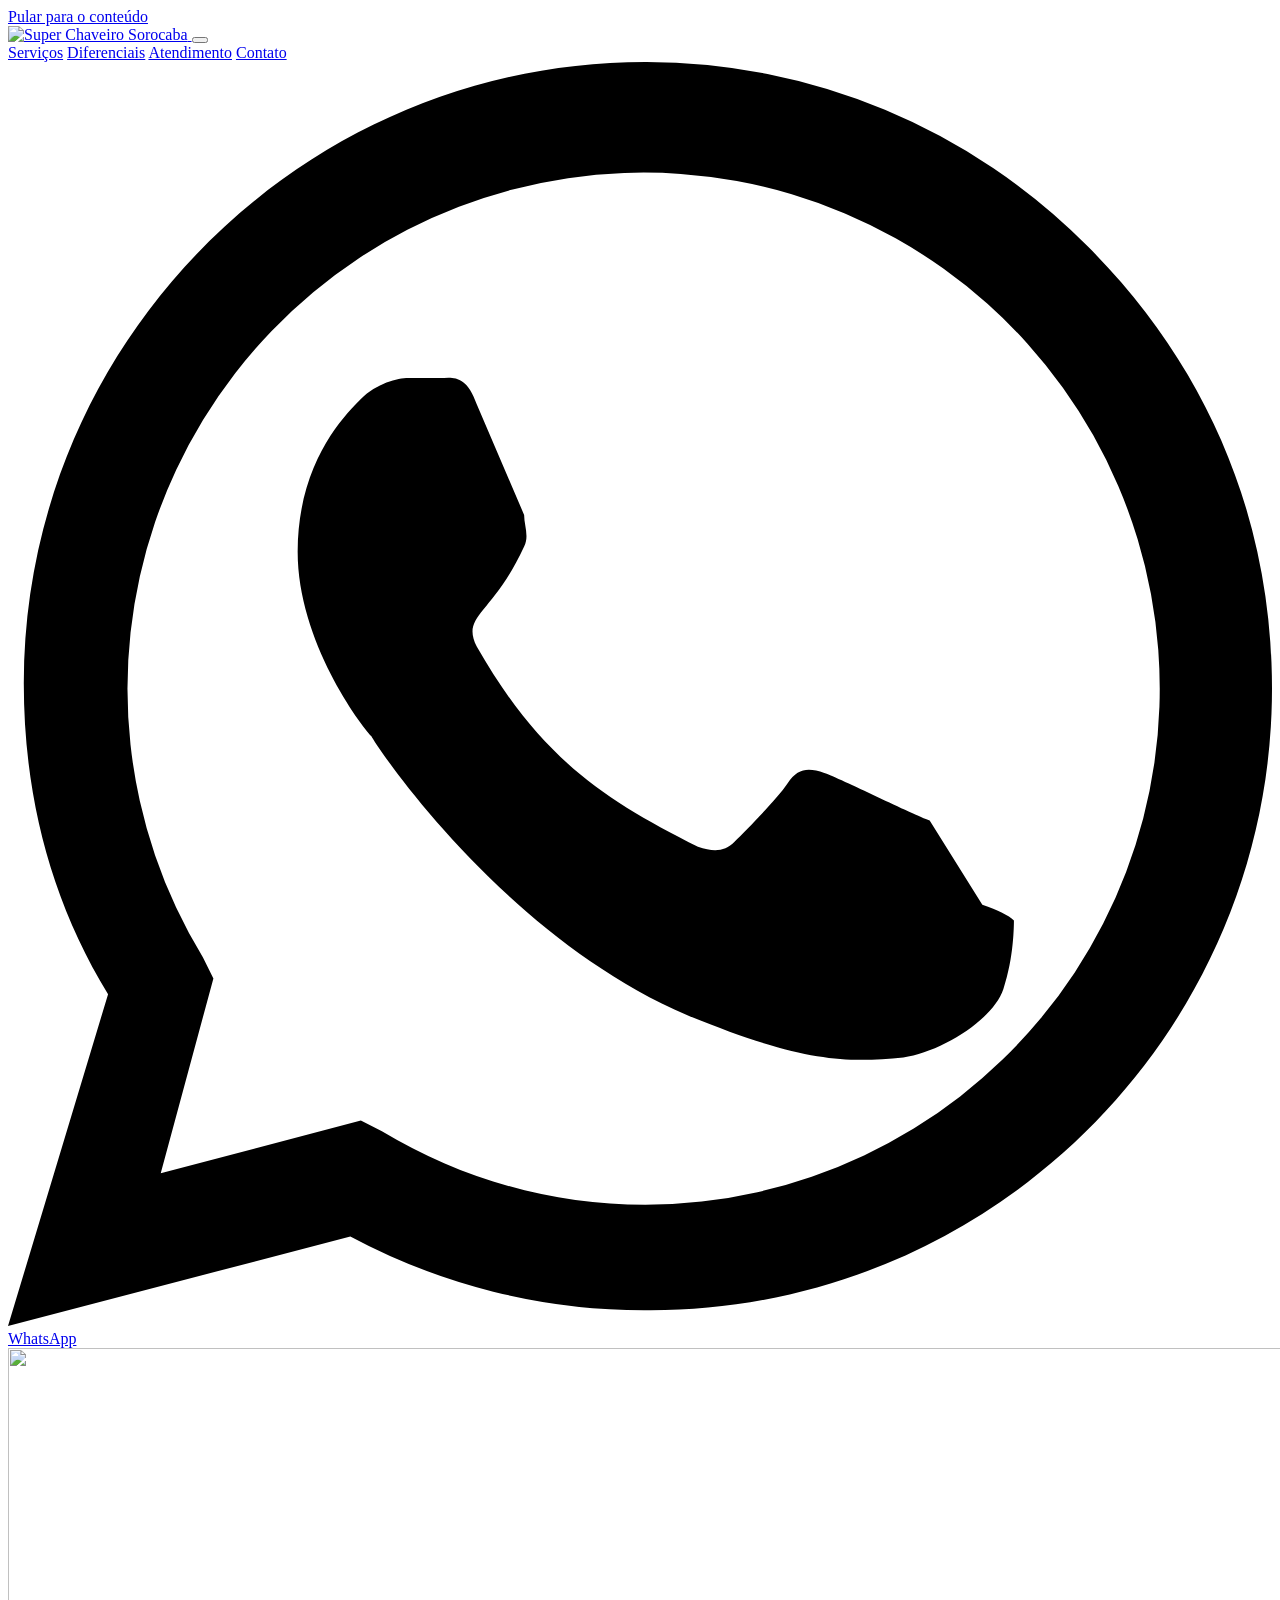
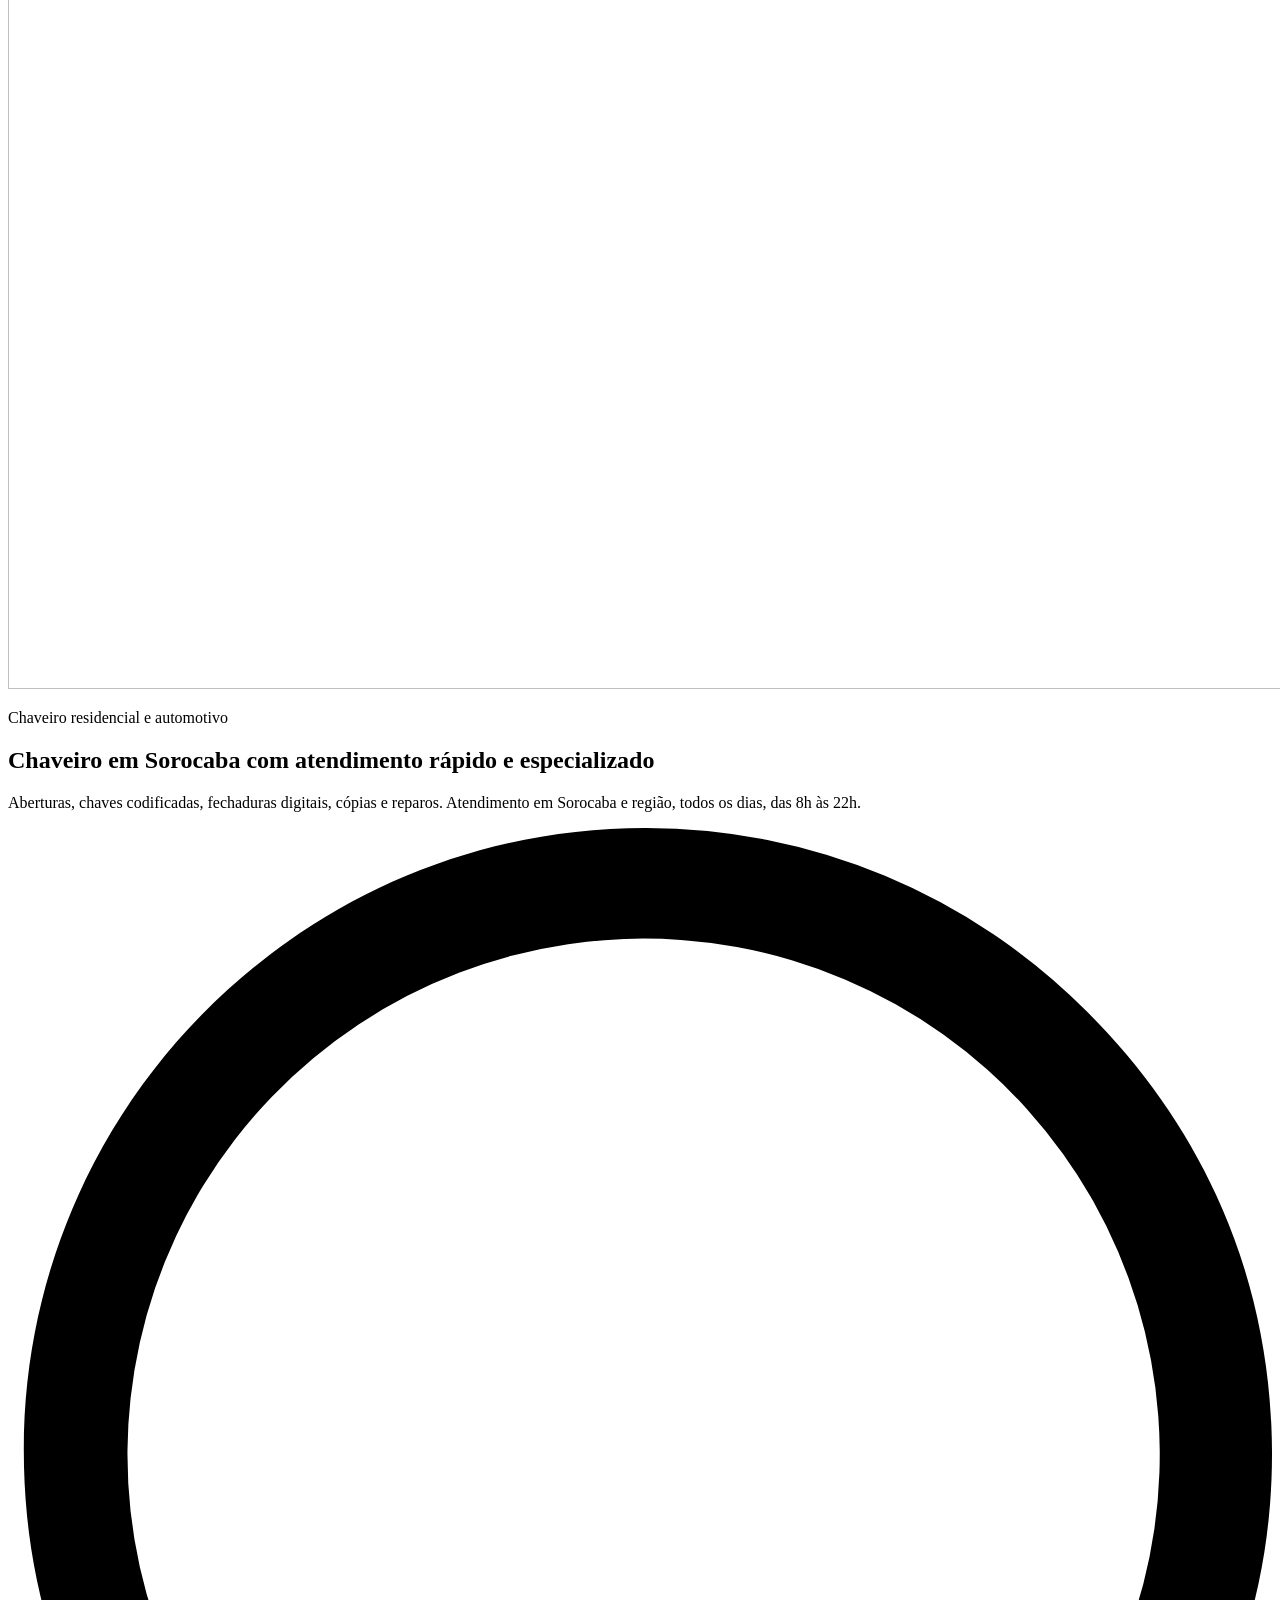
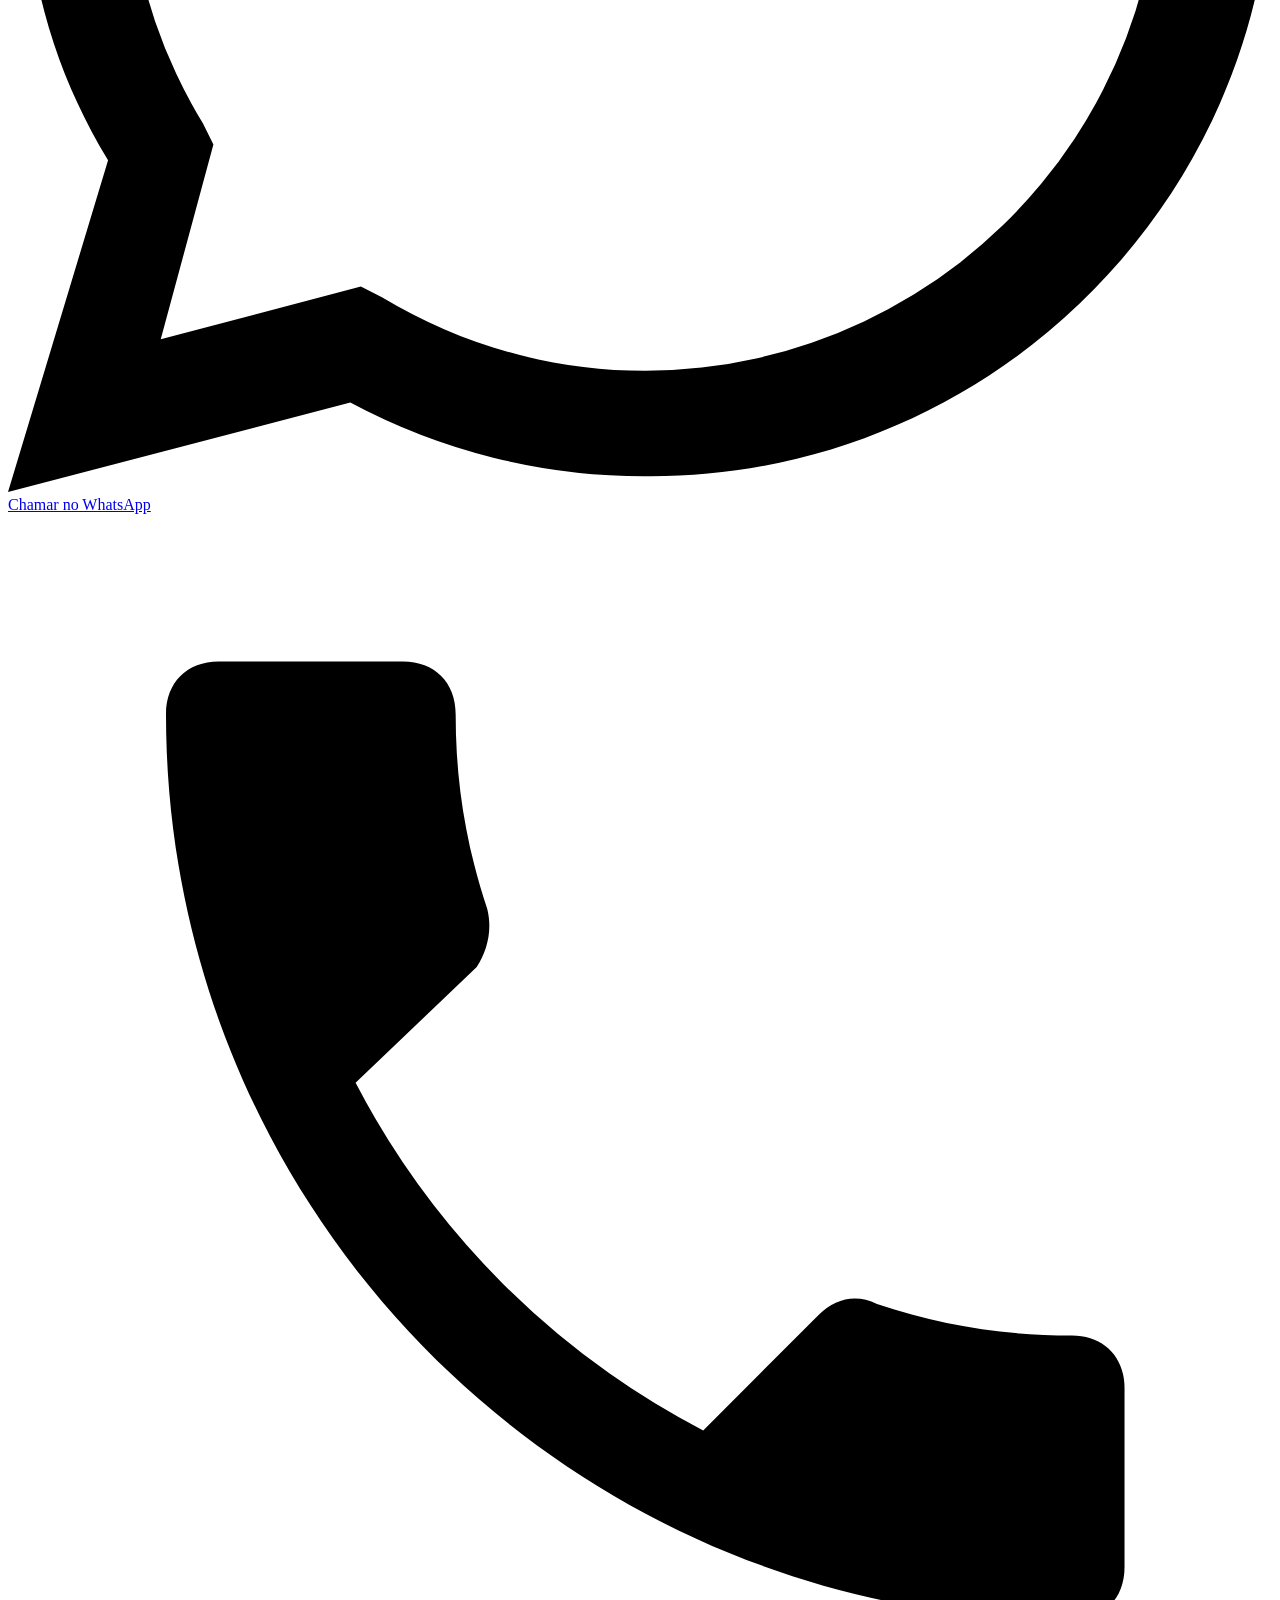
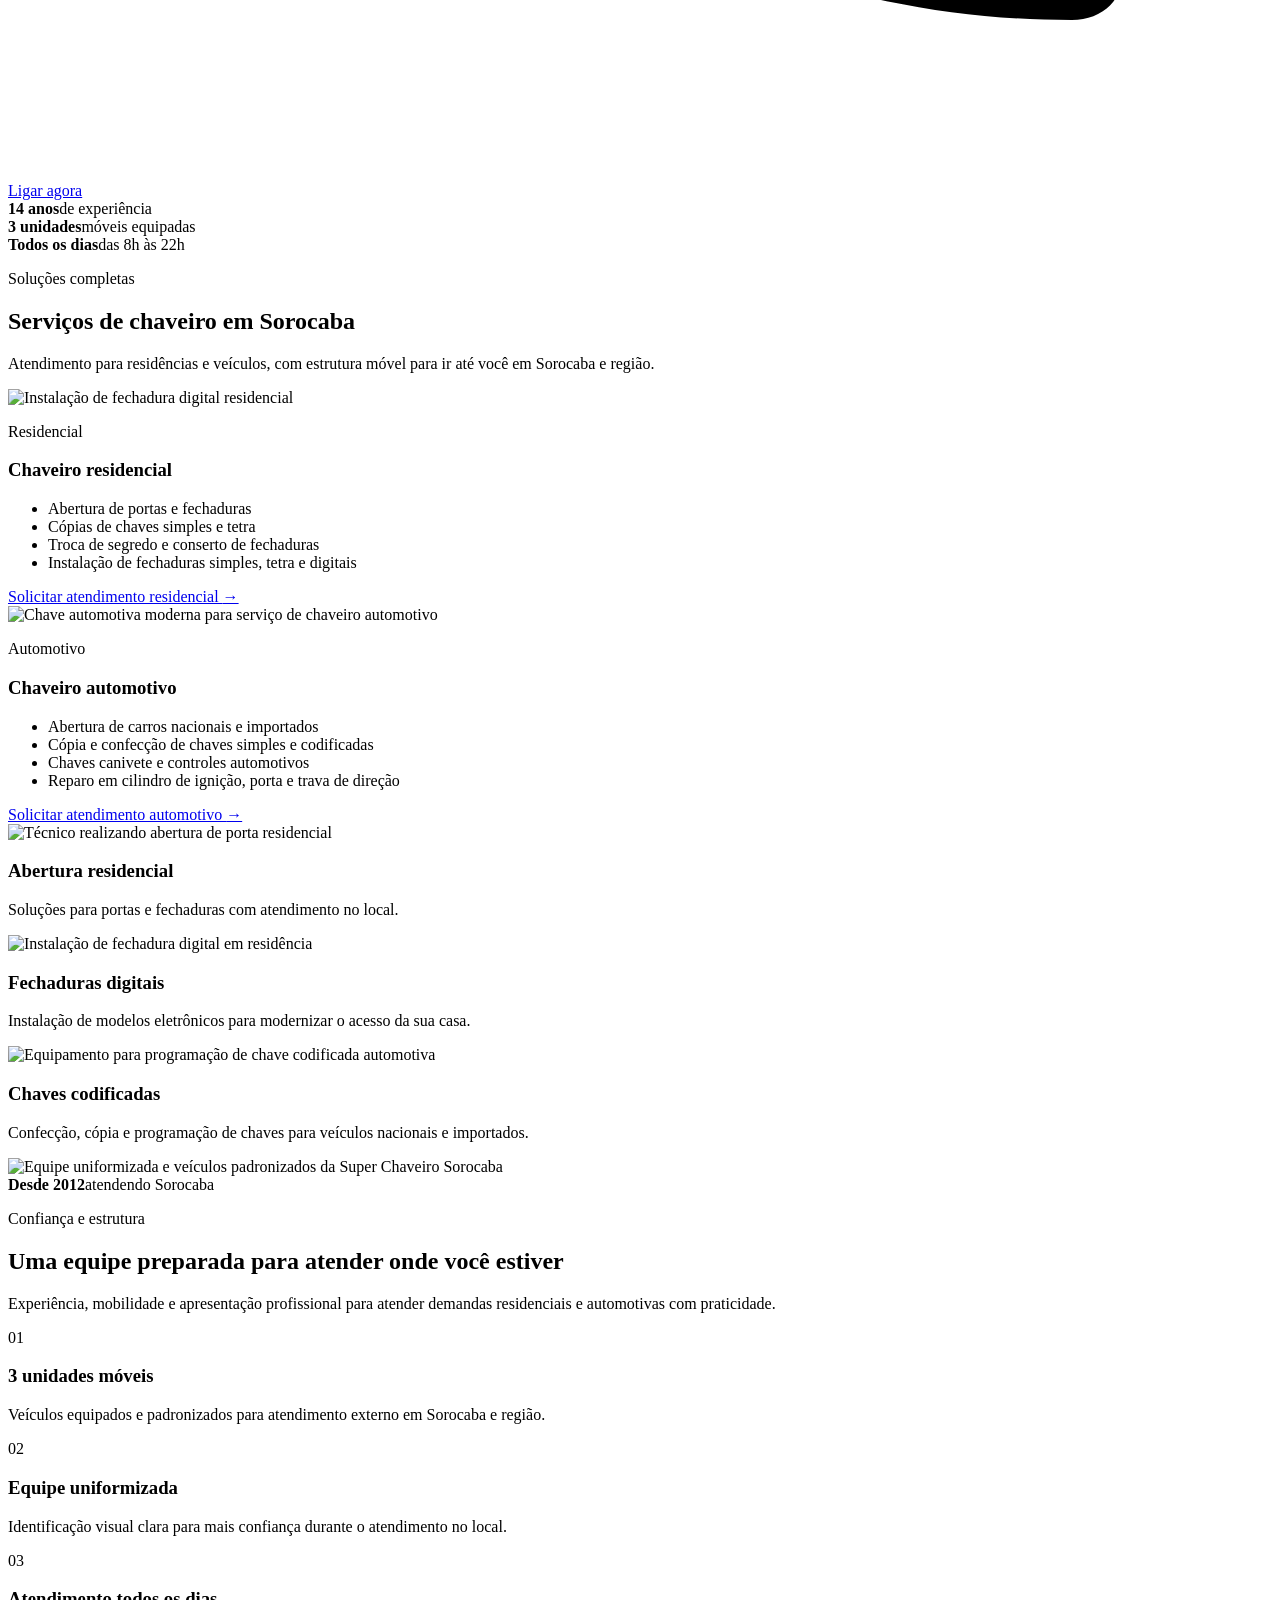
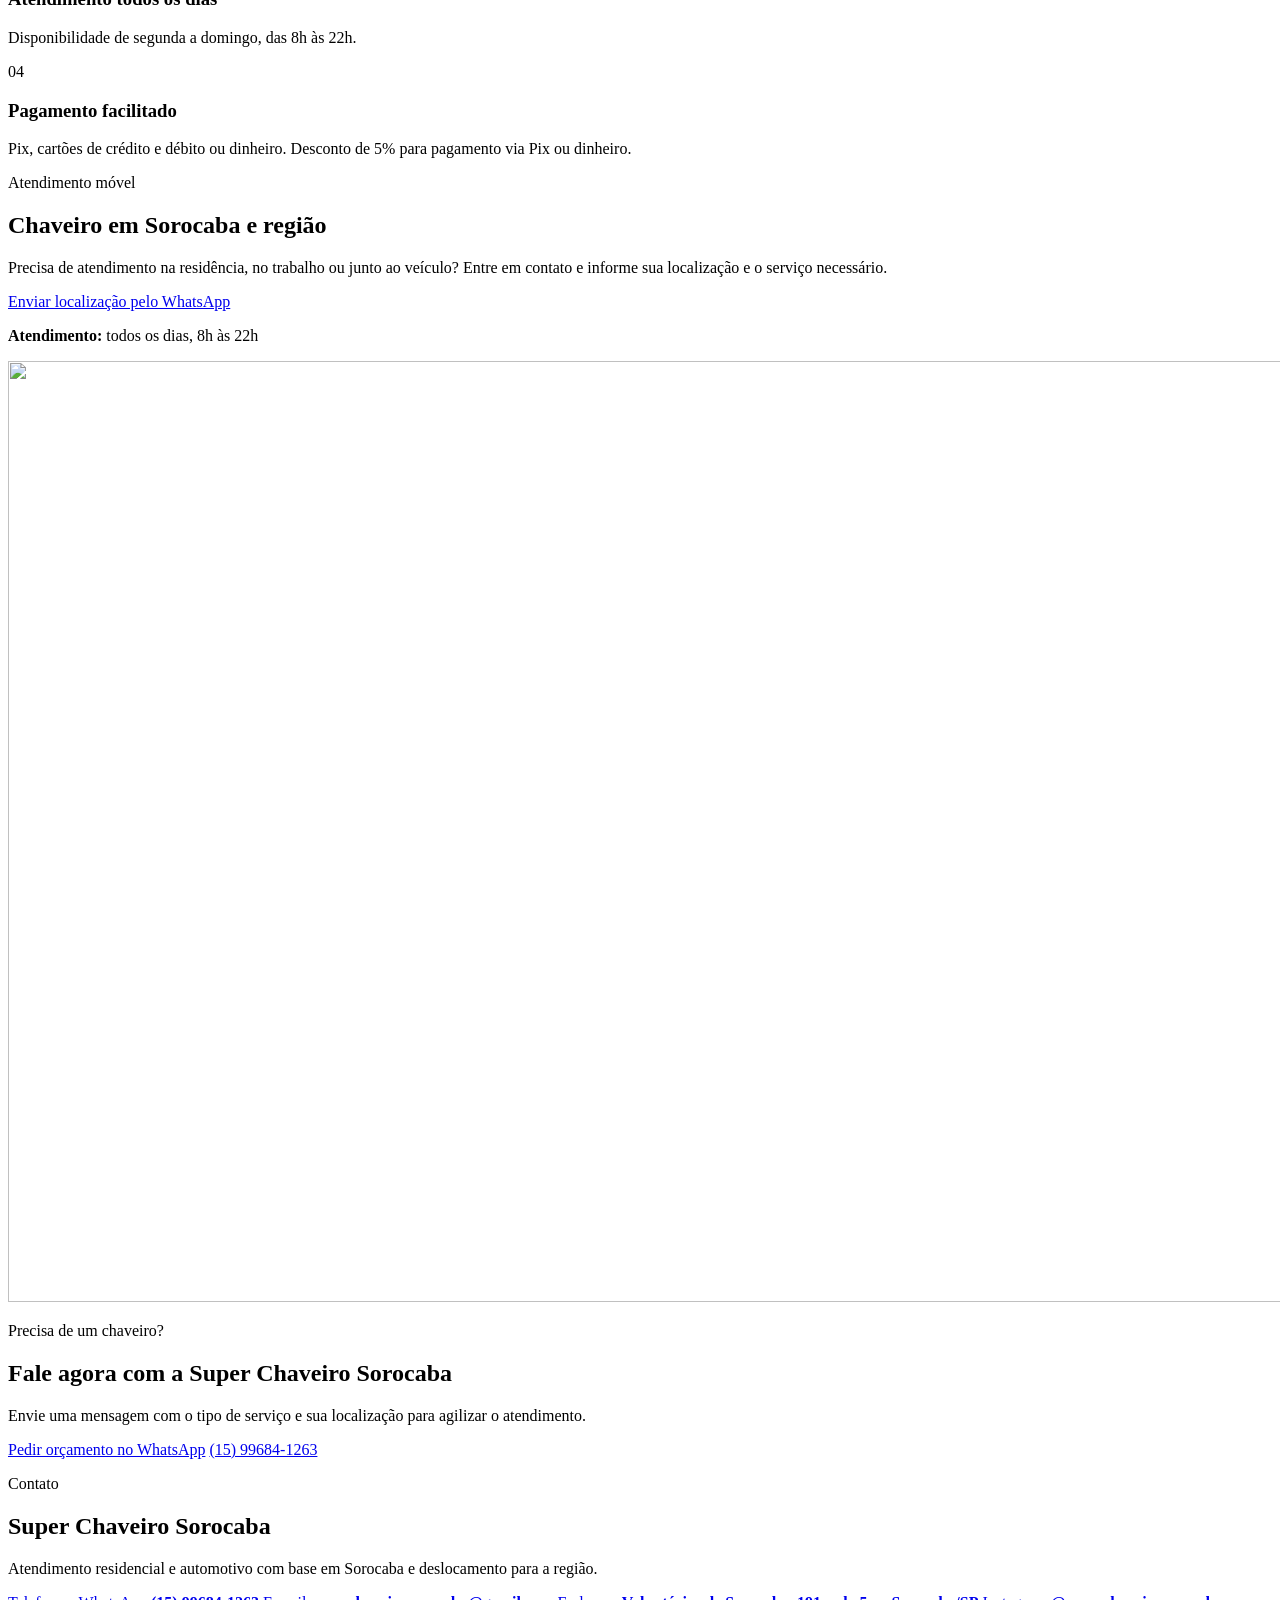
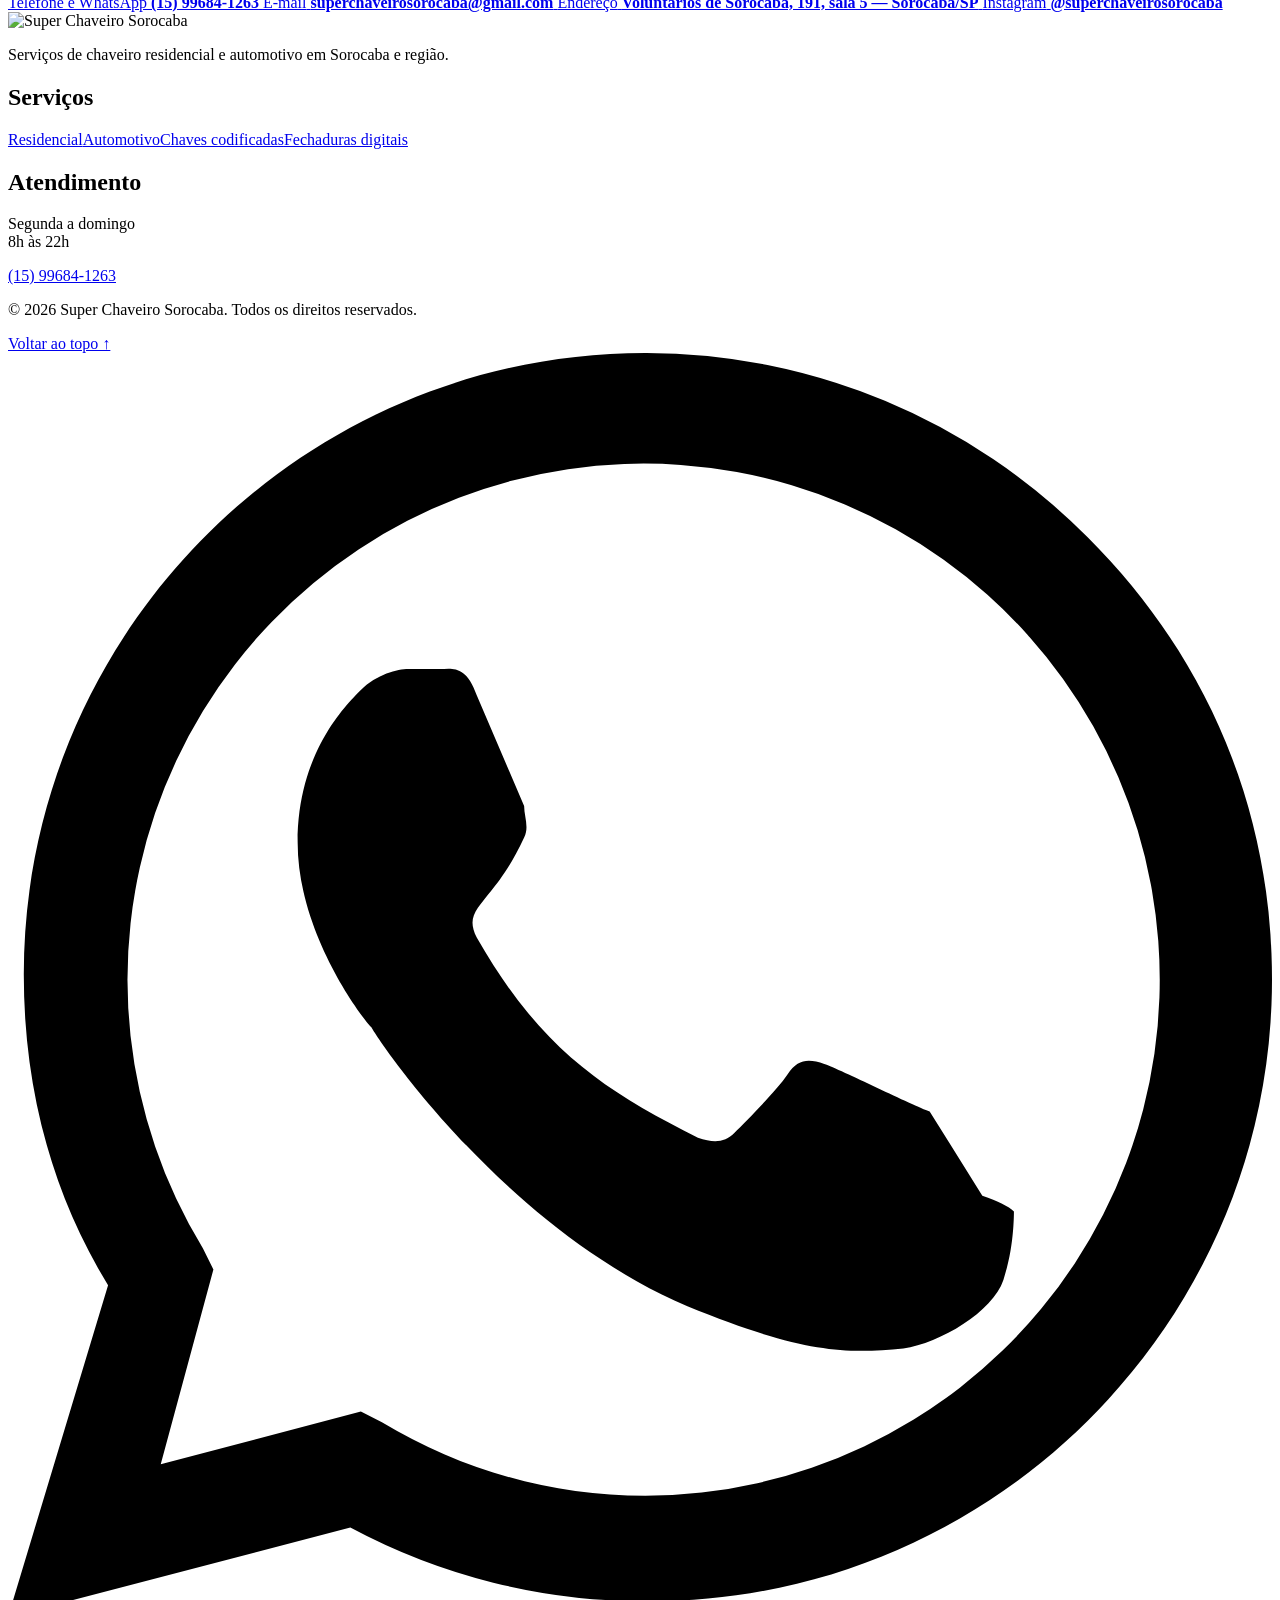
==== index.html @ 6330af11 "Update index.html" ====
<!doctype html>
<html lang="pt-BR">
<head>
  <meta charset="utf-8">
  <meta name="viewport" content="width=device-width, initial-scale=1">
  <title>Chaveiro em Sorocaba | Residencial e Automotivo | Super Chaveiro</title>
  <meta name="description" content="Chaveiro em Sorocaba para serviços residenciais e automotivos. Aberturas, chaves codificadas, fechaduras digitais e reparos. Atendimento das 8h às 22h.">
  <meta name="robots" content="index,follow,max-image-preview:large">
  <meta name="theme-color" content="#0099ff">
  <meta name="format-detection" content="telephone=no">

  <meta property="og:type" content="website">
  <meta property="og:locale" content="pt_BR">
  <meta property="og:site_name" content="Super Chaveiro Sorocaba">
  <meta property="og:title" content="Chaveiro em Sorocaba | Super Chaveiro Sorocaba">
  <meta property="og:description" content="Serviços de chaveiro residencial e automotivo em Sorocaba e região. Atendimento todos os dias, das 8h às 22h.">
  <meta property="og:image" content="assets/images/hero-smart-key.webp">
  <meta property="og:image:width" content="1672">
  <meta property="og:image:height" content="941">
  <meta property="og:image:alt" content="Programação de chave automotiva na Super Chaveiro Sorocaba">

  <link rel="icon" type="image/x-icon" href="favicon/favicon.ico">
  <link rel="icon" type="image/png" sizes="16x16" href="favicon/favicon-16x16.png">
  <link rel="icon" type="image/png" sizes="32x32" href="favicon/favicon-32x32.png">
  <link rel="icon" type="image/png" sizes="48x48" href="favicon/favicon-48x48.png">
  <link rel="apple-touch-icon" sizes="180x180" href="favicon/apple-touch-icon.png">
  <link rel="manifest" href="favicon/site.webmanifest">

  <link rel="preload" as="image" href="assets/images/hero-smart-key.webp" fetchpriority="high">
  <link rel="stylesheet" href="assets/styles.css">

  <!-- Ao definir o domínio final, adicionar canonical e og:url absolutos. -->
  <script type="application/ld+json">
  {
    "@context": "https://schema.org",
    "@type": "Locksmith",
    "name": "Super Chaveiro Sorocaba",
    "description": "Serviços de chaveiro residencial e automotivo em Sorocaba e região.",
    "image": "assets/branding/logo-super-chaveiro.webp",
    "logo": "assets/branding/logo-super-chaveiro.webp",
    "telephone": "+55 15 99684-1263",
    "email": "superchaveirosorocaba@gmail.com",
    "foundingDate": "2012",
    "currenciesAccepted": "BRL",
    "paymentAccepted": "Pix, cartão de crédito, cartão de débito e dinheiro",
    "address": {
      "@type": "PostalAddress",
      "streetAddress": "Voluntários de Sorocaba, 191, sala 5",
      "addressLocality": "Sorocaba",
      "addressRegion": "SP",
      "addressCountry": "BR"
    },
    "areaServed": {
      "@type": "City",
      "name": "Sorocaba"
    },
    "openingHoursSpecification": [
      {
        "@type": "OpeningHoursSpecification",
        "dayOfWeek": ["Monday", "Tuesday", "Wednesday", "Thursday", "Friday", "Saturday", "Sunday"],
        "opens": "08:00",
        "closes": "22:00"
      }
    ],
    "sameAs": [
      "https://www.instagram.com/superchaveirosorocaba/"
    ],
    "hasOfferCatalog": {
      "@type": "OfferCatalog",
      "name": "Serviços de chaveiro",
      "itemListElement": [
        {
          "@type": "OfferCatalog",
          "name": "Chaveiro residencial",
          "itemListElement": [
            {"@type":"Offer","itemOffered":{"@type":"Service","name":"Abertura residencial"}},
            {"@type":"Offer","itemOffered":{"@type":"Service","name":"Cópia de chaves simples e tetra"}},
            {"@type":"Offer","itemOffered":{"@type":"Service","name":"Troca de segredo e reparo de fechaduras"}},
            {"@type":"Offer","itemOffered":{"@type":"Service","name":"Instalação de fechaduras simples, tetra e digitais"}}
          ]
        },
        {
          "@type": "OfferCatalog",
          "name": "Chaveiro automotivo",
          "itemListElement": [
            {"@type":"Offer","itemOffered":{"@type":"Service","name":"Abertura de veículos nacionais e importados"}},
            {"@type":"Offer","itemOffered":{"@type":"Service","name":"Confecção e cópia de chaves simples, codificadas e canivete"}},
            {"@type":"Offer","itemOffered":{"@type":"Service","name":"Reparo de cilindro de ignição e porta"}},
            {"@type":"Offer","itemOffered":{"@type":"Service","name":"Reparo de trava de direção"}}
          ]
        }
      ]
    }
  }
  </script>
</head>
<body>
  <a class="skip-link" href="#conteudo">Pular para o conteúdo</a>

  <header class="site-header" id="topo">
    <div class="container header-inner">
      <a class="brand" href="#topo" aria-label="Super Chaveiro Sorocaba - início">
        <img src="assets/branding/logo-super-chaveiro.webp" width="720" height="240" alt="Super Chaveiro Sorocaba">
      </a>

      <button class="menu-toggle" type="button" aria-expanded="false" aria-controls="menu-principal" aria-label="Abrir menu">
        <span></span><span></span><span></span>
      </button>

      <nav class="main-nav" id="menu-principal" aria-label="Navegação principal">
        <a href="#servicos">Serviços</a>
        <a href="#diferenciais">Diferenciais</a>
        <a href="#atendimento">Atendimento</a>
        <a href="#contato">Contato</a>
      </nav>

      <a class="header-cta" href="https://wa.me/5515996841263?text=Ol%C3%A1%2C%20vim%20pelo%20site%20da%20Super%20Chaveiro%20Sorocaba%20e%20preciso%20de%20atendimento." target="_blank" rel="noopener" aria-label="Falar com a Super Chaveiro Sorocaba pelo WhatsApp">
        <svg aria-hidden="true" viewBox="0 0 24 24"><path d="M20.5 3.5A11.8 11.8 0 0 0 12.1 0C5.6 0 .3 5.3.3 11.8c0 2.1.5 4.1 1.6 5.9L0 24l6.5-1.7a11.8 11.8 0 0 0 5.6 1.4h.1C18.7 23.7 24 18.4 24 11.9c0-3.2-1.2-6.1-3.5-8.4Zm-8.4 18.2c-1.8 0-3.5-.5-5-1.4l-.4-.2-3.8 1 1-3.7-.2-.4a9.8 9.8 0 1 1 8.4 4.7Zm5.4-7.3c-.3-.1-1.7-.8-2-.9-.3-.1-.5-.1-.7.2-.2.3-.8.9-1 1.1-.2.2-.4.2-.7.1-1.8-.9-3-1.7-4.2-3.8-.3-.6.3-.6.9-1.9.1-.2 0-.4 0-.6l-.9-2.1c-.2-.6-.5-.5-.7-.5h-.6c-.2 0-.6.1-.9.4-.3.3-1.2 1.2-1.2 2.9s1.2 3.3 1.4 3.5c.1.2 2.5 3.8 6 5.3 2.2.9 3 .9 4.1.8.7-.1 1.7-.7 1.9-1.3.2-.6.2-1.2.2-1.3-.1-.1-.3-.2-.6-.3Z"/></svg>
        WhatsApp
      </a>
    </div>
  </header>

  <main id="conteudo">
    <section class="hero" aria-labelledby="hero-title">
      <div class="hero-media" aria-hidden="true">
        <img src="assets/images/hero-smart-key.webp" width="1672" height="941" alt="" fetchpriority="high" decoding="async">
      </div>
      <div class="hero-overlay"></div>
      <div class="container hero-content">
        <p class="eyebrow">Chaveiro residencial e automotivo</p>
        <h1 id="hero-title">Chaveiro em Sorocaba com atendimento rápido e especializado</h1>
        <p class="hero-lead">Aberturas, chaves codificadas, fechaduras digitais, cópias e reparos. Atendimento em Sorocaba e região, todos os dias, das 8h às 22h.</p>
        <div class="hero-actions">
          <a class="button button-primary" href="https://wa.me/5515996841263?text=Ol%C3%A1%2C%20vim%20pelo%20site%20da%20Super%20Chaveiro%20Sorocaba%20e%20preciso%20de%20atendimento." target="_blank" rel="noopener">
            <svg aria-hidden="true" viewBox="0 0 24 24"><path d="M20.5 3.5A11.8 11.8 0 0 0 12.1 0C5.6 0 .3 5.3.3 11.8c0 2.1.5 4.1 1.6 5.9L0 24l6.5-1.7a11.8 11.8 0 0 0 5.6 1.4h.1C18.7 23.7 24 18.4 24 11.9c0-3.2-1.2-6.1-3.5-8.4Zm-8.4 18.2c-1.8 0-3.5-.5-5-1.4l-.4-.2-3.8 1 1-3.7-.2-.4a9.8 9.8 0 1 1 8.4 4.7Z"/></svg>
            Chamar no WhatsApp
          </a>
          <a class="button button-secondary" href="tel:+5515996841263">
            <svg aria-hidden="true" viewBox="0 0 24 24"><path d="M6.6 10.8a15.5 15.5 0 0 0 6.6 6.6l2.2-2.2c.3-.3.7-.4 1.1-.2 1.2.4 2.4.6 3.7.6.6 0 1 .4 1 1V20c0 .6-.4 1-1 1C10.7 21 3 13.3 3 3.8c0-.6.4-1 1-1h3.5c.6 0 1 .4 1 1 0 1.3.2 2.5.6 3.7.1.4 0 .8-.2 1.1l-2.3 2.2Z"/></svg>
            Ligar agora
          </a>
        </div>
        <div class="trust-strip" aria-label="Diferenciais principais">
          <div><strong>14 anos</strong><span>de experiência</span></div>
          <div><strong>3 unidades</strong><span>móveis equipadas</span></div>
          <div><strong>Todos os dias</strong><span>das 8h às 22h</span></div>
        </div>
      </div>
    </section>

    <section class="section services" id="servicos" aria-labelledby="servicos-title">
      <div class="container">
        <div class="section-heading">
          <p class="eyebrow">Soluções completas</p>
          <h2 id="servicos-title">Serviços de chaveiro em Sorocaba</h2>
          <p>Atendimento para residências e veículos, com estrutura móvel para ir até você em Sorocaba e região.</p>
        </div>

        <div class="service-feature-grid">
          <article class="service-feature">
            <img src="assets/images/servico-residencial.webp" width="1448" height="1086" loading="lazy" decoding="async" alt="Instalação de fechadura digital residencial">
            <div class="service-feature-body">
              <p class="card-kicker">Residencial</p>
              <h3>Chaveiro residencial</h3>
              <ul class="check-list">
                <li>Abertura de portas e fechaduras</li>
                <li>Cópias de chaves simples e tetra</li>
                <li>Troca de segredo e conserto de fechaduras</li>
                <li>Instalação de fechaduras simples, tetra e digitais</li>
              </ul>
              <a class="text-link" href="https://wa.me/5515996841263?text=Ol%C3%A1%2C%20preciso%20de%20um%20servi%C3%A7o%20de%20chaveiro%20residencial." target="_blank" rel="noopener">Solicitar atendimento residencial <span aria-hidden="true">→</span></a>
            </div>
          </article>

          <article class="service-feature">
            <img src="assets/images/servico-automotivo.webp" width="1448" height="1086" loading="lazy" decoding="async" alt="Chave automotiva moderna para serviço de chaveiro automotivo">
            <div class="service-feature-body">
              <p class="card-kicker">Automotivo</p>
              <h3>Chaveiro automotivo</h3>
              <ul class="check-list">
                <li>Abertura de carros nacionais e importados</li>
                <li>Cópia e confecção de chaves simples e codificadas</li>
                <li>Chaves canivete e controles automotivos</li>
                <li>Reparo em cilindro de ignição, porta e trava de direção</li>
              </ul>
              <a class="text-link" href="https://wa.me/5515996841263?text=Ol%C3%A1%2C%20preciso%20de%20um%20servi%C3%A7o%20de%20chaveiro%20automotivo." target="_blank" rel="noopener">Solicitar atendimento automotivo <span aria-hidden="true">→</span></a>
            </div>
          </article>
        </div>

        <div class="service-cards" aria-label="Serviços em destaque">
          <article class="mini-card">
            <img src="assets/images/abertura-residencial.webp" width="1672" height="941" loading="lazy" decoding="async" alt="Técnico realizando abertura de porta residencial">
            <div><h3>Abertura residencial</h3><p>Soluções para portas e fechaduras com atendimento no local.</p></div>
          </article>
          <article class="mini-card">
            <img src="assets/images/fechadura-digital.webp" width="1672" height="941" loading="lazy" decoding="async" alt="Instalação de fechadura digital em residência">
            <div><h3>Fechaduras digitais</h3><p>Instalação de modelos eletrônicos para modernizar o acesso da sua casa.</p></div>
          </article>
          <article class="mini-card">
            <img src="assets/images/chave-codificada.webp" width="1672" height="941" loading="lazy" decoding="async" alt="Equipamento para programação de chave codificada automotiva">
            <div><h3>Chaves codificadas</h3><p>Confecção, cópia e programação de chaves para veículos nacionais e importados.</p></div>
          </article>
        </div>
      </div>
    </section>

    <section class="section why" id="diferenciais" aria-labelledby="diferenciais-title">
      <div class="container split-layout">
        <div class="split-media">
          <img src="assets/images/equipe-frota.webp" width="1672" height="941" loading="lazy" decoding="async" alt="Equipe uniformizada e veículos padronizados da Super Chaveiro Sorocaba">
          <div class="experience-badge"><strong>Desde 2012</strong><span>atendendo Sorocaba</span></div>
        </div>
        <div class="split-copy">
          <p class="eyebrow">Confiança e estrutura</p>
          <h2 id="diferenciais-title">Uma equipe preparada para atender onde você estiver</h2>
          <p>Experiência, mobilidade e apresentação profissional para atender demandas residenciais e automotivas com praticidade.</p>
          <div class="benefit-list">
            <div class="benefit"><span class="benefit-icon">01</span><div><h3>3 unidades móveis</h3><p>Veículos equipados e padronizados para atendimento externo em Sorocaba e região.</p></div></div>
            <div class="benefit"><span class="benefit-icon">02</span><div><h3>Equipe uniformizada</h3><p>Identificação visual clara para mais confiança durante o atendimento no local.</p></div></div>
            <div class="benefit"><span class="benefit-icon">03</span><div><h3>Atendimento todos os dias</h3><p>Disponibilidade de segunda a domingo, das 8h às 22h.</p></div></div>
            <div class="benefit"><span class="benefit-icon">04</span><div><h3>Pagamento facilitado</h3><p>Pix, cartões de crédito e débito ou dinheiro. Desconto de 5% para pagamento via Pix ou dinheiro.</p></div></div>
          </div>
        </div>
      </div>
    </section>

    <section class="section coverage" id="atendimento" aria-labelledby="atendimento-title">
      <div class="container">
        <div class="coverage-box">
          <div>
            <p class="eyebrow">Atendimento móvel</p>
            <h2 id="atendimento-title">Chaveiro em Sorocaba e região</h2>
            <p>Precisa de atendimento na residência, no trabalho ou junto ao veículo? Entre em contato e informe sua localização e o serviço necessário.</p>
          </div>
          <div class="coverage-actions">
            <a class="button button-primary" href="https://wa.me/5515996841263?text=Ol%C3%A1%2C%20preciso%20de%20atendimento%20em%20Sorocaba.%20Minha%20localiza%C3%A7%C3%A3o%20%C3%A9%3A%20" target="_blank" rel="noopener">Enviar localização pelo WhatsApp</a>
            <p><strong>Atendimento:</strong> todos os dias, 8h às 22h</p>
          </div>
        </div>
      </div>
    </section>

    <section class="cta-section" aria-label="Solicite atendimento">
      <img class="cta-bg" src="assets/images/cta.webp" width="1672" height="941" loading="lazy" decoding="async" alt="">
      <div class="cta-overlay"></div>
      <div class="container cta-content">
        <p class="eyebrow">Precisa de um chaveiro?</p>
        <h2>Fale agora com a Super Chaveiro Sorocaba</h2>
        <p>Envie uma mensagem com o tipo de serviço e sua localização para agilizar o atendimento.</p>
        <div class="hero-actions">
          <a class="button button-primary" href="https://wa.me/5515996841263?text=Ol%C3%A1%2C%20vim%20pelo%20site%20e%20gostaria%20de%20solicitar%20um%20or%C3%A7amento." target="_blank" rel="noopener">Pedir orçamento no WhatsApp</a>
          <a class="button button-secondary" href="tel:+5515996841263">(15) 99684-1263</a>
        </div>
      </div>
    </section>

    <section class="section contact" id="contato" aria-labelledby="contato-title">
      <div class="container contact-grid">
        <div>
          <p class="eyebrow">Contato</p>
          <h2 id="contato-title">Super Chaveiro Sorocaba</h2>
          <p class="contact-intro">Atendimento residencial e automotivo com base em Sorocaba e deslocamento para a região.</p>
        </div>
        <div class="contact-cards">
          <a class="contact-card" href="tel:+5515996841263">
            <span>Telefone e WhatsApp</span>
            <strong>(15) 99684-1263</strong>
          </a>
          <a class="contact-card" href="mailto:superchaveirosorocaba@gmail.com">
            <span>E-mail</span>
            <strong>superchaveirosorocaba@gmail.com</strong>
          </a>
          <a class="contact-card" href="https://www.google.com/maps/search/?api=1&query=Volunt%C3%A1rios%20de%20Sorocaba%2C%20191%2C%20sala%205%2C%20Sorocaba%2C%20SP" target="_blank" rel="noopener">
            <span>Endereço</span>
            <strong>Voluntários de Sorocaba, 191, sala 5 — Sorocaba/SP</strong>
          </a>
          <a class="contact-card" href="https://www.instagram.com/superchaveirosorocaba/" target="_blank" rel="noopener">
            <span>Instagram</span>
            <strong>@superchaveirosorocaba</strong>
          </a>
        </div>
      </div>
    </section>
  </main>

  <footer class="site-footer">
    <div class="container footer-grid">
      <div class="footer-brand">
        <img src="assets/branding/logo-super-chaveiro-branco.webp" width="720" height="240" loading="lazy" decoding="async" alt="Super Chaveiro Sorocaba">
        <p>Serviços de chaveiro residencial e automotivo em Sorocaba e região.</p>
      </div>
      <div><h2>Serviços</h2><a href="#servicos">Residencial</a><a href="#servicos">Automotivo</a><a href="#servicos">Chaves codificadas</a><a href="#servicos">Fechaduras digitais</a></div>
      <div><h2>Atendimento</h2><p>Segunda a domingo<br>8h às 22h</p><a href="tel:+5515996841263">(15) 99684-1263</a></div>
    </div>
    <div class="container footer-bottom">
      <p>© <span id="ano-atual">2026</span> Super Chaveiro Sorocaba. Todos os direitos reservados.</p>
      <a href="#topo">Voltar ao topo ↑</a>
    </div>
  </footer>

  <a class="floating-whatsapp" href="https://wa.me/5515996841263?text=Ol%C3%A1%2C%20vim%20pelo%20site%20da%20Super%20Chaveiro%20Sorocaba." target="_blank" rel="noopener" aria-label="Abrir conversa no WhatsApp">
    <svg aria-hidden="true" viewBox="0 0 24 24"><path d="M20.5 3.5A11.8 11.8 0 0 0 12.1 0C5.6 0 .3 5.3.3 11.8c0 2.1.5 4.1 1.6 5.9L0 24l6.5-1.7a11.8 11.8 0 0 0 5.6 1.4h.1C18.7 23.7 24 18.4 24 11.9c0-3.2-1.2-6.1-3.5-8.4Zm-8.4 18.2c-1.8 0-3.5-.5-5-1.4l-.4-.2-3.8 1 1-3.7-.2-.4a9.8 9.8 0 1 1 8.4 4.7Zm5.4-7.3c-.3-.1-1.7-.8-2-.9-.3-.1-.5-.1-.7.2-.2.3-.8.9-1 1.1-.2.2-.4.2-.7.1-1.8-.9-3-1.7-4.2-3.8-.3-.6.3-.6.9-1.9.1-.2 0-.4 0-.6l-.9-2.1c-.2-.6-.5-.5-.7-.5h-.6c-.2 0-.6.1-.9.4-.3.3-1.2 1.2-1.2 2.9s1.2 3.3 1.4 3.5c.1.2 2.5 3.8 6 5.3 2.2.9 3 .9 4.1.8.7-.1 1.7-.7 1.9-1.3.2-.6.2-1.2.2-1.3-.1-.1-.3-.2-.6-.3Z"/></svg>
  </a>

  <script src="assets/script.js" defer></script>
</body>
</html>
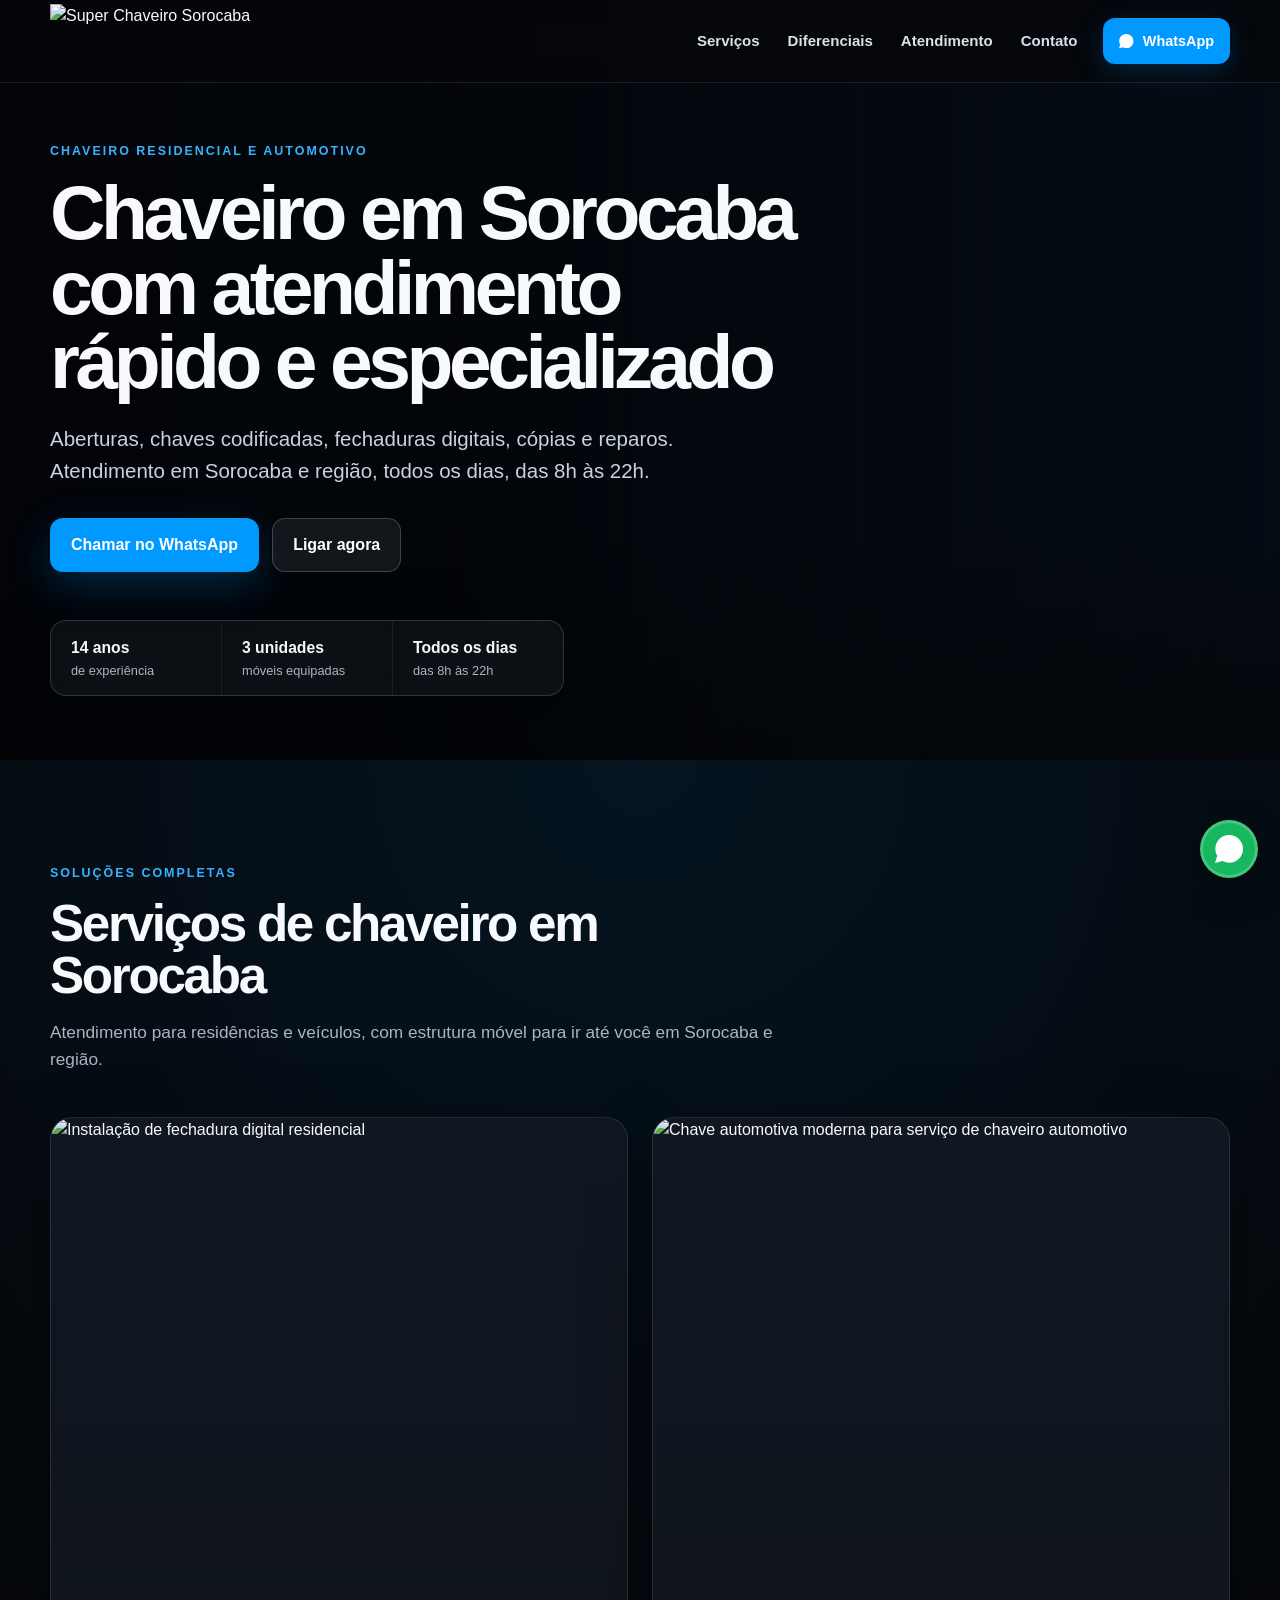
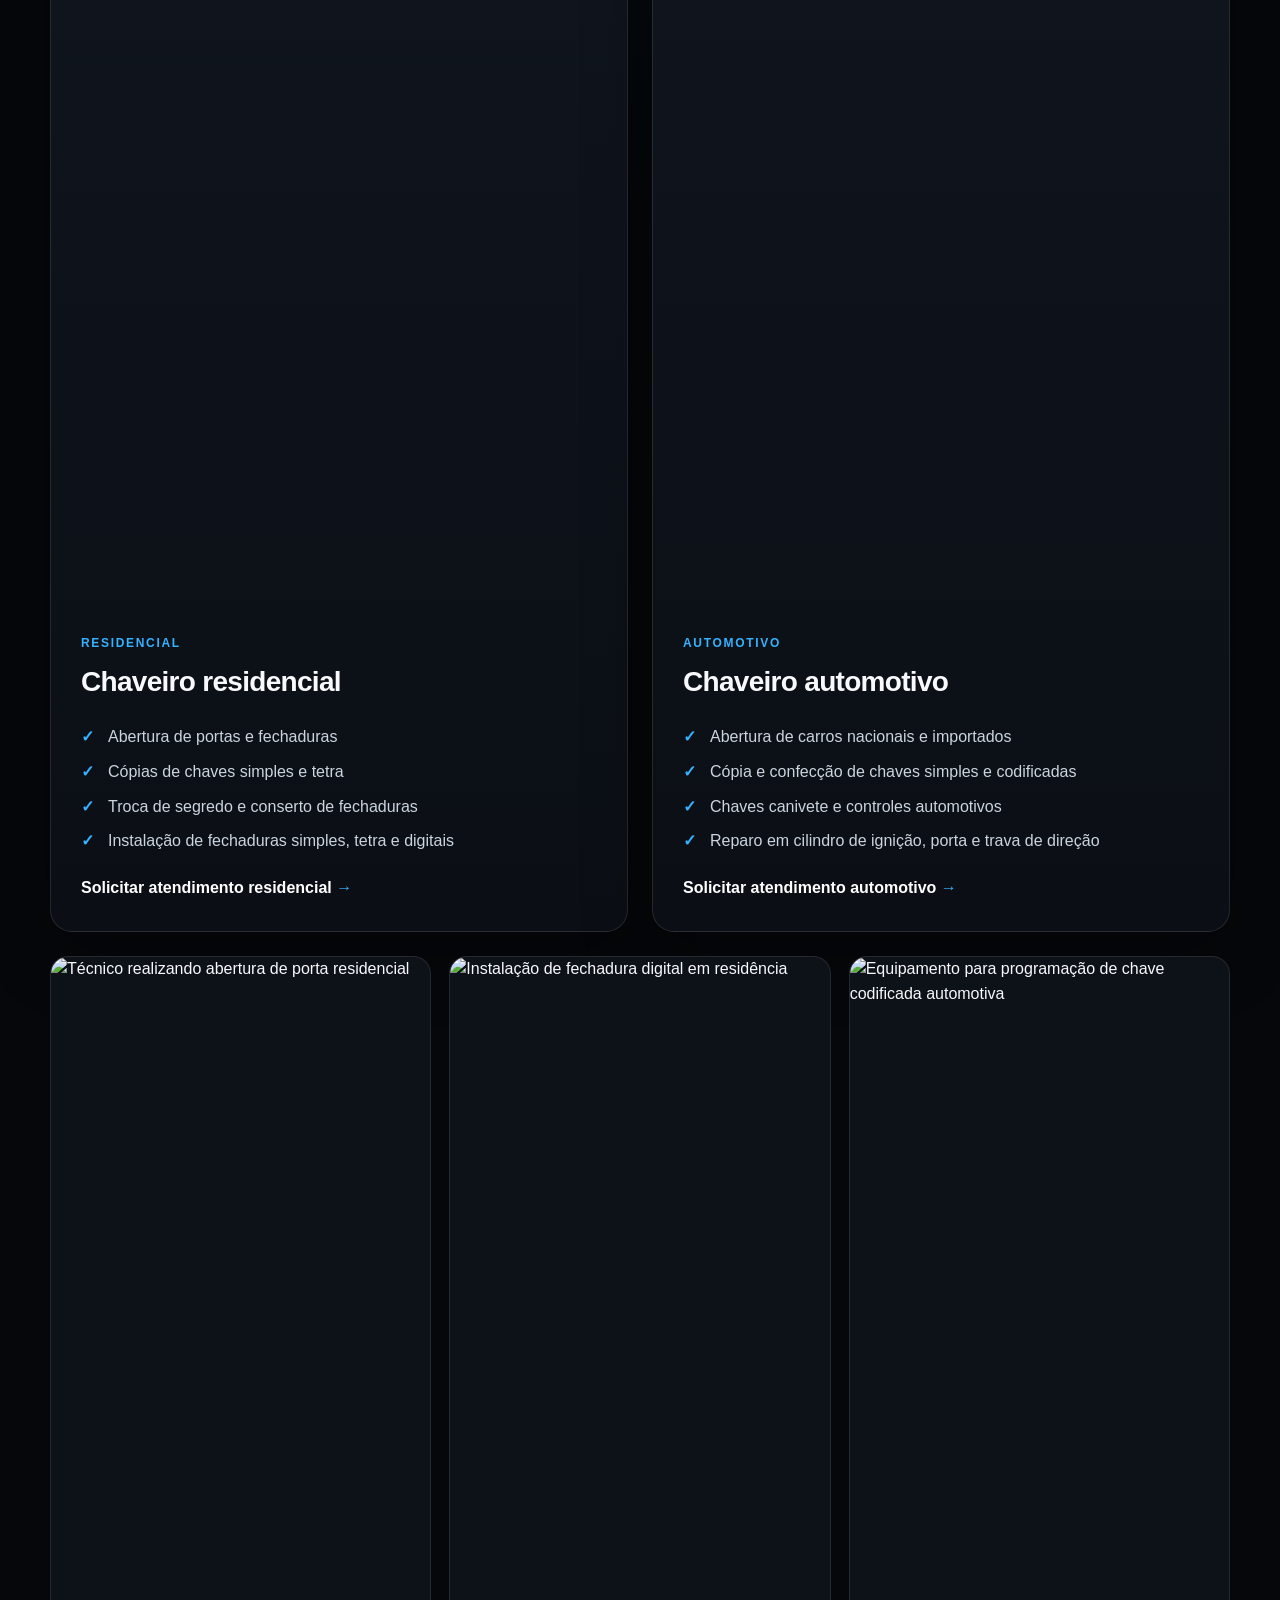
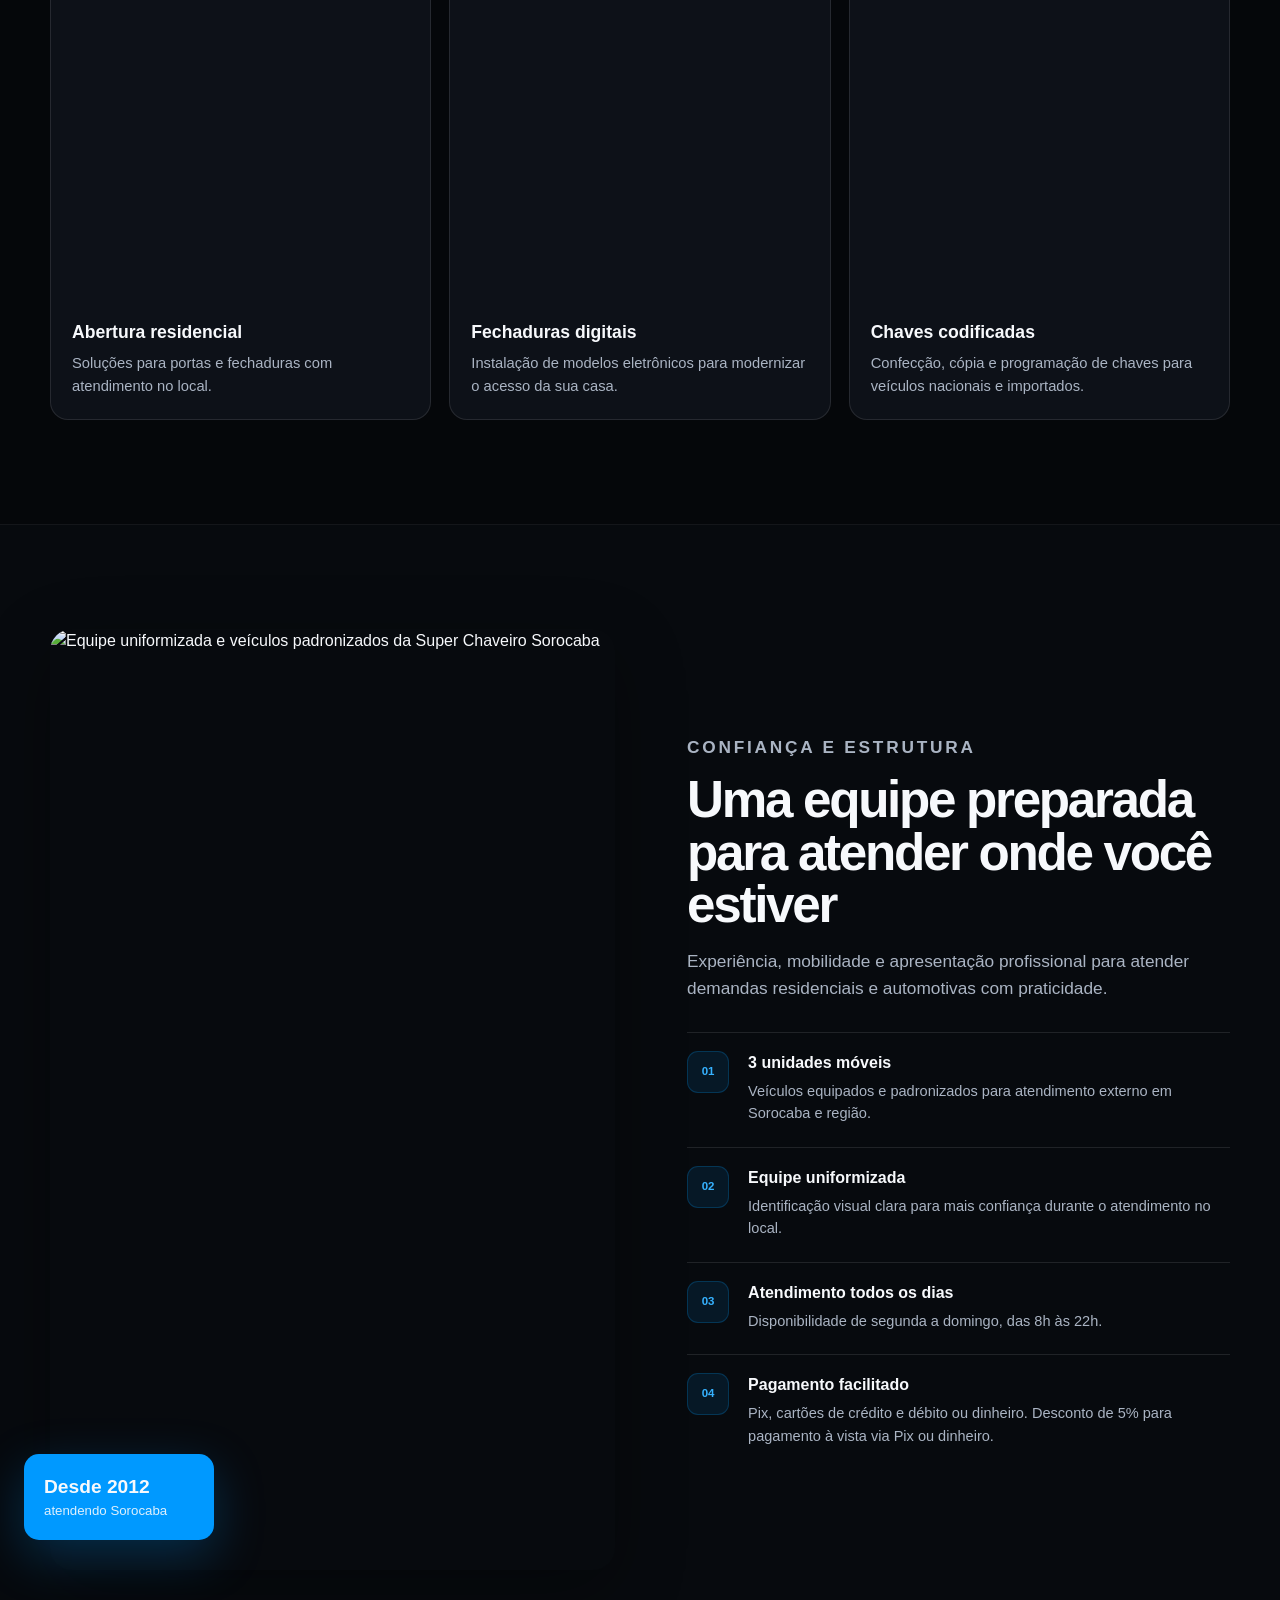
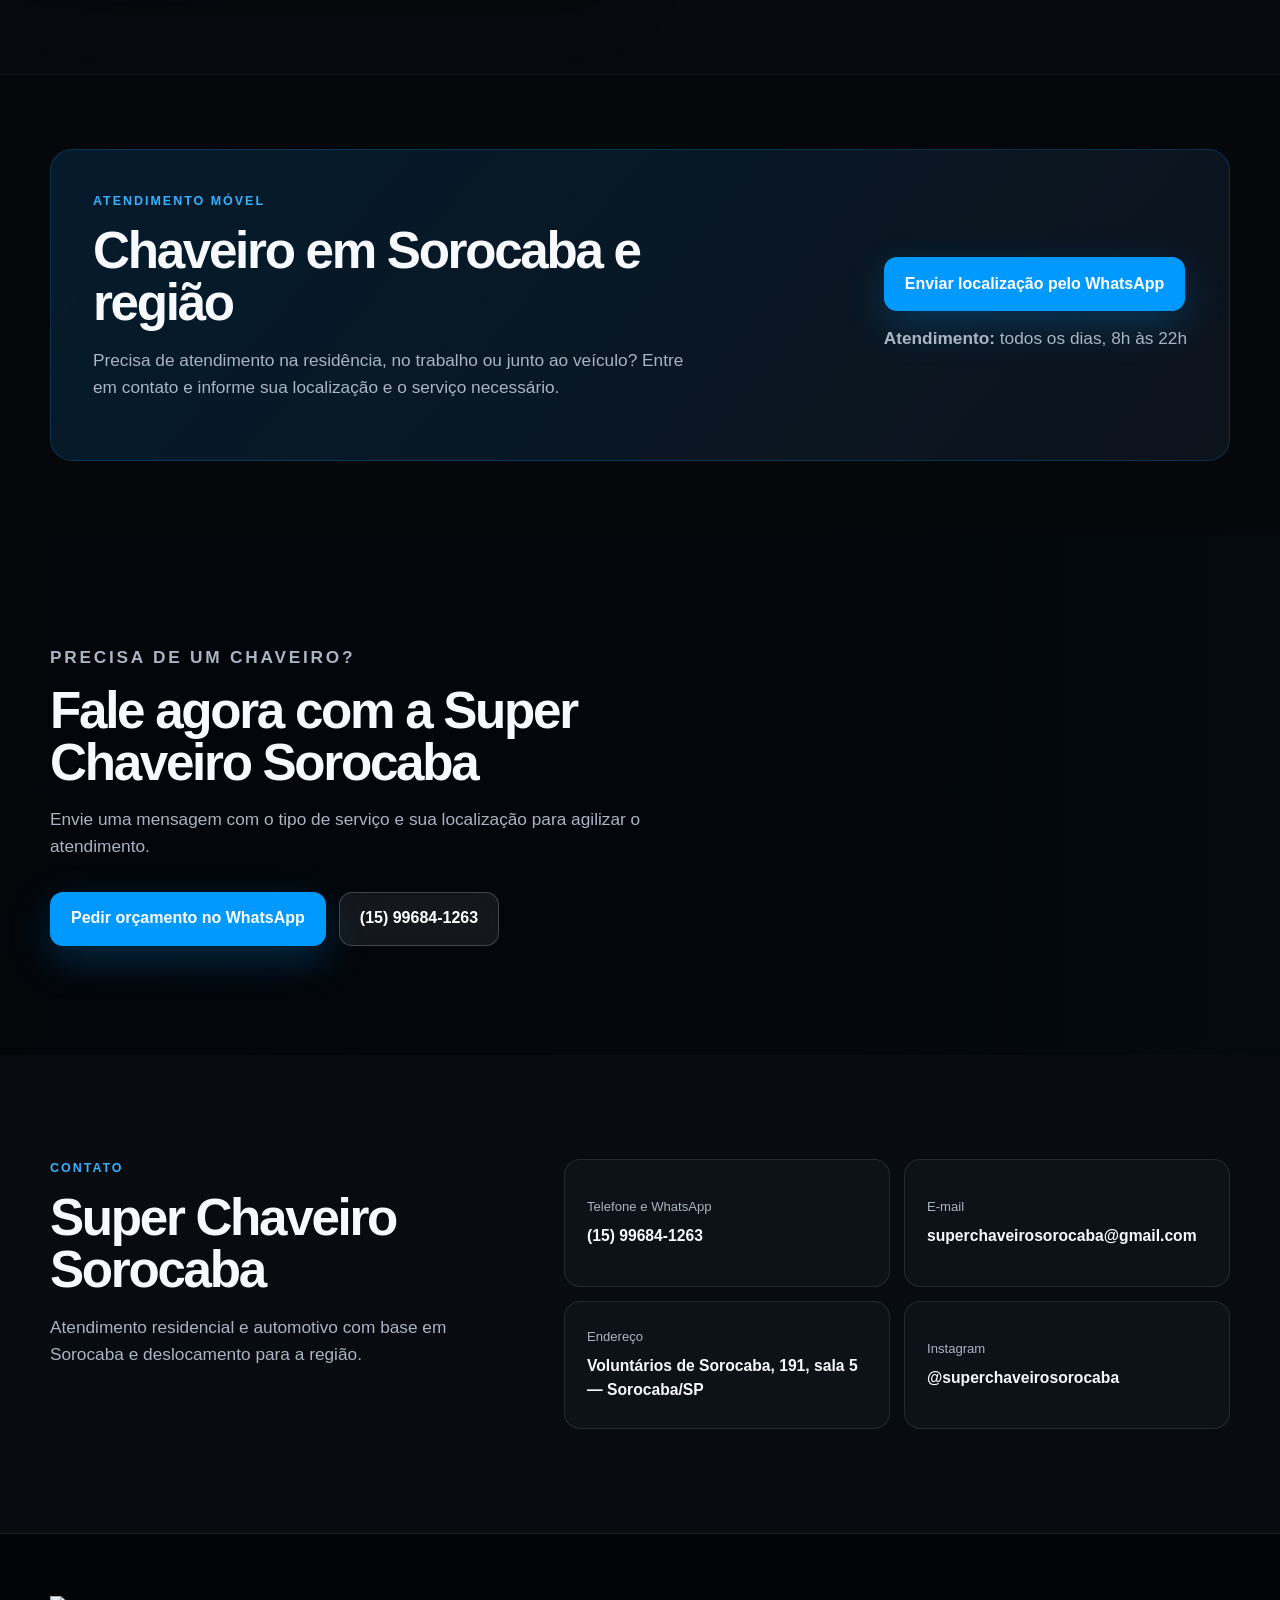
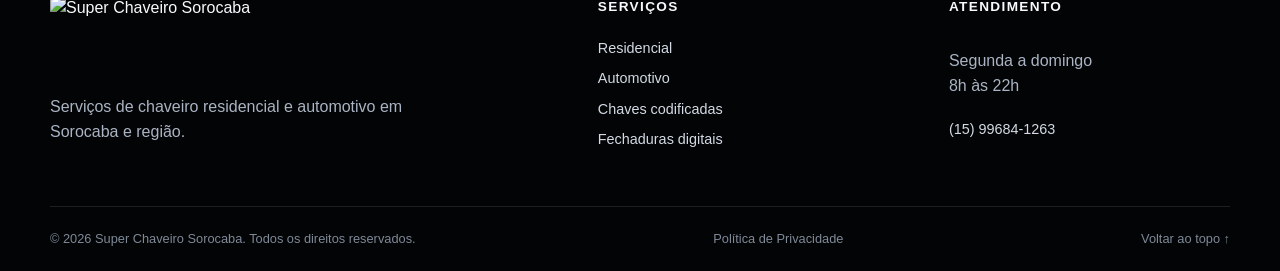
==== commit 960a20cb: "Integra vídeos ambientes ao site" ====
--- a/index.html
+++ b/index.html
@@ -27,9 +27,9 @@
   <link rel="manifest" href="favicon/site.webmanifest">
 
   <link rel="preload" as="image" href="assets/images/hero-smart-key.webp" fetchpriority="high">
+  <link rel="preload" as="video" href="assets/videos/chave-programacao.mp4" type="video/mp4">
   <link rel="stylesheet" href="assets/styles.css">
 
-  <!-- Ao definir o domínio final, adicionar canonical e og:url absolutos. -->
   <script type="application/ld+json">
   {
     "@context": "https://schema.org",
@@ -50,45 +50,30 @@
       "addressRegion": "SP",
       "addressCountry": "BR"
     },
-    "areaServed": {
-      "@type": "City",
-      "name": "Sorocaba"
-    },
-    "openingHoursSpecification": [
-      {
-        "@type": "OpeningHoursSpecification",
-        "dayOfWeek": ["Monday", "Tuesday", "Wednesday", "Thursday", "Friday", "Saturday", "Sunday"],
-        "opens": "08:00",
-        "closes": "22:00"
-      }
-    ],
-    "sameAs": [
-      "https://www.instagram.com/superchaveirosorocaba/"
-    ],
+    "areaServed": {"@type": "City", "name": "Sorocaba"},
+    "openingHoursSpecification": [{
+      "@type": "OpeningHoursSpecification",
+      "dayOfWeek": ["Monday", "Tuesday", "Wednesday", "Thursday", "Friday", "Saturday", "Sunday"],
+      "opens": "08:00",
+      "closes": "22:00"
+    }],
+    "sameAs": ["https://www.instagram.com/superchaveirosorocaba/"],
     "hasOfferCatalog": {
       "@type": "OfferCatalog",
       "name": "Serviços de chaveiro",
       "itemListElement": [
-        {
-          "@type": "OfferCatalog",
-          "name": "Chaveiro residencial",
-          "itemListElement": [
-            {"@type":"Offer","itemOffered":{"@type":"Service","name":"Abertura residencial"}},
-            {"@type":"Offer","itemOffered":{"@type":"Service","name":"Cópia de chaves simples e tetra"}},
-            {"@type":"Offer","itemOffered":{"@type":"Service","name":"Troca de segredo e reparo de fechaduras"}},
-            {"@type":"Offer","itemOffered":{"@type":"Service","name":"Instalação de fechaduras simples, tetra e digitais"}}
-          ]
-        },
-        {
-          "@type": "OfferCatalog",
-          "name": "Chaveiro automotivo",
-          "itemListElement": [
-            {"@type":"Offer","itemOffered":{"@type":"Service","name":"Abertura de veículos nacionais e importados"}},
-            {"@type":"Offer","itemOffered":{"@type":"Service","name":"Confecção e cópia de chaves simples, codificadas e canivete"}},
-            {"@type":"Offer","itemOffered":{"@type":"Service","name":"Reparo de cilindro de ignição e porta"}},
-            {"@type":"Offer","itemOffered":{"@type":"Service","name":"Reparo de trava de direção"}}
-          ]
-        }
+        {"@type": "OfferCatalog", "name": "Chaveiro residencial", "itemListElement": [
+          {"@type":"Offer","itemOffered":{"@type":"Service","name":"Abertura residencial"}},
+          {"@type":"Offer","itemOffered":{"@type":"Service","name":"Cópia de chaves simples e tetra"}},
+          {"@type":"Offer","itemOffered":{"@type":"Service","name":"Troca de segredo e reparo de fechaduras"}},
+          {"@type":"Offer","itemOffered":{"@type":"Service","name":"Instalação de fechaduras simples, tetra e digitais"}}
+        ]},
+        {"@type": "OfferCatalog", "name": "Chaveiro automotivo", "itemListElement": [
+          {"@type":"Offer","itemOffered":{"@type":"Service","name":"Abertura de veículos nacionais e importados"}},
+          {"@type":"Offer","itemOffered":{"@type":"Service","name":"Confecção e cópia de chaves simples, codificadas e canivete"}},
+          {"@type":"Offer","itemOffered":{"@type":"Service","name":"Reparo de cilindro de ignição e porta"}},
+          {"@type":"Offer","itemOffered":{"@type":"Service","name":"Reparo de trava de direção"}}
+        ]}
       ]
     }
   }
@@ -102,21 +87,12 @@
       <a class="brand" href="#topo" aria-label="Super Chaveiro Sorocaba - início">
         <img src="assets/branding/logo-super-chaveiro.webp" width="720" height="240" alt="Super Chaveiro Sorocaba">
       </a>
-
-      <button class="menu-toggle" type="button" aria-expanded="false" aria-controls="menu-principal" aria-label="Abrir menu">
-        <span></span><span></span><span></span>
-      </button>
-
+      <button class="menu-toggle" type="button" aria-expanded="false" aria-controls="menu-principal" aria-label="Abrir menu"><span></span><span></span><span></span></button>
       <nav class="main-nav" id="menu-principal" aria-label="Navegação principal">
-        <a href="#servicos">Serviços</a>
-        <a href="#diferenciais">Diferenciais</a>
-        <a href="#atendimento">Atendimento</a>
-        <a href="#contato">Contato</a>
+        <a href="#servicos">Serviços</a><a href="#diferenciais">Diferenciais</a><a href="#atendimento">Atendimento</a><a href="#contato">Contato</a>
       </nav>
-
       <a class="header-cta" href="https://wa.me/5515996841263?text=Ol%C3%A1%2C%20vim%20pelo%20site%20da%20Super%20Chaveiro%20Sorocaba%20e%20preciso%20de%20atendimento." target="_blank" rel="noopener" aria-label="Falar com a Super Chaveiro Sorocaba pelo WhatsApp">
-        <svg aria-hidden="true" viewBox="0 0 24 24"><path d="M20.5 3.5A11.8 11.8 0 0 0 12.1 0C5.6 0 .3 5.3.3 11.8c0 2.1.5 4.1 1.6 5.9L0 24l6.5-1.7a11.8 11.8 0 0 0 5.6 1.4h.1C18.7 23.7 24 18.4 24 11.9c0-3.2-1.2-6.1-3.5-8.4Zm-8.4 18.2c-1.8 0-3.5-.5-5-1.4l-.4-.2-3.8 1 1-3.7-.2-.4a9.8 9.8 0 1 1 8.4 4.7Zm5.4-7.3c-.3-.1-1.7-.8-2-.9-.3-.1-.5-.1-.7.2-.2.3-.8.9-1 1.1-.2.2-.4.2-.7.1-1.8-.9-3-1.7-4.2-3.8-.3-.6.3-.6.9-1.9.1-.2 0-.4 0-.6l-.9-2.1c-.2-.6-.5-.5-.7-.5h-.6c-.2 0-.6.1-.9.4-.3.3-1.2 1.2-1.2 2.9s1.2 3.3 1.4 3.5c.1.2 2.5 3.8 6 5.3 2.2.9 3 .9 4.1.8.7-.1 1.7-.7 1.9-1.3.2-.6.2-1.2.2-1.3-.1-.1-.3-.2-.6-.3Z"/></svg>
-        WhatsApp
+        <svg aria-hidden="true" viewBox="0 0 24 24"><path d="M20.5 3.5A11.8 11.8 0 0 0 12.1 0C5.6 0 .3 5.3.3 11.8c0 2.1.5 4.1 1.6 5.9L0 24l6.5-1.7a11.8 11.8 0 0 0 5.6 1.4h.1C18.7 23.7 24 18.4 24 11.9c0-3.2-1.2-6.1-3.5-8.4Z"/></svg> WhatsApp
       </a>
     </div>
   </header>
@@ -124,7 +100,9 @@
   <main id="conteudo">
     <section class="hero" aria-labelledby="hero-title">
       <div class="hero-media" aria-hidden="true">
-        <img src="assets/images/hero-smart-key.webp" width="1672" height="941" alt="" fetchpriority="high" decoding="async">
+        <video class="ambient-video hero-video" autoplay muted loop playsinline preload="auto" poster="assets/images/hero-smart-key.webp" data-autoplay-video data-priority-video>
+          <source src="assets/videos/chave-programacao.mp4" type="video/mp4">
+        </video>
       </div>
       <div class="hero-overlay"></div>
       <div class="container hero-content">
@@ -132,177 +110,53 @@
         <h1 id="hero-title">Chaveiro em Sorocaba com atendimento rápido e especializado</h1>
         <p class="hero-lead">Aberturas, chaves codificadas, fechaduras digitais, cópias e reparos. Atendimento em Sorocaba e região, todos os dias, das 8h às 22h.</p>
         <div class="hero-actions">
-          <a class="button button-primary" href="https://wa.me/5515996841263?text=Ol%C3%A1%2C%20vim%20pelo%20site%20da%20Super%20Chaveiro%20Sorocaba%20e%20preciso%20de%20atendimento." target="_blank" rel="noopener">
-            <svg aria-hidden="true" viewBox="0 0 24 24"><path d="M20.5 3.5A11.8 11.8 0 0 0 12.1 0C5.6 0 .3 5.3.3 11.8c0 2.1.5 4.1 1.6 5.9L0 24l6.5-1.7a11.8 11.8 0 0 0 5.6 1.4h.1C18.7 23.7 24 18.4 24 11.9c0-3.2-1.2-6.1-3.5-8.4Zm-8.4 18.2c-1.8 0-3.5-.5-5-1.4l-.4-.2-3.8 1 1-3.7-.2-.4a9.8 9.8 0 1 1 8.4 4.7Z"/></svg>
-            Chamar no WhatsApp
-          </a>
-          <a class="button button-secondary" href="tel:+5515996841263">
-            <svg aria-hidden="true" viewBox="0 0 24 24"><path d="M6.6 10.8a15.5 15.5 0 0 0 6.6 6.6l2.2-2.2c.3-.3.7-.4 1.1-.2 1.2.4 2.4.6 3.7.6.6 0 1 .4 1 1V20c0 .6-.4 1-1 1C10.7 21 3 13.3 3 3.8c0-.6.4-1 1-1h3.5c.6 0 1 .4 1 1 0 1.3.2 2.5.6 3.7.1.4 0 .8-.2 1.1l-2.3 2.2Z"/></svg>
-            Ligar agora
-          </a>
+          <a class="button button-primary" href="https://wa.me/5515996841263?text=Ol%C3%A1%2C%20vim%20pelo%20site%20da%20Super%20Chaveiro%20Sorocaba%20e%20preciso%20de%20atendimento." target="_blank" rel="noopener">Chamar no WhatsApp</a>
+          <a class="button button-secondary" href="tel:+5515996841263">Ligar agora</a>
         </div>
-        <div class="trust-strip" aria-label="Diferenciais principais">
-          <div><strong>14 anos</strong><span>de experiência</span></div>
-          <div><strong>3 unidades</strong><span>móveis equipadas</span></div>
-          <div><strong>Todos os dias</strong><span>das 8h às 22h</span></div>
-        </div>
+        <div class="trust-strip" aria-label="Diferenciais principais"><div><strong>14 anos</strong><span>de experiência</span></div><div><strong>3 unidades</strong><span>móveis equipadas</span></div><div><strong>Todos os dias</strong><span>das 8h às 22h</span></div></div>
       </div>
     </section>
 
     <section class="section services" id="servicos" aria-labelledby="servicos-title">
       <div class="container">
-        <div class="section-heading">
-          <p class="eyebrow">Soluções completas</p>
-          <h2 id="servicos-title">Serviços de chaveiro em Sorocaba</h2>
-          <p>Atendimento para residências e veículos, com estrutura móvel para ir até você em Sorocaba e região.</p>
+        <div class="section-heading"><p class="eyebrow">Soluções completas</p><h2 id="servicos-title">Serviços de chaveiro em Sorocaba</h2><p>Atendimento para residências e veículos, com estrutura móvel para ir até você em Sorocaba e região.</p></div>
+        <div class="service-feature-grid">
+          <article class="service-feature"><img src="assets/images/servico-residencial.webp" width="1448" height="1086" loading="lazy" decoding="async" alt="Instalação de fechadura digital residencial"><div class="service-feature-body"><p class="card-kicker">Residencial</p><h3>Chaveiro residencial</h3><ul class="check-list"><li>Abertura de portas e fechaduras</li><li>Cópias de chaves simples e tetra</li><li>Troca de segredo e conserto de fechaduras</li><li>Instalação de fechaduras simples, tetra e digitais</li></ul><a class="text-link" href="https://wa.me/5515996841263?text=Ol%C3%A1%2C%20preciso%20de%20um%20servi%C3%A7o%20de%20chaveiro%20residencial." target="_blank" rel="noopener">Solicitar atendimento residencial <span aria-hidden="true">→</span></a></div></article>
+          <article class="service-feature"><img src="assets/images/servico-automotivo.webp" width="1448" height="1086" loading="lazy" decoding="async" alt="Chave automotiva moderna para serviço de chaveiro automotivo"><div class="service-feature-body"><p class="card-kicker">Automotivo</p><h3>Chaveiro automotivo</h3><ul class="check-list"><li>Abertura de carros nacionais e importados</li><li>Cópia e confecção de chaves simples e codificadas</li><li>Chaves canivete e controles automotivos</li><li>Reparo em cilindro de ignição, porta e trava de direção</li></ul><a class="text-link" href="https://wa.me/5515996841263?text=Ol%C3%A1%2C%20preciso%20de%20um%20servi%C3%A7o%20de%20chaveiro%20automotivo." target="_blank" rel="noopener">Solicitar atendimento automotivo <span aria-hidden="true">→</span></a></div></article>
         </div>
-
-        <div class="service-feature-grid">
-          <article class="service-feature">
-            <img src="assets/images/servico-residencial.webp" width="1448" height="1086" loading="lazy" decoding="async" alt="Instalação de fechadura digital residencial">
-            <div class="service-feature-body">
-              <p class="card-kicker">Residencial</p>
-              <h3>Chaveiro residencial</h3>
-              <ul class="check-list">
-                <li>Abertura de portas e fechaduras</li>
-                <li>Cópias de chaves simples e tetra</li>
-                <li>Troca de segredo e conserto de fechaduras</li>
-                <li>Instalação de fechaduras simples, tetra e digitais</li>
-              </ul>
-              <a class="text-link" href="https://wa.me/5515996841263?text=Ol%C3%A1%2C%20preciso%20de%20um%20servi%C3%A7o%20de%20chaveiro%20residencial." target="_blank" rel="noopener">Solicitar atendimento residencial <span aria-hidden="true">→</span></a>
-            </div>
-          </article>
-
-          <article class="service-feature">
-            <img src="assets/images/servico-automotivo.webp" width="1448" height="1086" loading="lazy" decoding="async" alt="Chave automotiva moderna para serviço de chaveiro automotivo">
-            <div class="service-feature-body">
-              <p class="card-kicker">Automotivo</p>
-              <h3>Chaveiro automotivo</h3>
-              <ul class="check-list">
-                <li>Abertura de carros nacionais e importados</li>
-                <li>Cópia e confecção de chaves simples e codificadas</li>
-                <li>Chaves canivete e controles automotivos</li>
-                <li>Reparo em cilindro de ignição, porta e trava de direção</li>
-              </ul>
-              <a class="text-link" href="https://wa.me/5515996841263?text=Ol%C3%A1%2C%20preciso%20de%20um%20servi%C3%A7o%20de%20chaveiro%20automotivo." target="_blank" rel="noopener">Solicitar atendimento automotivo <span aria-hidden="true">→</span></a>
-            </div>
-          </article>
-        </div>
-
         <div class="service-cards" aria-label="Serviços em destaque">
-          <article class="mini-card">
-            <img src="assets/images/abertura-residencial.webp" width="1672" height="941" loading="lazy" decoding="async" alt="Técnico realizando abertura de porta residencial">
-            <div><h3>Abertura residencial</h3><p>Soluções para portas e fechaduras com atendimento no local.</p></div>
-          </article>
-          <article class="mini-card">
-            <img src="assets/images/fechadura-digital.webp" width="1672" height="941" loading="lazy" decoding="async" alt="Instalação de fechadura digital em residência">
-            <div><h3>Fechaduras digitais</h3><p>Instalação de modelos eletrônicos para modernizar o acesso da sua casa.</p></div>
-          </article>
-          <article class="mini-card">
-            <img src="assets/images/chave-codificada.webp" width="1672" height="941" loading="lazy" decoding="async" alt="Equipamento para programação de chave codificada automotiva">
-            <div><h3>Chaves codificadas</h3><p>Confecção, cópia e programação de chaves para veículos nacionais e importados.</p></div>
-          </article>
+          <article class="mini-card"><img src="assets/images/abertura-residencial.webp" width="1672" height="941" loading="lazy" decoding="async" alt="Técnico realizando abertura de porta residencial"><div><h3>Abertura residencial</h3><p>Soluções para portas e fechaduras com atendimento no local.</p></div></article>
+          <article class="mini-card"><img src="assets/images/fechadura-digital.webp" width="1672" height="941" loading="lazy" decoding="async" alt="Instalação de fechadura digital em residência"><div><h3>Fechaduras digitais</h3><p>Instalação de modelos eletrônicos para modernizar o acesso da sua casa.</p></div></article>
+          <article class="mini-card"><img src="assets/images/chave-codificada.webp" width="1672" height="941" loading="lazy" decoding="async" alt="Equipamento para programação de chave codificada automotiva"><div><h3>Chaves codificadas</h3><p>Confecção, cópia e programação de chaves para veículos nacionais e importados.</p></div></article>
         </div>
       </div>
     </section>
 
     <section class="section why" id="diferenciais" aria-labelledby="diferenciais-title">
       <div class="container split-layout">
-        <div class="split-media">
-          <img src="assets/images/equipe-frota.webp" width="1672" height="941" loading="lazy" decoding="async" alt="Equipe uniformizada e veículos padronizados da Super Chaveiro Sorocaba">
-          <div class="experience-badge"><strong>Desde 2012</strong><span>atendendo Sorocaba</span></div>
-        </div>
-        <div class="split-copy">
-          <p class="eyebrow">Confiança e estrutura</p>
-          <h2 id="diferenciais-title">Uma equipe preparada para atender onde você estiver</h2>
-          <p>Experiência, mobilidade e apresentação profissional para atender demandas residenciais e automotivas com praticidade.</p>
-          <div class="benefit-list">
-            <div class="benefit"><span class="benefit-icon">01</span><div><h3>3 unidades móveis</h3><p>Veículos equipados e padronizados para atendimento externo em Sorocaba e região.</p></div></div>
-            <div class="benefit"><span class="benefit-icon">02</span><div><h3>Equipe uniformizada</h3><p>Identificação visual clara para mais confiança durante o atendimento no local.</p></div></div>
-            <div class="benefit"><span class="benefit-icon">03</span><div><h3>Atendimento todos os dias</h3><p>Disponibilidade de segunda a domingo, das 8h às 22h.</p></div></div>
-            <div class="benefit"><span class="benefit-icon">04</span><div><h3>Pagamento facilitado</h3><p>Pix, cartões de crédito e débito ou dinheiro. Desconto de 5% para pagamento via Pix ou dinheiro.</p></div></div>
-          </div>
-        </div>
+        <div class="split-media"><img src="assets/images/equipe-frota.webp" width="1672" height="941" loading="lazy" decoding="async" alt="Equipe uniformizada e veículos padronizados da Super Chaveiro Sorocaba"><div class="experience-badge"><strong>Desde 2012</strong><span>atendendo Sorocaba</span></div></div>
+        <div class="split-copy"><p class="eyebrow">Confiança e estrutura</p><h2 id="diferenciais-title">Uma equipe preparada para atender onde você estiver</h2><p>Experiência, mobilidade e apresentação profissional para atender demandas residenciais e automotivas com praticidade.</p><div class="benefit-list">
+          <div class="benefit"><span class="benefit-icon">01</span><div><h3>3 unidades móveis</h3><p>Veículos equipados e padronizados para atendimento externo em Sorocaba e região.</p></div></div>
+          <div class="benefit"><span class="benefit-icon">02</span><div><h3>Equipe uniformizada</h3><p>Identificação visual clara para mais confiança durante o atendimento no local.</p></div></div>
+          <div class="benefit"><span class="benefit-icon">03</span><div><h3>Atendimento todos os dias</h3><p>Disponibilidade de segunda a domingo, das 8h às 22h.</p></div></div>
+          <div class="benefit"><span class="benefit-icon">04</span><div><h3>Pagamento facilitado</h3><p>Pix, cartões de crédito e débito ou dinheiro. Desconto de 5% para pagamento à vista via Pix ou dinheiro.</p></div></div>
+        </div></div>
       </div>
     </section>
 
-    <section class="section coverage" id="atendimento" aria-labelledby="atendimento-title">
-      <div class="container">
-        <div class="coverage-box">
-          <div>
-            <p class="eyebrow">Atendimento móvel</p>
-            <h2 id="atendimento-title">Chaveiro em Sorocaba e região</h2>
-            <p>Precisa de atendimento na residência, no trabalho ou junto ao veículo? Entre em contato e informe sua localização e o serviço necessário.</p>
-          </div>
-          <div class="coverage-actions">
-            <a class="button button-primary" href="https://wa.me/5515996841263?text=Ol%C3%A1%2C%20preciso%20de%20atendimento%20em%20Sorocaba.%20Minha%20localiza%C3%A7%C3%A3o%20%C3%A9%3A%20" target="_blank" rel="noopener">Enviar localização pelo WhatsApp</a>
-            <p><strong>Atendimento:</strong> todos os dias, 8h às 22h</p>
-          </div>
-        </div>
-      </div>
+    <section class="section coverage" id="atendimento" aria-labelledby="atendimento-title"><div class="container"><div class="coverage-box"><div><p class="eyebrow">Atendimento móvel</p><h2 id="atendimento-title">Chaveiro em Sorocaba e região</h2><p>Precisa de atendimento na residência, no trabalho ou junto ao veículo? Entre em contato e informe sua localização e o serviço necessário.</p></div><div class="coverage-actions"><a class="button button-primary" href="https://wa.me/5515996841263?text=Ol%C3%A1%2C%20preciso%20de%20atendimento%20em%20Sorocaba.%20Minha%20localiza%C3%A7%C3%A3o%20%C3%A9%3A%20" target="_blank" rel="noopener">Enviar localização pelo WhatsApp</a><p><strong>Atendimento:</strong> todos os dias, 8h às 22h</p></div></div></div></section>
+
+    <section class="cta-section" aria-label="Solicite atendimento">
+      <video class="cta-bg ambient-video cta-video" autoplay muted loop playsinline preload="metadata" poster="assets/images/cta.webp" data-autoplay-video aria-hidden="true"><source src="assets/videos/atendimento-em-acao.mp4" type="video/mp4"></video>
+      <div class="cta-overlay"></div><div class="container cta-content"><p class="eyebrow">Precisa de um chaveiro?</p><h2>Fale agora com a Super Chaveiro Sorocaba</h2><p>Envie uma mensagem com o tipo de serviço e sua localização para agilizar o atendimento.</p><div class="hero-actions"><a class="button button-primary" href="https://wa.me/5515996841263?text=Ol%C3%A1%2C%20vim%20pelo%20site%20e%20gostaria%20de%20solicitar%20um%20or%C3%A7amento." target="_blank" rel="noopener">Pedir orçamento no WhatsApp</a><a class="button button-secondary" href="tel:+5515996841263">(15) 99684-1263</a></div></div>
     </section>
 
-    <section class="cta-section" aria-label="Solicite atendimento">
-      <img class="cta-bg" src="assets/images/cta.webp" width="1672" height="941" loading="lazy" decoding="async" alt="">
-      <div class="cta-overlay"></div>
-      <div class="container cta-content">
-        <p class="eyebrow">Precisa de um chaveiro?</p>
-        <h2>Fale agora com a Super Chaveiro Sorocaba</h2>
-        <p>Envie uma mensagem com o tipo de serviço e sua localização para agilizar o atendimento.</p>
-        <div class="hero-actions">
-          <a class="button button-primary" href="https://wa.me/5515996841263?text=Ol%C3%A1%2C%20vim%20pelo%20site%20e%20gostaria%20de%20solicitar%20um%20or%C3%A7amento." target="_blank" rel="noopener">Pedir orçamento no WhatsApp</a>
-          <a class="button button-secondary" href="tel:+5515996841263">(15) 99684-1263</a>
-        </div>
-      </div>
-    </section>
-
-    <section class="section contact" id="contato" aria-labelledby="contato-title">
-      <div class="container contact-grid">
-        <div>
-          <p class="eyebrow">Contato</p>
-          <h2 id="contato-title">Super Chaveiro Sorocaba</h2>
-          <p class="contact-intro">Atendimento residencial e automotivo com base em Sorocaba e deslocamento para a região.</p>
-        </div>
-        <div class="contact-cards">
-          <a class="contact-card" href="tel:+5515996841263">
-            <span>Telefone e WhatsApp</span>
-            <strong>(15) 99684-1263</strong>
-          </a>
-          <a class="contact-card" href="mailto:superchaveirosorocaba@gmail.com">
-            <span>E-mail</span>
-            <strong>superchaveirosorocaba@gmail.com</strong>
-          </a>
-          <a class="contact-card" href="https://www.google.com/maps/search/?api=1&query=Volunt%C3%A1rios%20de%20Sorocaba%2C%20191%2C%20sala%205%2C%20Sorocaba%2C%20SP" target="_blank" rel="noopener">
-            <span>Endereço</span>
-            <strong>Voluntários de Sorocaba, 191, sala 5 — Sorocaba/SP</strong>
-          </a>
-          <a class="contact-card" href="https://www.instagram.com/superchaveirosorocaba/" target="_blank" rel="noopener">
-            <span>Instagram</span>
-            <strong>@superchaveirosorocaba</strong>
-          </a>
-        </div>
-      </div>
-    </section>
+    <section class="section contact" id="contato" aria-labelledby="contato-title"><div class="container contact-grid"><div><p class="eyebrow">Contato</p><h2 id="contato-title">Super Chaveiro Sorocaba</h2><p class="contact-intro">Atendimento residencial e automotivo com base em Sorocaba e deslocamento para a região.</p></div><div class="contact-cards"><a class="contact-card" href="tel:+5515996841263"><span>Telefone e WhatsApp</span><strong>(15) 99684-1263</strong></a><a class="contact-card" href="mailto:superchaveirosorocaba@gmail.com"><span>E-mail</span><strong>superchaveirosorocaba@gmail.com</strong></a><a class="contact-card" href="https://www.google.com/maps/search/?api=1&query=Volunt%C3%A1rios%20de%20Sorocaba%2C%20191%2C%20sala%205%2C%20Sorocaba%2C%20SP" target="_blank" rel="noopener"><span>Endereço</span><strong>Voluntários de Sorocaba, 191, sala 5 — Sorocaba/SP</strong></a><a class="contact-card" href="https://www.instagram.com/superchaveirosorocaba/" target="_blank" rel="noopener"><span>Instagram</span><strong>@superchaveirosorocaba</strong></a></div></div></section>
   </main>
 
-  <footer class="site-footer">
-    <div class="container footer-grid">
-      <div class="footer-brand">
-        <img src="assets/branding/logo-super-chaveiro-branco.webp" width="720" height="240" loading="lazy" decoding="async" alt="Super Chaveiro Sorocaba">
-        <p>Serviços de chaveiro residencial e automotivo em Sorocaba e região.</p>
-      </div>
-      <div><h2>Serviços</h2><a href="#servicos">Residencial</a><a href="#servicos">Automotivo</a><a href="#servicos">Chaves codificadas</a><a href="#servicos">Fechaduras digitais</a></div>
-      <div><h2>Atendimento</h2><p>Segunda a domingo<br>8h às 22h</p><a href="tel:+5515996841263">(15) 99684-1263</a></div>
-    </div>
-    <div class="container footer-bottom">
-      <p>© <span id="ano-atual">2026</span> Super Chaveiro Sorocaba. Todos os direitos reservados.</p>
-      <a href="#topo">Voltar ao topo ↑</a>
-    </div>
-  </footer>
+  <footer class="site-footer"><div class="container footer-grid"><div class="footer-brand"><img src="assets/branding/logo-super-chaveiro-branco.webp" width="720" height="240" loading="lazy" decoding="async" alt="Super Chaveiro Sorocaba"><p>Serviços de chaveiro residencial e automotivo em Sorocaba e região.</p></div><div><h2>Serviços</h2><a href="#servicos">Residencial</a><a href="#servicos">Automotivo</a><a href="#servicos">Chaves codificadas</a><a href="#servicos">Fechaduras digitais</a></div><div><h2>Atendimento</h2><p>Segunda a domingo<br>8h às 22h</p><a href="tel:+5515996841263">(15) 99684-1263</a></div></div><div class="container footer-bottom"><p>© <span id="ano-atual">2026</span> Super Chaveiro Sorocaba. Todos os direitos reservados.</p><a href="#topo">Voltar ao topo ↑</a></div></footer>
 
-  <a class="floating-whatsapp" href="https://wa.me/5515996841263?text=Ol%C3%A1%2C%20vim%20pelo%20site%20da%20Super%20Chaveiro%20Sorocaba." target="_blank" rel="noopener" aria-label="Abrir conversa no WhatsApp">
-    <svg aria-hidden="true" viewBox="0 0 24 24"><path d="M20.5 3.5A11.8 11.8 0 0 0 12.1 0C5.6 0 .3 5.3.3 11.8c0 2.1.5 4.1 1.6 5.9L0 24l6.5-1.7a11.8 11.8 0 0 0 5.6 1.4h.1C18.7 23.7 24 18.4 24 11.9c0-3.2-1.2-6.1-3.5-8.4Zm-8.4 18.2c-1.8 0-3.5-.5-5-1.4l-.4-.2-3.8 1 1-3.7-.2-.4a9.8 9.8 0 1 1 8.4 4.7Zm5.4-7.3c-.3-.1-1.7-.8-2-.9-.3-.1-.5-.1-.7.2-.2.3-.8.9-1 1.1-.2.2-.4.2-.7.1-1.8-.9-3-1.7-4.2-3.8-.3-.6.3-.6.9-1.9.1-.2 0-.4 0-.6l-.9-2.1c-.2-.6-.5-.5-.7-.5h-.6c-.2 0-.6.1-.9.4-.3.3-1.2 1.2-1.2 2.9s1.2 3.3 1.4 3.5c.1.2 2.5 3.8 6 5.3 2.2.9 3 .9 4.1.8.7-.1 1.7-.7 1.9-1.3.2-.6.2-1.2.2-1.3-.1-.1-.3-.2-.6-.3Z"/></svg>
-  </a>
+  <a class="floating-whatsapp" href="https://wa.me/5515996841263?text=Ol%C3%A1%2C%20vim%20pelo%20site%20da%20Super%20Chaveiro%20Sorocaba." target="_blank" rel="noopener" aria-label="Abrir conversa no WhatsApp"><svg aria-hidden="true" viewBox="0 0 24 24"><path d="M20.5 3.5A11.8 11.8 0 0 0 12.1 0C5.6 0 .3 5.3.3 11.8c0 2.1.5 4.1 1.6 5.9L0 24l6.5-1.7a11.8 11.8 0 0 0 5.6 1.4h.1C18.7 23.7 24 18.4 24 11.9c0-3.2-1.2-6.1-3.5-8.4Z"/></svg></a>
 
   <script src="assets/script.js" defer></script>
 </body>
--- a/assets/styles.css
+++ b/assets/styles.css
@@ -0,0 +1,170 @@
+:root {
+  --blue: #0099ff;
+  --blue-bright: #36b2ff;
+  --blue-deep: #0068b8;
+  --black: #05070a;
+  --ink: #0a0d12;
+  --surface: #0d1118;
+  --surface-2: #111823;
+  --line: rgba(255,255,255,.10);
+  --text: #f7f9fc;
+  --muted: #aab4c3;
+  --shadow: 0 20px 70px rgba(0,0,0,.32);
+  --radius: 22px;
+  --container: 1180px;
+}
+* { box-sizing: border-box; }
+html { scroll-behavior: smooth; scroll-padding-top: 92px; }
+body { margin: 0; color: var(--text); background: var(--black); font-family: Inter, ui-sans-serif, -apple-system, BlinkMacSystemFont, "Segoe UI", Roboto, Helvetica, Arial, sans-serif; line-height: 1.55; -webkit-font-smoothing: antialiased; }
+img, video { display: block; max-width: 100%; }
+a { color: inherit; text-decoration: none; }
+button, a { -webkit-tap-highlight-color: transparent; }
+svg { width: 1em; height: 1em; fill: currentColor; }
+.skip-link { position: fixed; left: 12px; top: -80px; z-index: 999; padding: 10px 14px; background: white; color: #000; border-radius: 8px; }
+.skip-link:focus { top: 12px; }
+.container { width: min(var(--container), calc(100% - 40px)); margin-inline: auto; }
+.section { padding: 104px 0; }
+.eyebrow { margin: 0 0 14px; color: var(--blue-bright); font-size: .78rem; font-weight: 800; letter-spacing: .16em; text-transform: uppercase; }
+.section-heading { max-width: 760px; margin-bottom: 44px; }
+.section-heading h2, .split-copy h2, .coverage-box h2, .contact h2, .cta-content h2 { margin: 0; font-size: clamp(2rem, 4vw, 3.5rem); line-height: 1.02; letter-spacing: -.045em; }
+.section-heading > p:last-child, .split-copy > p, .coverage-box > div > p:last-child, .contact-intro, .cta-content > p { color: var(--muted); font-size: 1.08rem; }
+.site-header { position: fixed; inset: 0 0 auto; z-index: 50; background: rgba(5,7,10,.82); backdrop-filter: blur(16px); border-bottom: 1px solid var(--line); }
+.header-inner { height: 82px; display: flex; align-items: center; gap: 26px; }
+.brand { flex: 0 0 auto; }
+.brand img { width: 225px; height: auto; }
+.main-nav { margin-left: auto; display: flex; align-items: center; gap: 28px; }
+.main-nav a { color: #d9e0ea; font-size: .94rem; font-weight: 650; }
+.main-nav a:hover, .main-nav a:focus-visible { color: #fff; }
+.header-cta { display: inline-flex; align-items: center; gap: 9px; padding: 12px 16px; border-radius: 12px; background: var(--blue); color: white; font-size: .9rem; font-weight: 800; box-shadow: 0 8px 28px rgba(0,153,255,.20); }
+.header-cta:hover { background: var(--blue-bright); }
+.menu-toggle { display: none; margin-left: auto; width: 44px; height: 44px; padding: 10px; background: transparent; border: 1px solid var(--line); border-radius: 11px; }
+.menu-toggle span { display: block; height: 2px; margin: 5px 0; background: #fff; border-radius: 2px; }
+.hero { position: relative; min-height: 760px; display: flex; align-items: center; overflow: hidden; padding: 142px 0 64px; }
+.hero-media, .hero-overlay { position: absolute; inset: 0; }
+.hero-media .ambient-video { width: 100%; height: 100%; object-fit: cover; object-position: 62% center; transform: scale(1.015); }
+.hero-overlay { background: linear-gradient(90deg, rgba(2,4,8,.98) 0%, rgba(2,4,8,.94) 32%, rgba(2,4,8,.58) 58%, rgba(2,4,8,.18) 100%), linear-gradient(0deg, rgba(5,7,10,.85) 0%, transparent 30%); }
+.ambient-video { background: #091019; }
+.hero-video { filter: saturate(1.02) contrast(1.03); }
+.hero-content { position: relative; z-index: 2; }
+.hero h1 { max-width: 780px; margin: 0; font-size: clamp(2.7rem, 6vw, 5.3rem); line-height: .97; letter-spacing: -.058em; text-wrap: balance; }
+.hero-lead { max-width: 660px; margin: 24px 0 0; color: #c9d2df; font-size: clamp(1.05rem, 2vw, 1.28rem); }
+.hero-actions { display: flex; flex-wrap: wrap; gap: 13px; margin-top: 32px; }
+.button { min-height: 54px; display: inline-flex; align-items: center; justify-content: center; gap: 10px; padding: 0 20px; border: 1px solid transparent; border-radius: 13px; font-weight: 800; transition: transform .18s ease, background .18s ease, border-color .18s ease; }
+.button:hover { transform: translateY(-2px); }
+.button-primary { color: white; background: var(--blue); box-shadow: 0 14px 40px rgba(0,153,255,.24); }
+.button-primary:hover { background: var(--blue-bright); }
+.button-secondary { color: #fff; background: rgba(255,255,255,.07); border-color: rgba(255,255,255,.20); backdrop-filter: blur(8px); }
+.button-secondary:hover { background: rgba(255,255,255,.12); }
+.trust-strip { display: flex; flex-wrap: wrap; gap: 1px; width: max-content; max-width: 100%; margin-top: 48px; overflow: hidden; border: 1px solid var(--line); border-radius: 16px; background: var(--line); box-shadow: var(--shadow); }
+.trust-strip > div { min-width: 170px; padding: 15px 20px; background: rgba(10,13,18,.85); backdrop-filter: blur(8px); }
+.trust-strip strong, .trust-strip span { display: block; }
+.trust-strip strong { font-size: .98rem; }
+.trust-strip span { color: var(--muted); font-size: .8rem; }
+.services { background: radial-gradient(circle at 50% 0%, rgba(0,153,255,.09), transparent 35%), var(--black); }
+.service-feature-grid { display: grid; grid-template-columns: repeat(2, minmax(0,1fr)); gap: 24px; }
+.service-feature { overflow: hidden; background: linear-gradient(180deg, #111721 0%, #0b0f15 100%); border: 1px solid var(--line); border-radius: var(--radius); box-shadow: var(--shadow); }
+.service-feature > img { width: 100%; aspect-ratio: 4 / 3; object-fit: cover; }
+.service-feature-body { padding: 30px; }
+.card-kicker { margin: 0 0 7px; color: var(--blue-bright); font-size: .75rem; font-weight: 800; letter-spacing: .14em; text-transform: uppercase; }
+.service-feature h3 { margin: 0; font-size: 1.75rem; letter-spacing: -.025em; }
+.check-list { list-style: none; padding: 0; margin: 22px 0; color: #cbd4df; }
+.check-list li { position: relative; padding-left: 27px; margin: 10px 0; }
+.check-list li::before { content: "✓"; position: absolute; left: 0; color: var(--blue-bright); font-weight: 900; }
+.text-link { color: #fff; font-weight: 800; }
+.text-link span { color: var(--blue-bright); }
+.service-cards { display: grid; grid-template-columns: repeat(3, minmax(0,1fr)); gap: 18px; margin-top: 24px; }
+.mini-card { overflow: hidden; background: var(--surface); border: 1px solid var(--line); border-radius: 18px; }
+.mini-card img { width: 100%; aspect-ratio: 16/9; object-fit: cover; }
+.mini-card div { padding: 21px; }
+.mini-card h3 { margin: 0 0 6px; font-size: 1.1rem; }
+.mini-card p { margin: 0; color: var(--muted); font-size: .92rem; }
+.why { background: #070a0e; border-block: 1px solid rgba(255,255,255,.05); }
+.split-layout { display: grid; grid-template-columns: minmax(0,1.02fr) minmax(0,.98fr); gap: 72px; align-items: center; }
+.split-media { position: relative; }
+.split-media > img { width: 100%; min-height: 520px; object-fit: cover; border-radius: var(--radius); box-shadow: var(--shadow); }
+.experience-badge { position: absolute; left: -26px; bottom: 30px; min-width: 190px; padding: 18px 20px; background: var(--blue); border-radius: 15px; box-shadow: 0 16px 50px rgba(0,153,255,.25); }
+.experience-badge strong, .experience-badge span { display: block; }
+.experience-badge strong { font-size: 1.2rem; }
+.experience-badge span { font-size: .83rem; opacity: .9; }
+.benefit-list { display: grid; gap: 4px; margin-top: 30px; }
+.benefit { display: grid; grid-template-columns: 46px 1fr; gap: 15px; padding: 18px 0; border-top: 1px solid var(--line); }
+.benefit-icon { width: 42px; height: 42px; display: grid; place-items: center; color: var(--blue-bright); background: rgba(0,153,255,.10); border: 1px solid rgba(0,153,255,.22); border-radius: 11px; font-size: .72rem; font-weight: 900; }
+.benefit h3 { margin: 0 0 4px; font-size: 1rem; }
+.benefit p { margin: 0; color: var(--muted); font-size: .91rem; }
+.coverage { padding: 74px 0; }
+.coverage-box { display: grid; grid-template-columns: 1.15fr .85fr; gap: 50px; align-items: center; padding: 42px; background: linear-gradient(130deg, rgba(0,153,255,.14), rgba(17,24,35,.72)); border: 1px solid rgba(0,153,255,.22); border-radius: var(--radius); }
+.coverage-actions { justify-self: end; max-width: 400px; }
+.coverage-actions p { margin: 14px 0 0; color: var(--muted); font-size: .9rem; }
+.cta-section { position: relative; min-height: 520px; display: flex; align-items: center; overflow: hidden; }
+.cta-bg, .cta-overlay { position: absolute; inset: 0; width: 100%; height: 100%; }
+.cta-bg { object-fit: cover; object-position: center; }
+.cta-video { filter: saturate(.96) contrast(1.04); transform: scale(1.01); }
+.cta-overlay { background: linear-gradient(90deg, rgba(3,5,9,.98), rgba(3,5,9,.78) 58%, rgba(3,5,9,.28)); }
+.cta-content { position: relative; z-index: 2; }
+.cta-content h2 { max-width: 720px; }
+.cta-content > p { max-width: 620px; }
+.contact { background: #080b10; }
+.contact-grid { display: grid; grid-template-columns: .8fr 1.2fr; gap: 70px; align-items: start; }
+.contact-cards { display: grid; grid-template-columns: repeat(2,minmax(0,1fr)); gap: 14px; }
+.contact-card { min-height: 128px; display: flex; flex-direction: column; justify-content: center; padding: 22px; background: var(--surface); border: 1px solid var(--line); border-radius: 16px; transition: border-color .18s ease, transform .18s ease; overflow-wrap: anywhere; }
+.contact-card:hover { transform: translateY(-2px); border-color: rgba(0,153,255,.45); }
+.contact-card span { margin-bottom: 7px; color: var(--muted); font-size: .82rem; }
+.contact-card strong { font-size: .98rem; }
+.site-footer { padding: 62px 0 22px; background: #030405; border-top: 1px solid var(--line); }
+.footer-grid { display: grid; grid-template-columns: 1.7fr 1fr 1fr; gap: 70px; }
+.footer-brand img { width: 245px; height: auto; margin-bottom: 18px; }
+.footer-brand p, .footer-grid p { max-width: 400px; color: var(--muted); }
+.footer-grid h2 { margin: 0 0 16px; font-size: .85rem; letter-spacing: .1em; text-transform: uppercase; }
+.footer-grid > div:not(.footer-brand) { display: flex; flex-direction: column; align-items: flex-start; }
+.footer-grid a { padding: 4px 0; color: #d3dae4; font-size: .9rem; }
+.footer-bottom { display: flex; justify-content: space-between; gap: 30px; margin-top: 45px; padding-top: 22px; border-top: 1px solid var(--line); color: #7f8998; font-size: .8rem; }
+.footer-bottom p { margin: 0; }
+.floating-whatsapp { position: fixed; z-index: 45; right: 22px; bottom: 22px; width: 58px; height: 58px; display: grid; place-items: center; color: #fff; background: #16b75f; border: 3px solid rgba(255,255,255,.20); border-radius: 50%; box-shadow: 0 12px 38px rgba(0,0,0,.35); }
+.floating-whatsapp svg { width: 28px; height: 28px; }
+:focus-visible { outline: 3px solid rgba(54,178,255,.75); outline-offset: 3px; }
+@media (max-width: 980px) {
+  .main-nav { position: fixed; top: 82px; left: 20px; right: 20px; display: none; flex-direction: column; align-items: stretch; gap: 0; margin: 0; padding: 12px; background: #0b1017; border: 1px solid var(--line); border-radius: 16px; box-shadow: var(--shadow); }
+  .main-nav.is-open { display: flex; }
+  .main-nav a { padding: 13px 14px; border-radius: 10px; }
+  .main-nav a:hover { background: rgba(255,255,255,.05); }
+  .menu-toggle { display: block; }
+  .header-cta { display: none; }
+  .hero { min-height: 700px; }
+  .split-layout, .contact-grid { grid-template-columns: 1fr; gap: 42px; }
+  .split-media { max-width: 760px; }
+  .experience-badge { left: 18px; }
+  .coverage-box { grid-template-columns: 1fr; gap: 25px; }
+  .coverage-actions { justify-self: stretch; max-width: none; }
+}
+@media (max-width: 760px) {
+  .container { width: min(100% - 28px, var(--container)); }
+  .section { padding: 76px 0; }
+  .header-inner { height: 72px; }
+  .brand img { width: 190px; }
+  .main-nav { top: 72px; left: 14px; right: 14px; }
+  .hero { min-height: 720px; padding: 122px 0 46px; align-items: flex-end; }
+  .hero-media .ambient-video { object-position: 64% center; }
+  .hero-overlay { background: linear-gradient(0deg, rgba(3,5,9,.99) 0%, rgba(3,5,9,.92) 38%, rgba(3,5,9,.44) 72%, rgba(3,5,9,.18) 100%), linear-gradient(90deg, rgba(3,5,9,.45), transparent); }
+  .hero h1 { font-size: clamp(2.5rem, 12vw, 4rem); }
+  .hero-lead { font-size: 1rem; }
+  .hero-actions .button { flex: 1 1 220px; }
+  .trust-strip { width: 100%; display: grid; grid-template-columns: 1fr; }
+  .trust-strip > div { min-width: 0; }
+  .service-feature-grid, .service-cards, .contact-cards { grid-template-columns: 1fr; }
+  .service-feature-body { padding: 24px; }
+  .split-layout { gap: 38px; }
+  .split-media > img { min-height: 390px; }
+  .experience-badge { left: 14px; bottom: 14px; }
+  .coverage { padding: 52px 0; }
+  .coverage-box { padding: 28px 22px; }
+  .cta-section { min-height: 580px; align-items: flex-end; padding: 78px 0 56px; }
+  .cta-overlay { background: linear-gradient(0deg, rgba(3,5,9,.98), rgba(3,5,9,.80) 62%, rgba(3,5,9,.25)); }
+  .footer-grid { grid-template-columns: 1fr; gap: 32px; }
+  .footer-bottom { flex-direction: column; gap: 8px; }
+  .floating-whatsapp { right: 16px; bottom: 16px; }
+}
+@media (prefers-reduced-motion: reduce) {
+  html { scroll-behavior: auto; }
+  *, *::before, *::after { transition-duration: .01ms !important; animation-duration: .01ms !important; animation-iteration-count: 1 !important; }
+  .ambient-video { animation: none !important; }
+}
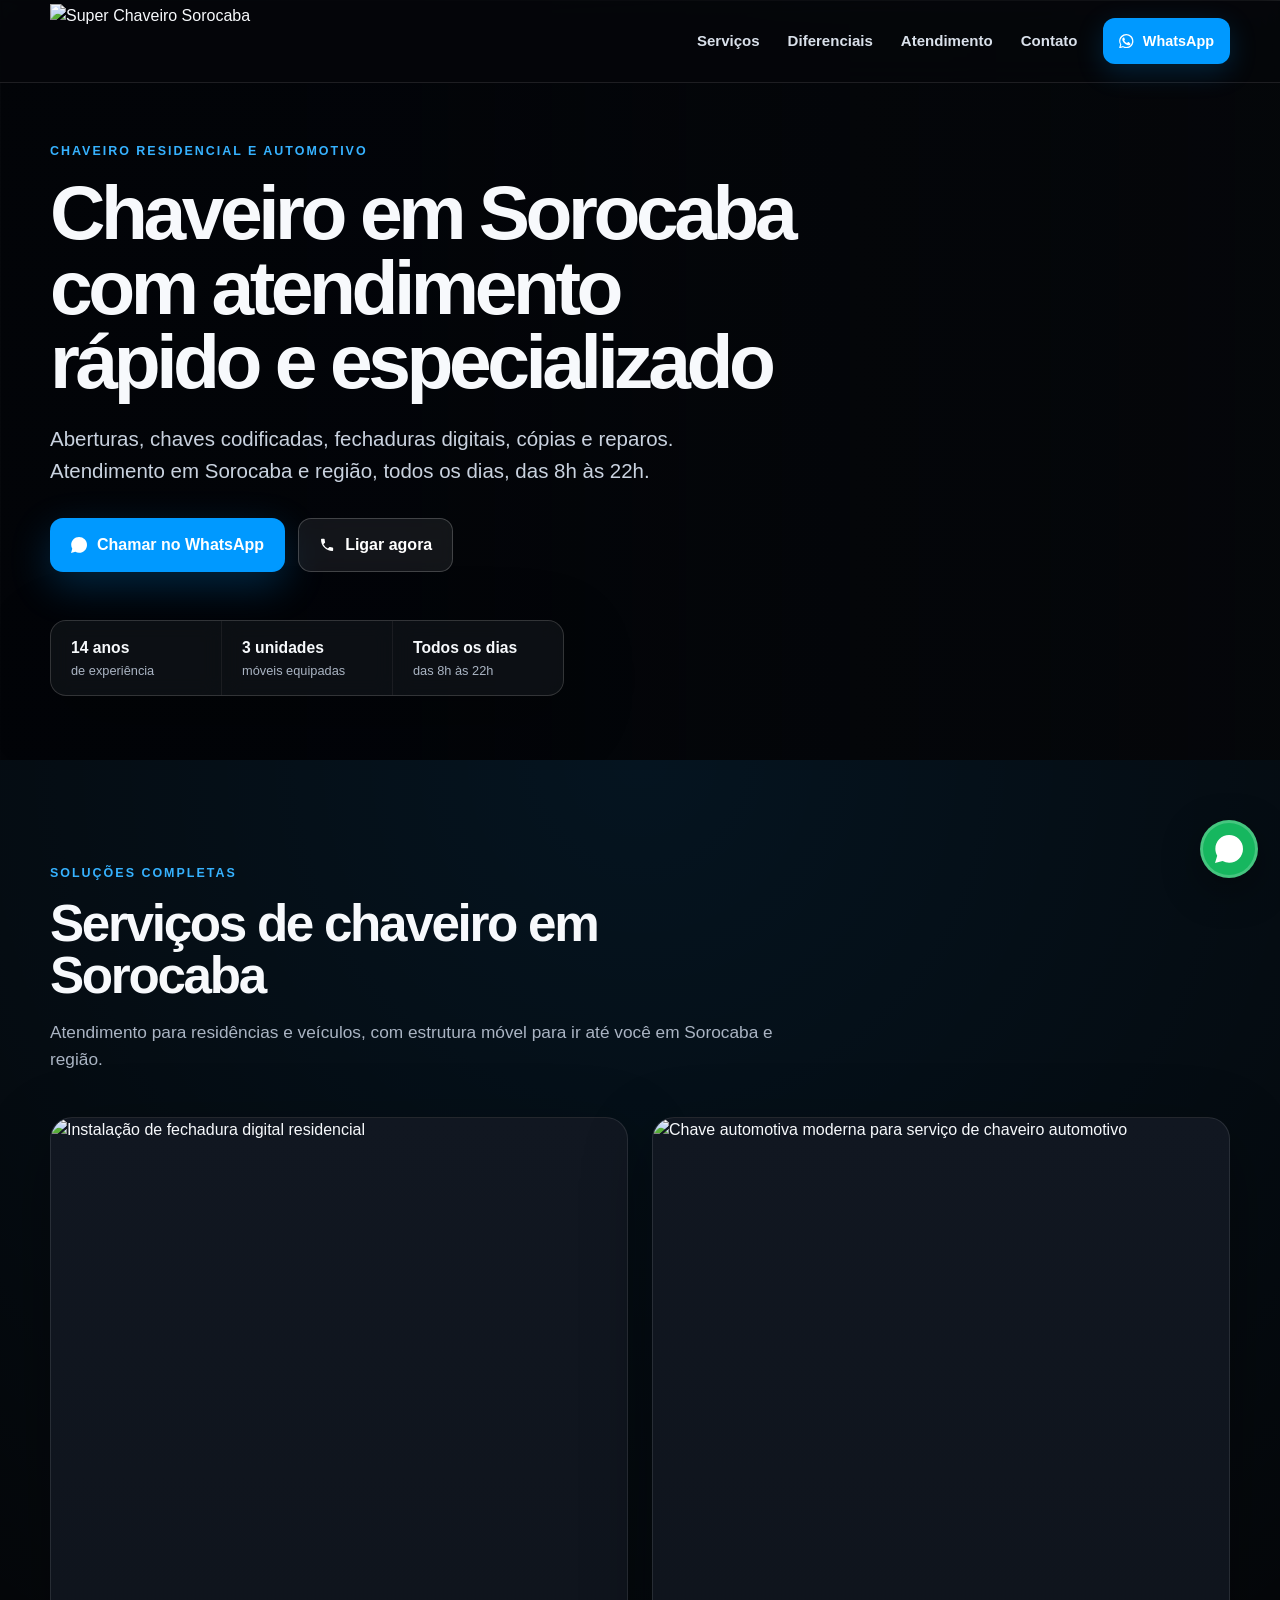
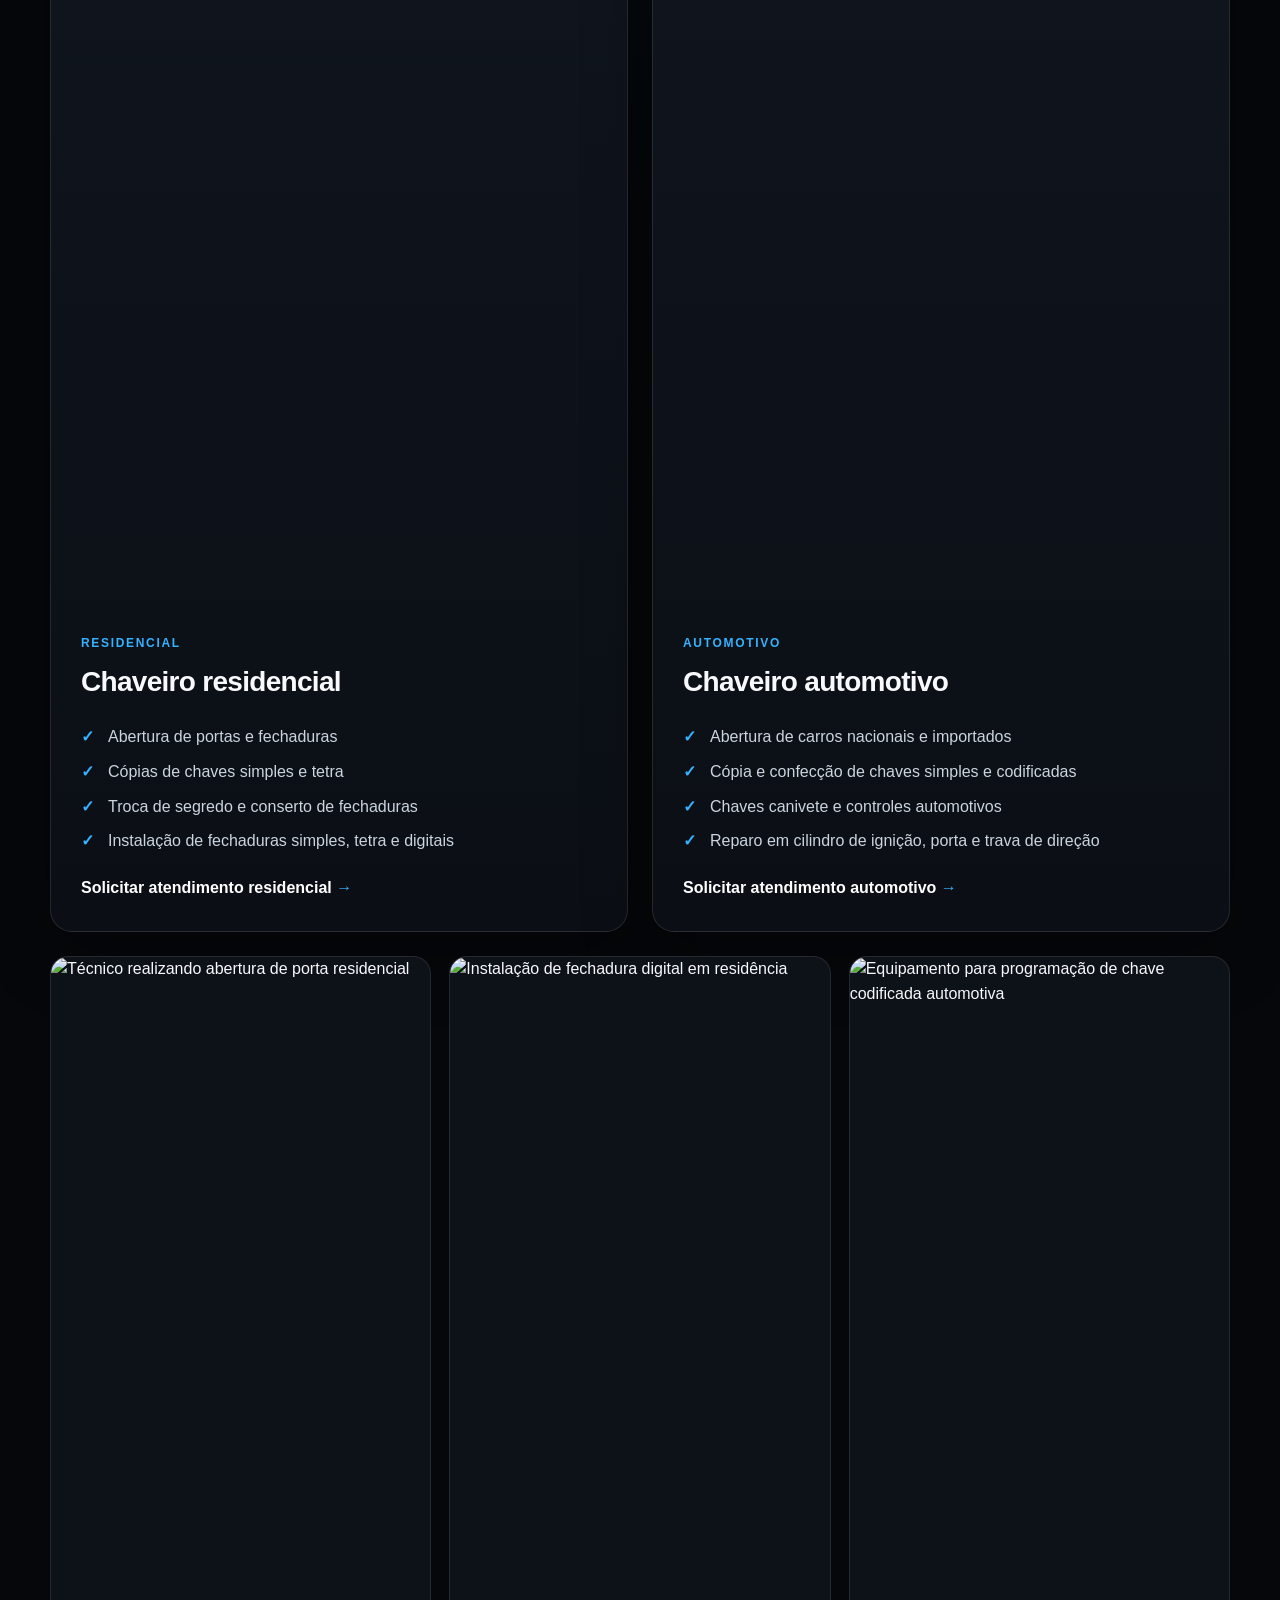
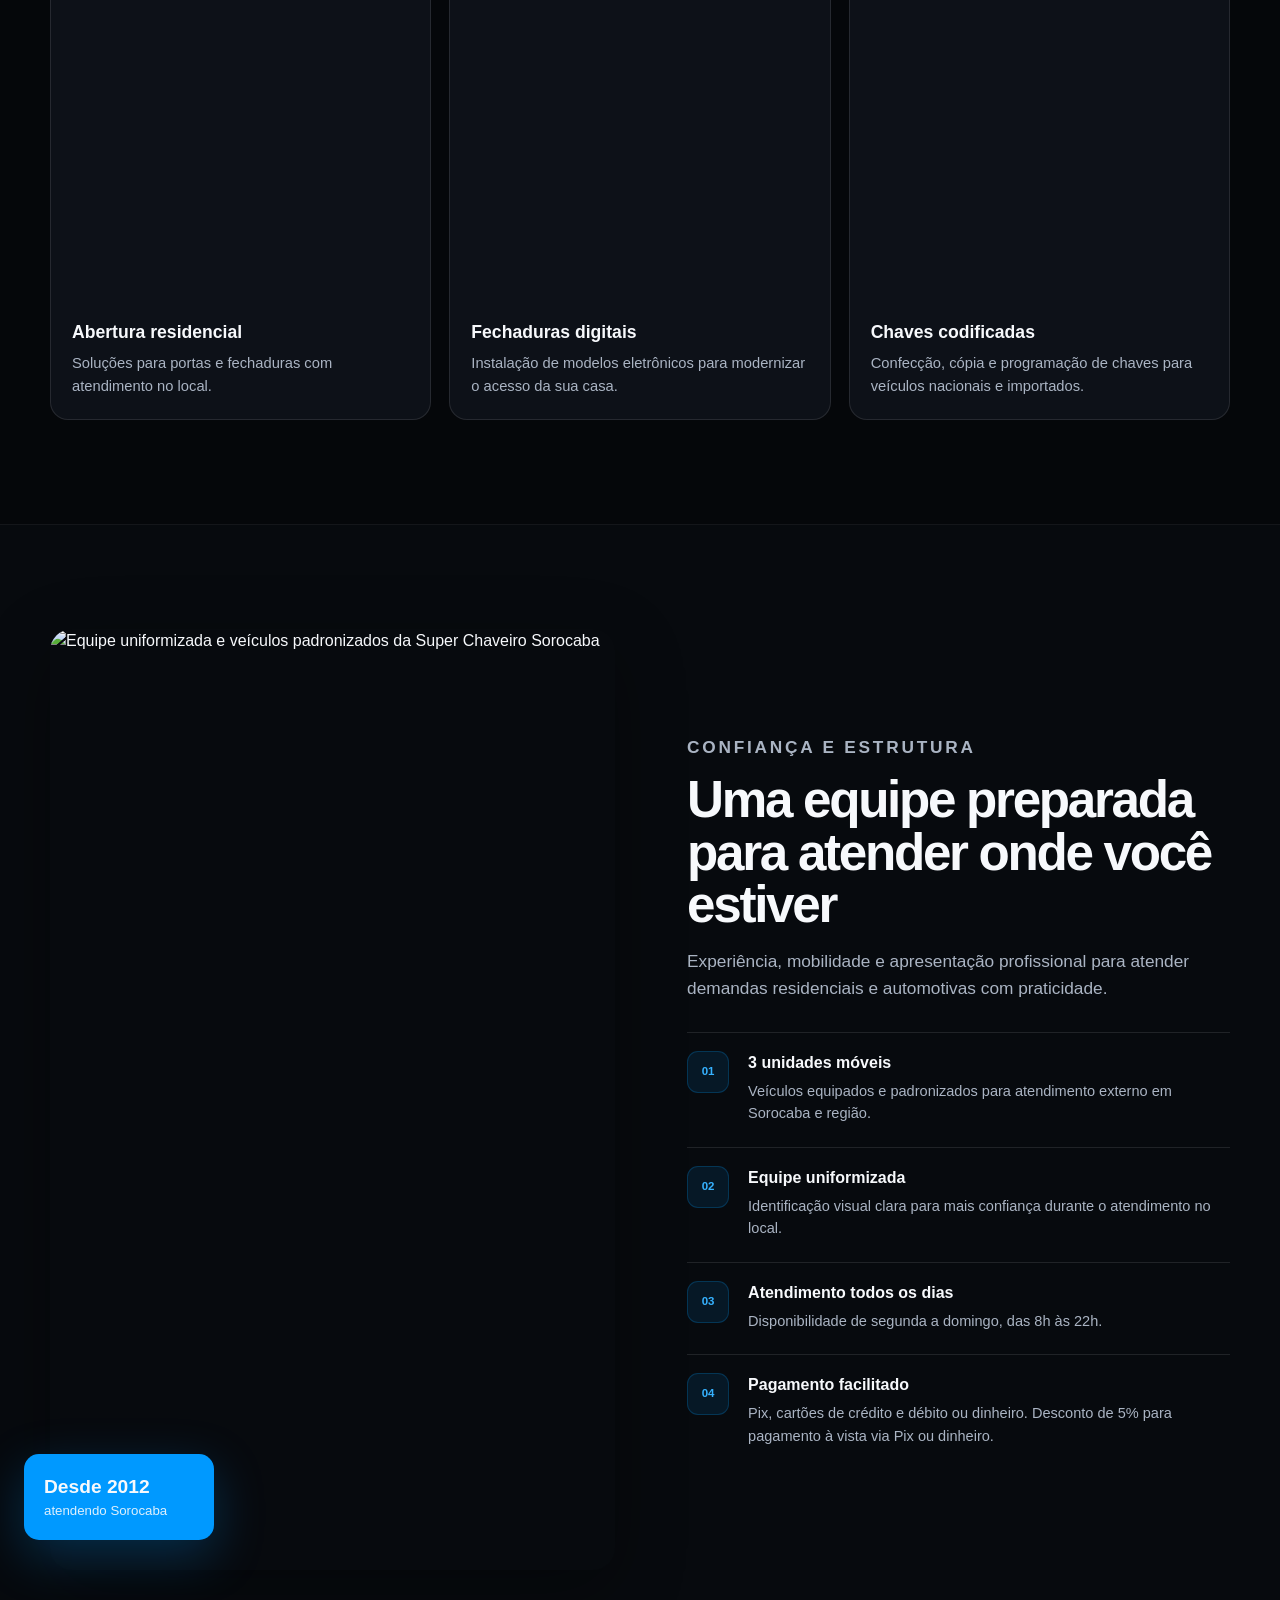
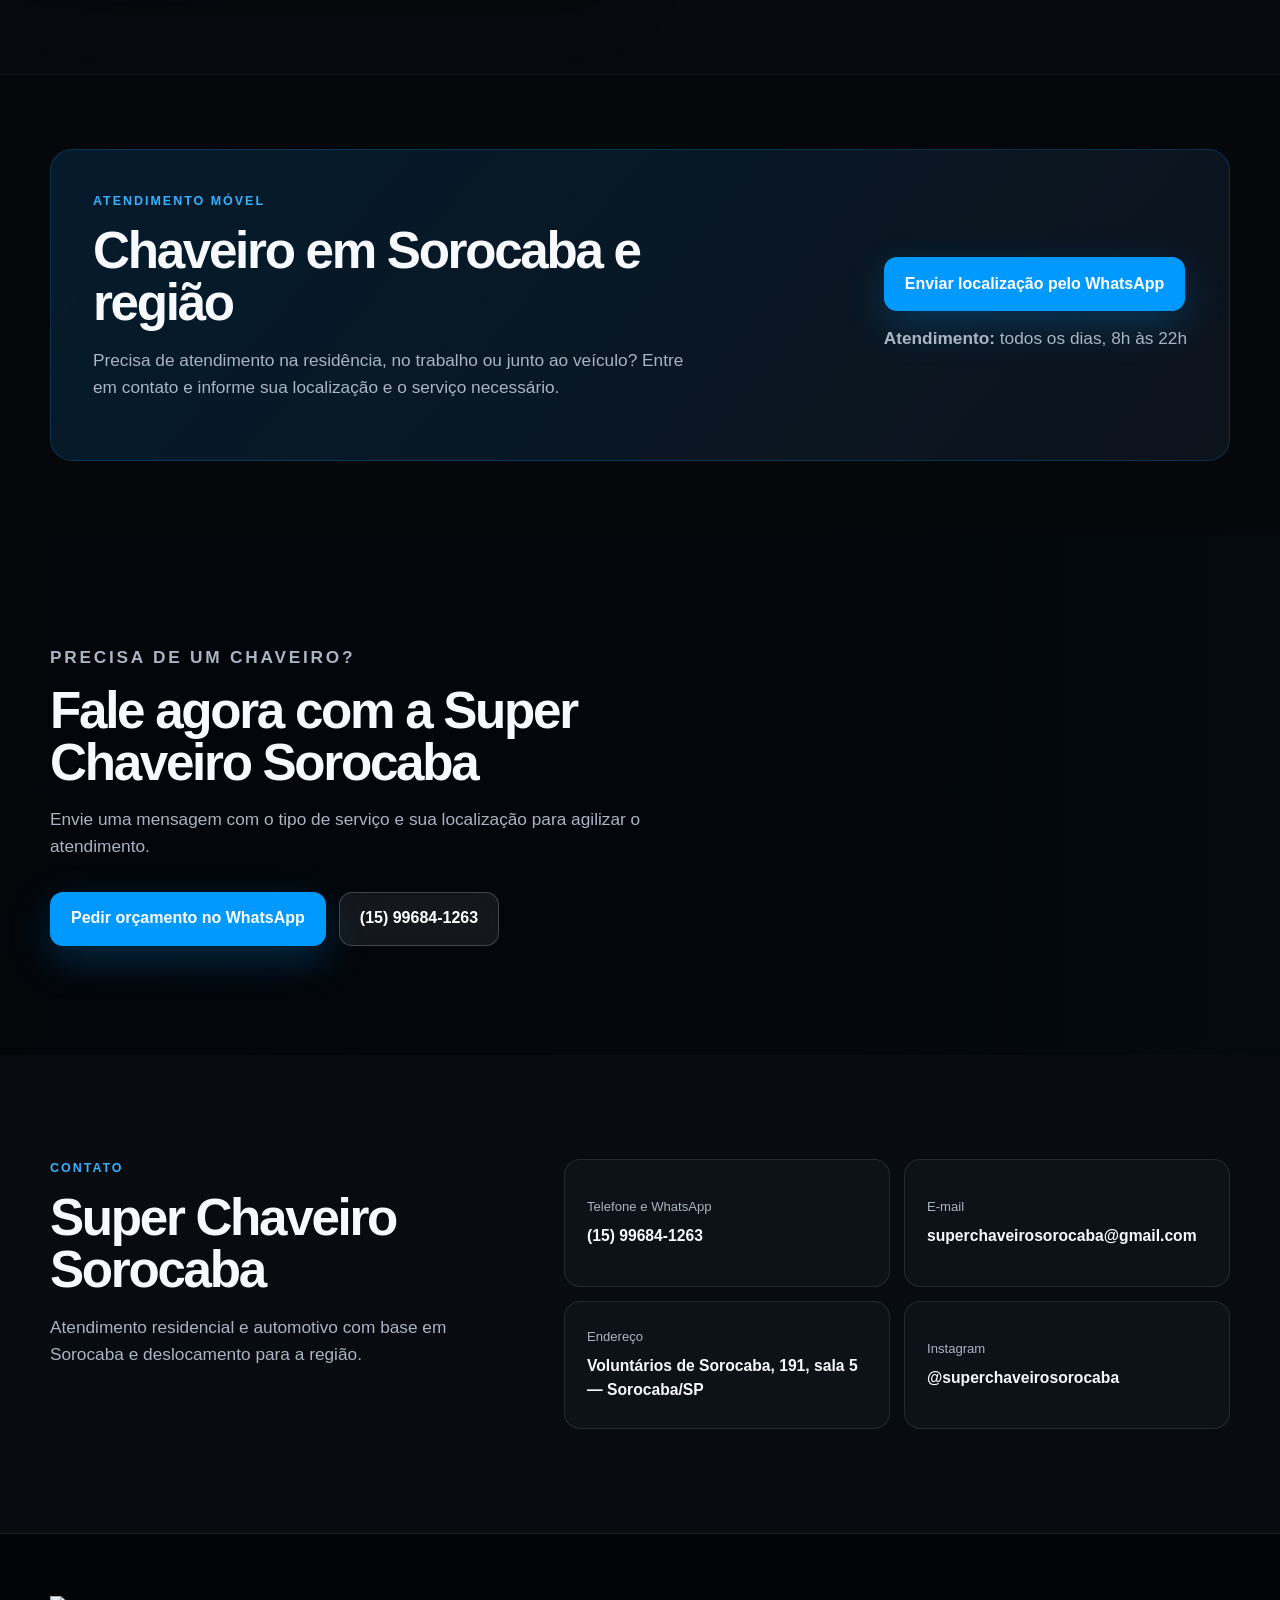
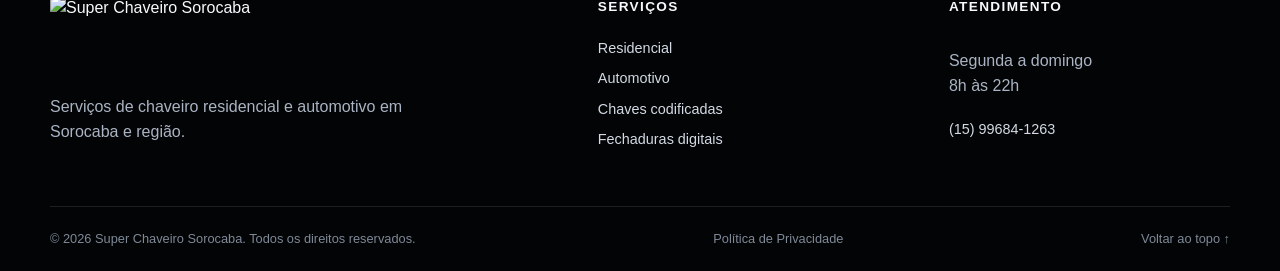
==== commit 8361b654: "Melhora nitidez dos fundos em movimento" ====
--- a/index.html
+++ b/index.html
@@ -50,30 +50,45 @@
       "addressRegion": "SP",
       "addressCountry": "BR"
     },
-    "areaServed": {"@type": "City", "name": "Sorocaba"},
-    "openingHoursSpecification": [{
-      "@type": "OpeningHoursSpecification",
-      "dayOfWeek": ["Monday", "Tuesday", "Wednesday", "Thursday", "Friday", "Saturday", "Sunday"],
-      "opens": "08:00",
-      "closes": "22:00"
-    }],
-    "sameAs": ["https://www.instagram.com/superchaveirosorocaba/"],
+    "areaServed": {
+      "@type": "City",
+      "name": "Sorocaba"
+    },
+    "openingHoursSpecification": [
+      {
+        "@type": "OpeningHoursSpecification",
+        "dayOfWeek": ["Monday", "Tuesday", "Wednesday", "Thursday", "Friday", "Saturday", "Sunday"],
+        "opens": "08:00",
+        "closes": "22:00"
+      }
+    ],
+    "sameAs": [
+      "https://www.instagram.com/superchaveirosorocaba/"
+    ],
     "hasOfferCatalog": {
       "@type": "OfferCatalog",
       "name": "Serviços de chaveiro",
       "itemListElement": [
-        {"@type": "OfferCatalog", "name": "Chaveiro residencial", "itemListElement": [
-          {"@type":"Offer","itemOffered":{"@type":"Service","name":"Abertura residencial"}},
-          {"@type":"Offer","itemOffered":{"@type":"Service","name":"Cópia de chaves simples e tetra"}},
-          {"@type":"Offer","itemOffered":{"@type":"Service","name":"Troca de segredo e reparo de fechaduras"}},
-          {"@type":"Offer","itemOffered":{"@type":"Service","name":"Instalação de fechaduras simples, tetra e digitais"}}
-        ]},
-        {"@type": "OfferCatalog", "name": "Chaveiro automotivo", "itemListElement": [
-          {"@type":"Offer","itemOffered":{"@type":"Service","name":"Abertura de veículos nacionais e importados"}},
-          {"@type":"Offer","itemOffered":{"@type":"Service","name":"Confecção e cópia de chaves simples, codificadas e canivete"}},
-          {"@type":"Offer","itemOffered":{"@type":"Service","name":"Reparo de cilindro de ignição e porta"}},
-          {"@type":"Offer","itemOffered":{"@type":"Service","name":"Reparo de trava de direção"}}
-        ]}
+        {
+          "@type": "OfferCatalog",
+          "name": "Chaveiro residencial",
+          "itemListElement": [
+            {"@type":"Offer","itemOffered":{"@type":"Service","name":"Abertura residencial"}},
+            {"@type":"Offer","itemOffered":{"@type":"Service","name":"Cópia de chaves simples e tetra"}},
+            {"@type":"Offer","itemOffered":{"@type":"Service","name":"Troca de segredo e reparo de fechaduras"}},
+            {"@type":"Offer","itemOffered":{"@type":"Service","name":"Instalação de fechaduras simples, tetra e digitais"}}
+          ]
+        },
+        {
+          "@type": "OfferCatalog",
+          "name": "Chaveiro automotivo",
+          "itemListElement": [
+            {"@type":"Offer","itemOffered":{"@type":"Service","name":"Abertura de veículos nacionais e importados"}},
+            {"@type":"Offer","itemOffered":{"@type":"Service","name":"Confecção e cópia de chaves simples, codificadas e canivete"}},
+            {"@type":"Offer","itemOffered":{"@type":"Service","name":"Reparo de cilindro de ignição e porta"}},
+            {"@type":"Offer","itemOffered":{"@type":"Service","name":"Reparo de trava de direção"}}
+          ]
+        }
       ]
     }
   }
@@ -87,12 +102,21 @@
       <a class="brand" href="#topo" aria-label="Super Chaveiro Sorocaba - início">
         <img src="assets/branding/logo-super-chaveiro.webp" width="720" height="240" alt="Super Chaveiro Sorocaba">
       </a>
-      <button class="menu-toggle" type="button" aria-expanded="false" aria-controls="menu-principal" aria-label="Abrir menu"><span></span><span></span><span></span></button>
+
+      <button class="menu-toggle" type="button" aria-expanded="false" aria-controls="menu-principal" aria-label="Abrir menu">
+        <span></span><span></span><span></span>
+      </button>
+
       <nav class="main-nav" id="menu-principal" aria-label="Navegação principal">
-        <a href="#servicos">Serviços</a><a href="#diferenciais">Diferenciais</a><a href="#atendimento">Atendimento</a><a href="#contato">Contato</a>
+        <a href="#servicos">Serviços</a>
+        <a href="#diferenciais">Diferenciais</a>
+        <a href="#atendimento">Atendimento</a>
+        <a href="#contato">Contato</a>
       </nav>
+
       <a class="header-cta" href="https://wa.me/5515996841263?text=Ol%C3%A1%2C%20vim%20pelo%20site%20da%20Super%20Chaveiro%20Sorocaba%20e%20preciso%20de%20atendimento." target="_blank" rel="noopener" aria-label="Falar com a Super Chaveiro Sorocaba pelo WhatsApp">
-        <svg aria-hidden="true" viewBox="0 0 24 24"><path d="M20.5 3.5A11.8 11.8 0 0 0 12.1 0C5.6 0 .3 5.3.3 11.8c0 2.1.5 4.1 1.6 5.9L0 24l6.5-1.7a11.8 11.8 0 0 0 5.6 1.4h.1C18.7 23.7 24 18.4 24 11.9c0-3.2-1.2-6.1-3.5-8.4Z"/></svg> WhatsApp
+        <svg aria-hidden="true" viewBox="0 0 24 24"><path d="M20.5 3.5A11.8 11.8 0 0 0 12.1 0C5.6 0 .3 5.3.3 11.8c0 2.1.5 4.1 1.6 5.9L0 24l6.5-1.7a11.8 11.8 0 0 0 5.6 1.4h.1C18.7 23.7 24 18.4 24 11.9c0-3.2-1.2-6.1-3.5-8.4Zm-8.4 18.2c-1.8 0-3.5-.5-5-1.4l-.4-.2-3.8 1 1-3.7-.2-.4a9.8 9.8 0 1 1 8.4 4.7Zm5.4-7.3c-.3-.1-1.7-.8-2-.9-.3-.1-.5-.1-.7.2-.2.3-.8.9-1 1.1-.2.2-.4.2-.7.1-1.8-.9-3-1.7-4.2-3.8-.3-.6.3-.6.9-1.9.1-.2 0-.4 0-.6l-.9-2.1c-.2-.6-.5-.5-.7-.5h-.6c-.2 0-.6.1-.9.4-.3.3-1.2 1.2-1.2 2.9s1.2 3.3 1.4 3.5c.1.2 2.5 3.8 6 5.3 2.2.9 3 .9 4.1.8.7-.1 1.7-.7 1.9-1.3.2-.6.2-1.2.2-1.3-.1-.1-.3-.2-.6-.3Z"/></svg>
+        WhatsApp
       </a>
     </div>
   </header>
@@ -100,6 +124,7 @@
   <main id="conteudo">
     <section class="hero" aria-labelledby="hero-title">
       <div class="hero-media" aria-hidden="true">
+        <img class="motion-base motion-base-hero" src="assets/images/hero-smart-key.webp" width="1672" height="941" alt="" fetchpriority="high" decoding="async">
         <video class="ambient-video hero-video" autoplay muted loop playsinline preload="auto" poster="assets/images/hero-smart-key.webp" data-autoplay-video data-priority-video>
           <source src="assets/videos/chave-programacao.mp4" type="video/mp4">
         </video>
@@ -110,16 +135,30 @@
         <h1 id="hero-title">Chaveiro em Sorocaba com atendimento rápido e especializado</h1>
         <p class="hero-lead">Aberturas, chaves codificadas, fechaduras digitais, cópias e reparos. Atendimento em Sorocaba e região, todos os dias, das 8h às 22h.</p>
         <div class="hero-actions">
-          <a class="button button-primary" href="https://wa.me/5515996841263?text=Ol%C3%A1%2C%20vim%20pelo%20site%20da%20Super%20Chaveiro%20Sorocaba%20e%20preciso%20de%20atendimento." target="_blank" rel="noopener">Chamar no WhatsApp</a>
-          <a class="button button-secondary" href="tel:+5515996841263">Ligar agora</a>
-        </div>
-        <div class="trust-strip" aria-label="Diferenciais principais"><div><strong>14 anos</strong><span>de experiência</span></div><div><strong>3 unidades</strong><span>móveis equipadas</span></div><div><strong>Todos os dias</strong><span>das 8h às 22h</span></div></div>
+          <a class="button button-primary" href="https://wa.me/5515996841263?text=Ol%C3%A1%2C%20vim%20pelo%20site%20da%20Super%20Chaveiro%20Sorocaba%20e%20preciso%20de%20atendimento." target="_blank" rel="noopener">
+            <svg aria-hidden="true" viewBox="0 0 24 24"><path d="M20.5 3.5A11.8 11.8 0 0 0 12.1 0C5.6 0 .3 5.3.3 11.8c0 2.1.5 4.1 1.6 5.9L0 24l6.5-1.7a11.8 11.8 0 0 0 5.6 1.4h.1C18.7 23.7 24 18.4 24 11.9c0-3.2-1.2-6.1-3.5-8.4Z"/></svg>
+            Chamar no WhatsApp
+          </a>
+          <a class="button button-secondary" href="tel:+5515996841263">
+            <svg aria-hidden="true" viewBox="0 0 24 24"><path d="M6.6 10.8a15.5 15.5 0 0 0 6.6 6.6l2.2-2.2c.3-.3.7-.4 1.1-.2 1.2.4 2.4.6 3.7.6.6 0 1 .4 1 1V20c0 .6-.4 1-1 1C10.7 21 3 13.3 3 3.8c0-.6.4-1 1-1h3.5c.6 0 1 .4 1 1 0 1.3.2 2.5.6 3.7.1.4 0 .8-.2 1.1l-2.3 2.2Z"/></svg>
+            Ligar agora
+          </a>
+        </div>
+        <div class="trust-strip" aria-label="Diferenciais principais">
+          <div><strong>14 anos</strong><span>de experiência</span></div>
+          <div><strong>3 unidades</strong><span>móveis equipadas</span></div>
+          <div><strong>Todos os dias</strong><span>das 8h às 22h</span></div>
+        </div>
       </div>
     </section>
 
     <section class="section services" id="servicos" aria-labelledby="servicos-title">
       <div class="container">
-        <div class="section-heading"><p class="eyebrow">Soluções completas</p><h2 id="servicos-title">Serviços de chaveiro em Sorocaba</h2><p>Atendimento para residências e veículos, com estrutura móvel para ir até você em Sorocaba e região.</p></div>
+        <div class="section-heading">
+          <p class="eyebrow">Soluções completas</p>
+          <h2 id="servicos-title">Serviços de chaveiro em Sorocaba</h2>
+          <p>Atendimento para residências e veículos, com estrutura móvel para ir até você em Sorocaba e região.</p>
+        </div>
         <div class="service-feature-grid">
           <article class="service-feature"><img src="assets/images/servico-residencial.webp" width="1448" height="1086" loading="lazy" decoding="async" alt="Instalação de fechadura digital residencial"><div class="service-feature-body"><p class="card-kicker">Residencial</p><h3>Chaveiro residencial</h3><ul class="check-list"><li>Abertura de portas e fechaduras</li><li>Cópias de chaves simples e tetra</li><li>Troca de segredo e conserto de fechaduras</li><li>Instalação de fechaduras simples, tetra e digitais</li></ul><a class="text-link" href="https://wa.me/5515996841263?text=Ol%C3%A1%2C%20preciso%20de%20um%20servi%C3%A7o%20de%20chaveiro%20residencial." target="_blank" rel="noopener">Solicitar atendimento residencial <span aria-hidden="true">→</span></a></div></article>
           <article class="service-feature"><img src="assets/images/servico-automotivo.webp" width="1448" height="1086" loading="lazy" decoding="async" alt="Chave automotiva moderna para serviço de chaveiro automotivo"><div class="service-feature-body"><p class="card-kicker">Automotivo</p><h3>Chaveiro automotivo</h3><ul class="check-list"><li>Abertura de carros nacionais e importados</li><li>Cópia e confecção de chaves simples e codificadas</li><li>Chaves canivete e controles automotivos</li><li>Reparo em cilindro de ignição, porta e trava de direção</li></ul><a class="text-link" href="https://wa.me/5515996841263?text=Ol%C3%A1%2C%20preciso%20de%20um%20servi%C3%A7o%20de%20chaveiro%20automotivo." target="_blank" rel="noopener">Solicitar atendimento automotivo <span aria-hidden="true">→</span></a></div></article>
@@ -147,6 +186,7 @@
     <section class="section coverage" id="atendimento" aria-labelledby="atendimento-title"><div class="container"><div class="coverage-box"><div><p class="eyebrow">Atendimento móvel</p><h2 id="atendimento-title">Chaveiro em Sorocaba e região</h2><p>Precisa de atendimento na residência, no trabalho ou junto ao veículo? Entre em contato e informe sua localização e o serviço necessário.</p></div><div class="coverage-actions"><a class="button button-primary" href="https://wa.me/5515996841263?text=Ol%C3%A1%2C%20preciso%20de%20atendimento%20em%20Sorocaba.%20Minha%20localiza%C3%A7%C3%A3o%20%C3%A9%3A%20" target="_blank" rel="noopener">Enviar localização pelo WhatsApp</a><p><strong>Atendimento:</strong> todos os dias, 8h às 22h</p></div></div></div></section>
 
     <section class="cta-section" aria-label="Solicite atendimento">
+      <img class="cta-bg motion-base motion-base-cta" src="assets/images/cta.webp" width="1672" height="941" loading="lazy" decoding="async" alt="">
       <video class="cta-bg ambient-video cta-video" autoplay muted loop playsinline preload="metadata" poster="assets/images/cta.webp" data-autoplay-video aria-hidden="true"><source src="assets/videos/atendimento-em-acao.mp4" type="video/mp4"></video>
       <div class="cta-overlay"></div><div class="container cta-content"><p class="eyebrow">Precisa de um chaveiro?</p><h2>Fale agora com a Super Chaveiro Sorocaba</h2><p>Envie uma mensagem com o tipo de serviço e sua localização para agilizar o atendimento.</p><div class="hero-actions"><a class="button button-primary" href="https://wa.me/5515996841263?text=Ol%C3%A1%2C%20vim%20pelo%20site%20e%20gostaria%20de%20solicitar%20um%20or%C3%A7amento." target="_blank" rel="noopener">Pedir orçamento no WhatsApp</a><a class="button button-secondary" href="tel:+5515996841263">(15) 99684-1263</a></div></div>
     </section>
@@ -160,4 +200,4 @@
 
   <script src="assets/script.js" defer></script>
 </body>
-</html>
+</html>
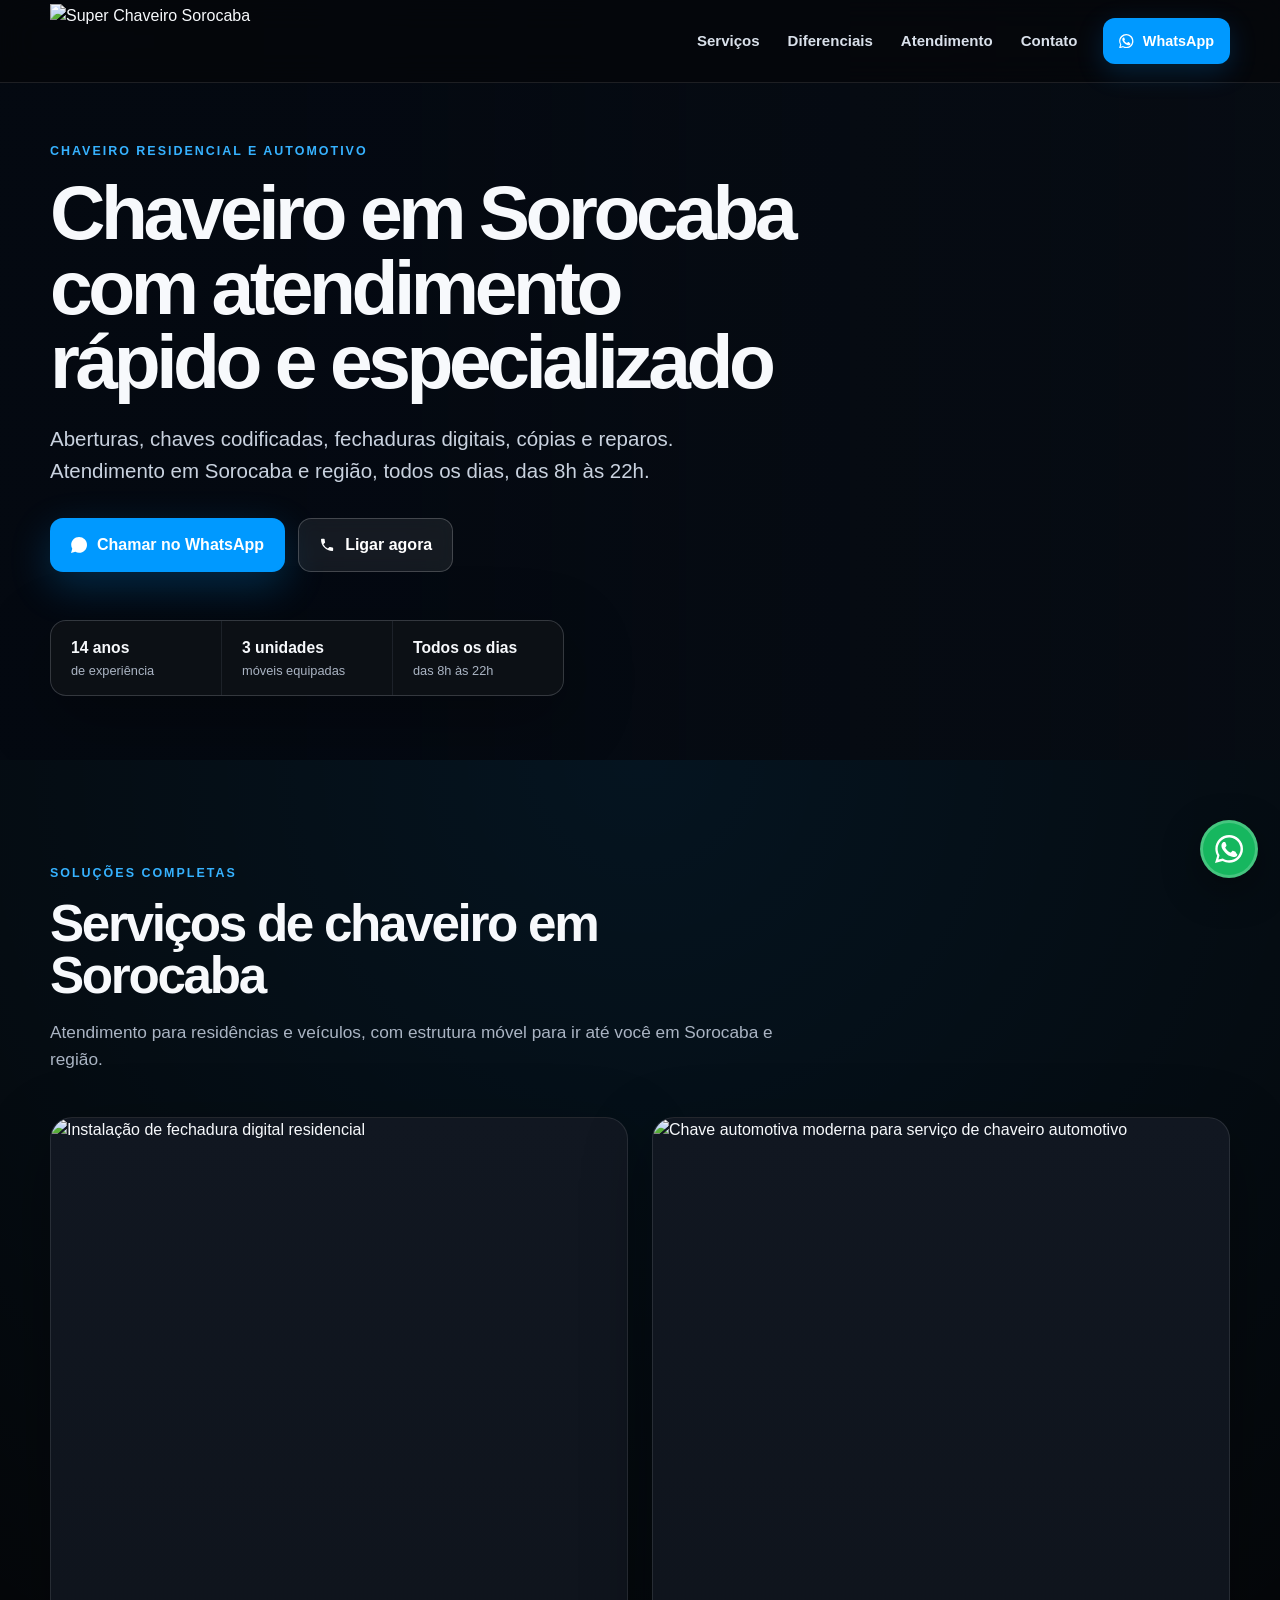
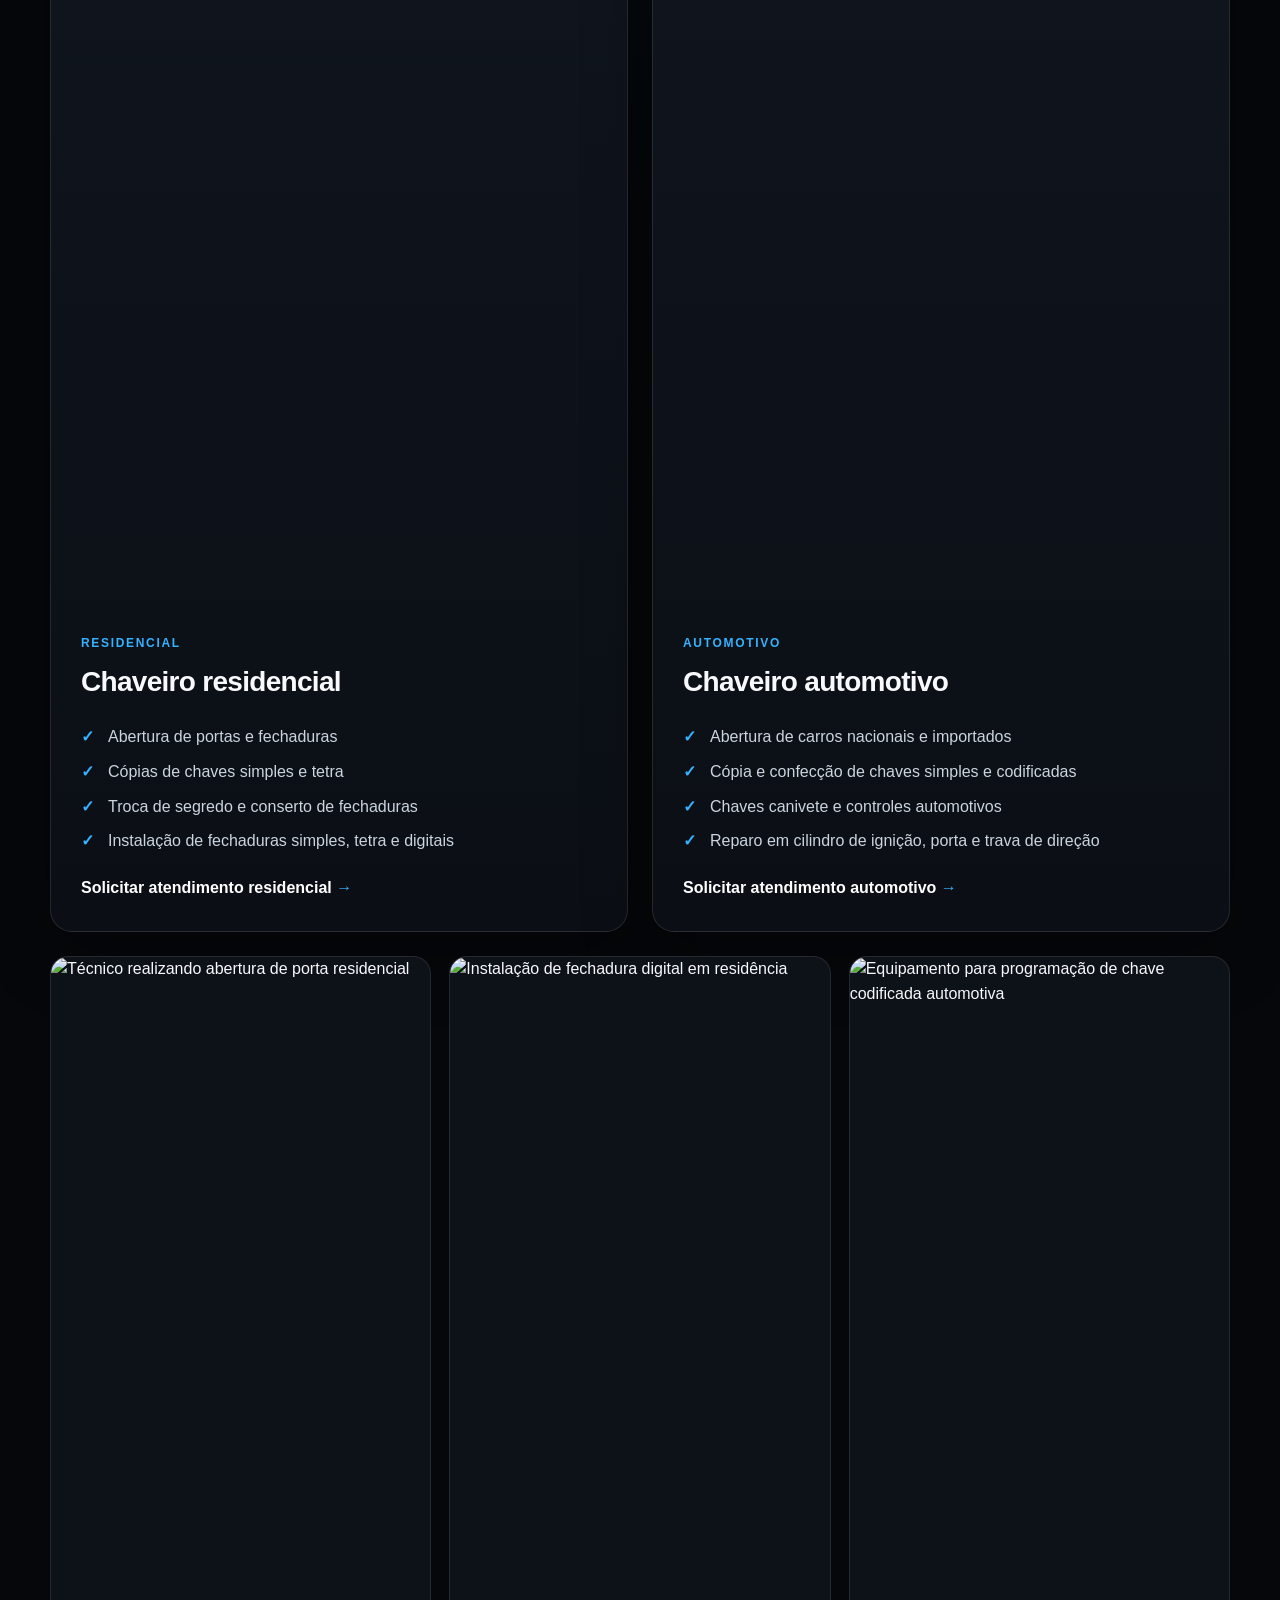
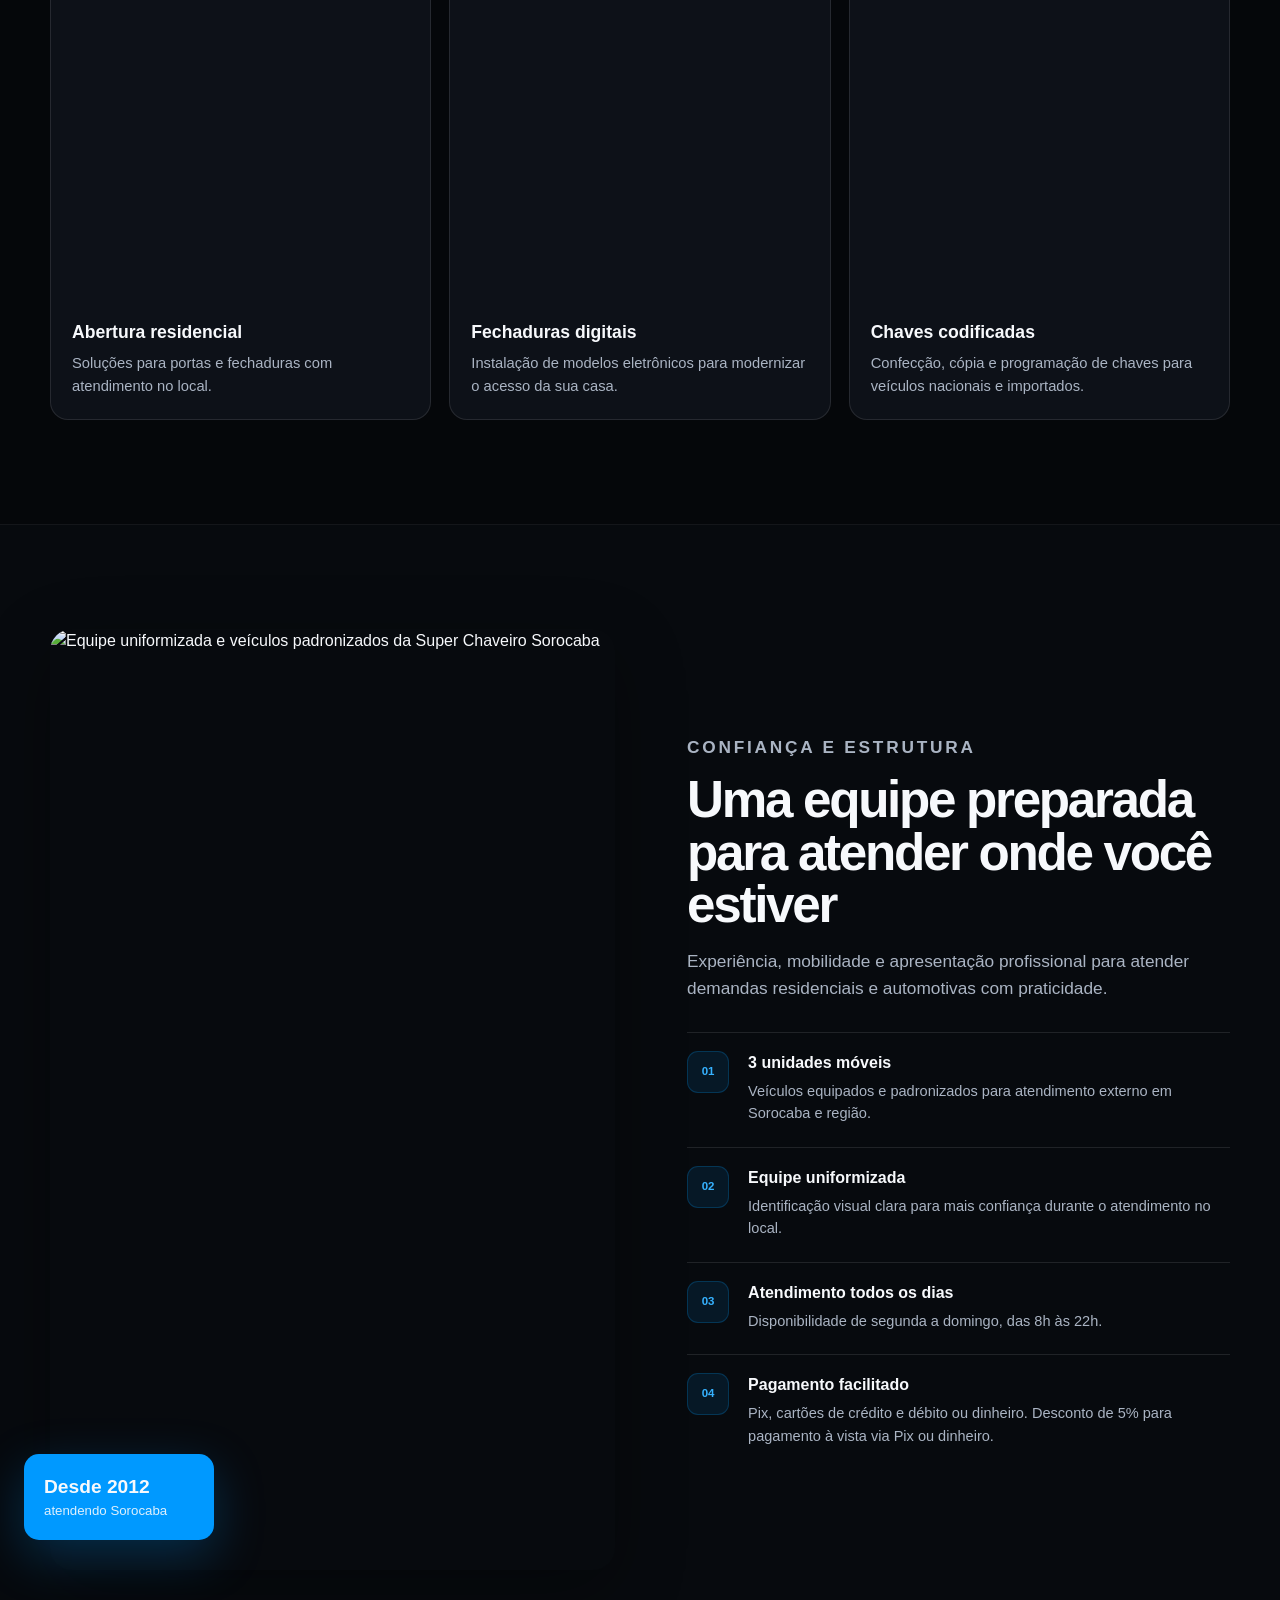
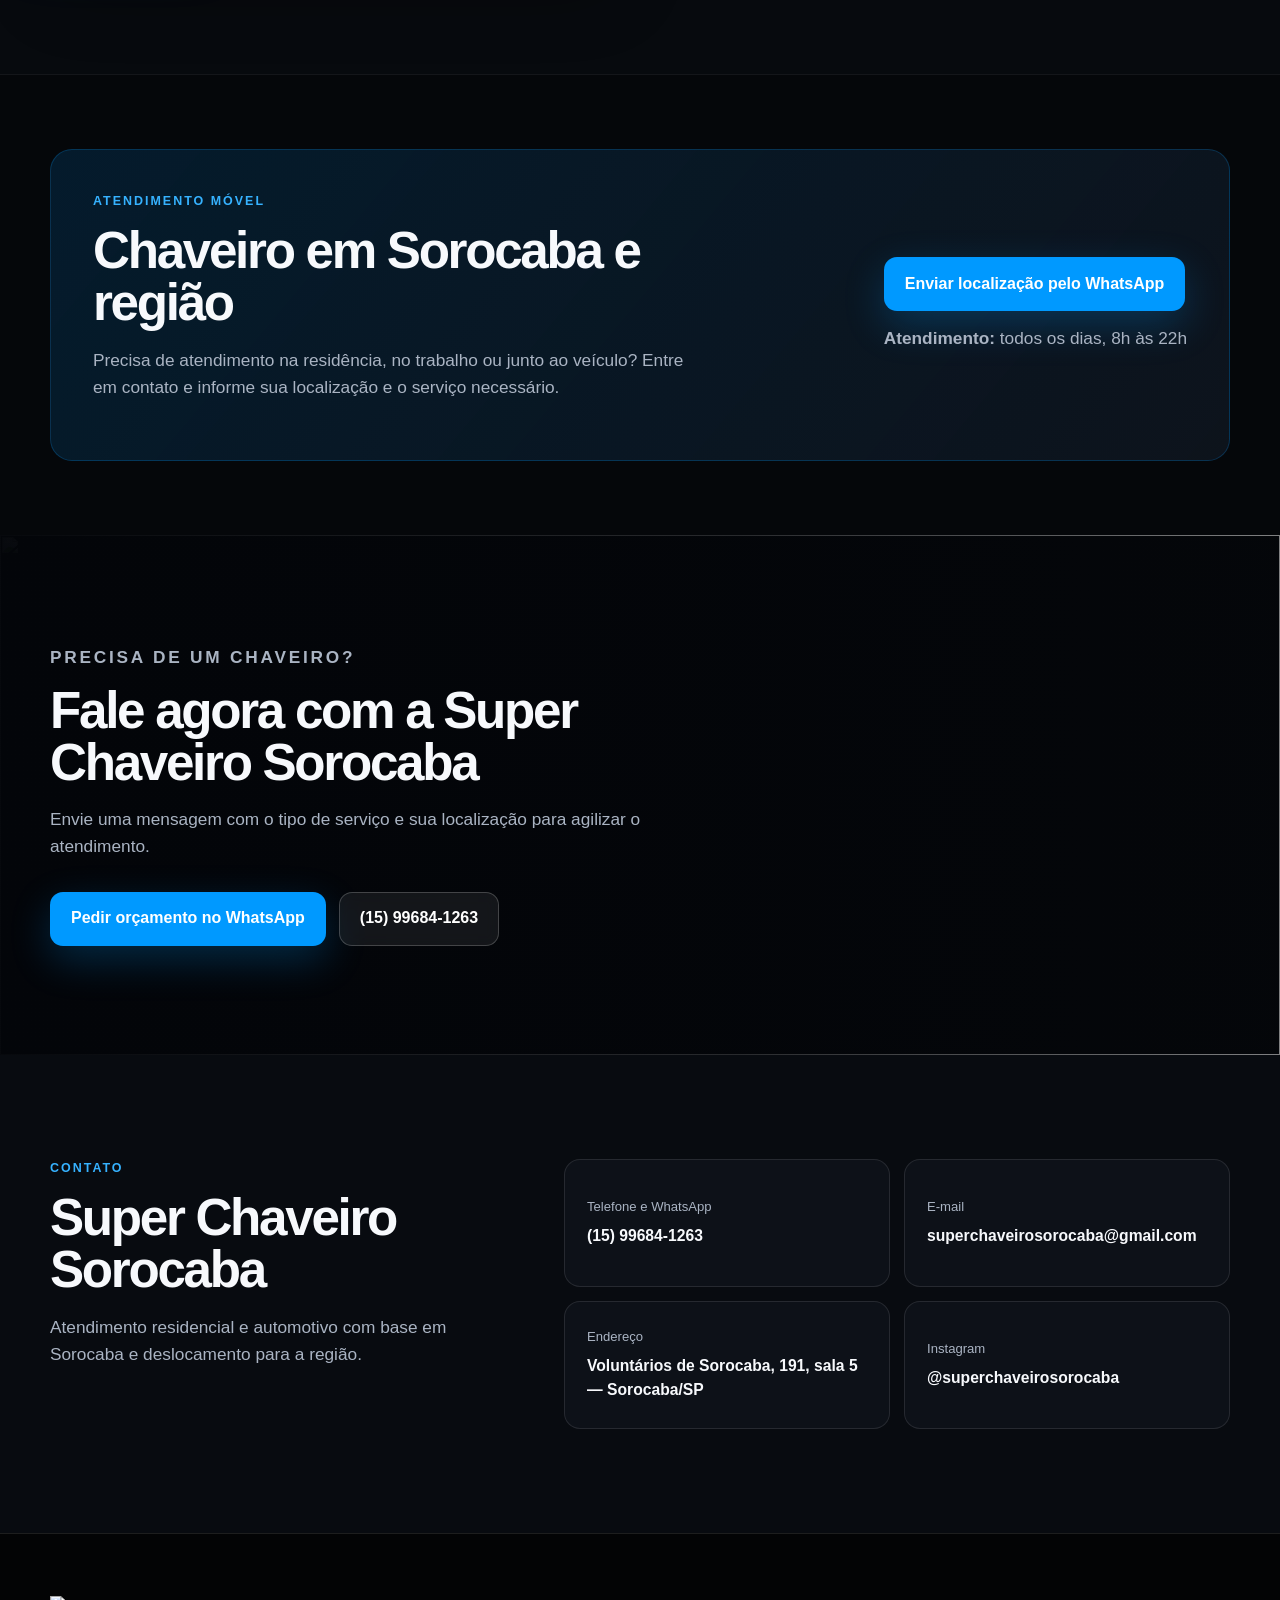
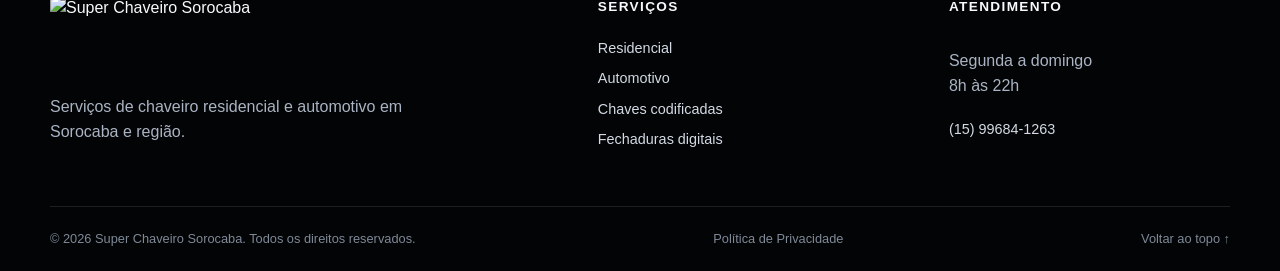
==== commit 3bae0169: "Use vídeo original do Cloudinary no banner" ====
--- a/index.html
+++ b/index.html
@@ -27,9 +27,10 @@
   <link rel="manifest" href="favicon/site.webmanifest">
 
   <link rel="preload" as="image" href="assets/images/hero-smart-key.webp" fetchpriority="high">
-  <link rel="preload" as="video" href="assets/videos/chave-programacao.mp4" type="video/mp4">
+  <link rel="preconnect" href="https://res.cloudinary.com" crossorigin>
   <link rel="stylesheet" href="assets/styles.css">
 
+  <!-- Ao definir o domínio final, adicionar canonical e og:url absolutos. -->
   <script type="application/ld+json">
   {
     "@context": "https://schema.org",
@@ -124,9 +125,8 @@
   <main id="conteudo">
     <section class="hero" aria-labelledby="hero-title">
       <div class="hero-media" aria-hidden="true">
-        <img class="motion-base motion-base-hero" src="assets/images/hero-smart-key.webp" width="1672" height="941" alt="" fetchpriority="high" decoding="async">
         <video class="ambient-video hero-video" autoplay muted loop playsinline preload="auto" poster="assets/images/hero-smart-key.webp" data-autoplay-video data-priority-video>
-          <source src="assets/videos/chave-programacao.mp4" type="video/mp4">
+          <source src="https://res.cloudinary.com/tpdvdi9t/video/upload/v1788957051/download.mp4" type="video/mp4">
         </video>
       </div>
       <div class="hero-overlay"></div>
@@ -159,45 +159,154 @@
           <h2 id="servicos-title">Serviços de chaveiro em Sorocaba</h2>
           <p>Atendimento para residências e veículos, com estrutura móvel para ir até você em Sorocaba e região.</p>
         </div>
+
         <div class="service-feature-grid">
-          <article class="service-feature"><img src="assets/images/servico-residencial.webp" width="1448" height="1086" loading="lazy" decoding="async" alt="Instalação de fechadura digital residencial"><div class="service-feature-body"><p class="card-kicker">Residencial</p><h3>Chaveiro residencial</h3><ul class="check-list"><li>Abertura de portas e fechaduras</li><li>Cópias de chaves simples e tetra</li><li>Troca de segredo e conserto de fechaduras</li><li>Instalação de fechaduras simples, tetra e digitais</li></ul><a class="text-link" href="https://wa.me/5515996841263?text=Ol%C3%A1%2C%20preciso%20de%20um%20servi%C3%A7o%20de%20chaveiro%20residencial." target="_blank" rel="noopener">Solicitar atendimento residencial <span aria-hidden="true">→</span></a></div></article>
-          <article class="service-feature"><img src="assets/images/servico-automotivo.webp" width="1448" height="1086" loading="lazy" decoding="async" alt="Chave automotiva moderna para serviço de chaveiro automotivo"><div class="service-feature-body"><p class="card-kicker">Automotivo</p><h3>Chaveiro automotivo</h3><ul class="check-list"><li>Abertura de carros nacionais e importados</li><li>Cópia e confecção de chaves simples e codificadas</li><li>Chaves canivete e controles automotivos</li><li>Reparo em cilindro de ignição, porta e trava de direção</li></ul><a class="text-link" href="https://wa.me/5515996841263?text=Ol%C3%A1%2C%20preciso%20de%20um%20servi%C3%A7o%20de%20chaveiro%20automotivo." target="_blank" rel="noopener">Solicitar atendimento automotivo <span aria-hidden="true">→</span></a></div></article>
-        </div>
+          <article class="service-feature">
+            <img src="assets/images/servico-residencial.webp" width="1448" height="1086" loading="lazy" decoding="async" alt="Instalação de fechadura digital residencial">
+            <div class="service-feature-body">
+              <p class="card-kicker">Residencial</p>
+              <h3>Chaveiro residencial</h3>
+              <ul class="check-list">
+                <li>Abertura de portas e fechaduras</li>
+                <li>Cópias de chaves simples e tetra</li>
+                <li>Troca de segredo e conserto de fechaduras</li>
+                <li>Instalação de fechaduras simples, tetra e digitais</li>
+              </ul>
+              <a class="text-link" href="https://wa.me/5515996841263?text=Ol%C3%A1%2C%20preciso%20de%20um%20servi%C3%A7o%20de%20chaveiro%20residencial." target="_blank" rel="noopener">Solicitar atendimento residencial <span aria-hidden="true">→</span></a>
+            </div>
+          </article>
+
+          <article class="service-feature">
+            <img src="assets/images/servico-automotivo.webp" width="1448" height="1086" loading="lazy" decoding="async" alt="Chave automotiva moderna para serviço de chaveiro automotivo">
+            <div class="service-feature-body">
+              <p class="card-kicker">Automotivo</p>
+              <h3>Chaveiro automotivo</h3>
+              <ul class="check-list">
+                <li>Abertura de carros nacionais e importados</li>
+                <li>Cópia e confecção de chaves simples e codificadas</li>
+                <li>Chaves canivete e controles automotivos</li>
+                <li>Reparo em cilindro de ignição, porta e trava de direção</li>
+              </ul>
+              <a class="text-link" href="https://wa.me/5515996841263?text=Ol%C3%A1%2C%20preciso%20de%20um%20servi%C3%A7o%20de%20chaveiro%20automotivo." target="_blank" rel="noopener">Solicitar atendimento automotivo <span aria-hidden="true">→</span></a>
+            </div>
+          </article>
+        </div>
+
         <div class="service-cards" aria-label="Serviços em destaque">
-          <article class="mini-card"><img src="assets/images/abertura-residencial.webp" width="1672" height="941" loading="lazy" decoding="async" alt="Técnico realizando abertura de porta residencial"><div><h3>Abertura residencial</h3><p>Soluções para portas e fechaduras com atendimento no local.</p></div></article>
-          <article class="mini-card"><img src="assets/images/fechadura-digital.webp" width="1672" height="941" loading="lazy" decoding="async" alt="Instalação de fechadura digital em residência"><div><h3>Fechaduras digitais</h3><p>Instalação de modelos eletrônicos para modernizar o acesso da sua casa.</p></div></article>
-          <article class="mini-card"><img src="assets/images/chave-codificada.webp" width="1672" height="941" loading="lazy" decoding="async" alt="Equipamento para programação de chave codificada automotiva"><div><h3>Chaves codificadas</h3><p>Confecção, cópia e programação de chaves para veículos nacionais e importados.</p></div></article>
+          <article class="mini-card">
+            <img src="assets/images/abertura-residencial.webp" width="1672" height="941" loading="lazy" decoding="async" alt="Técnico realizando abertura de porta residencial">
+            <div><h3>Abertura residencial</h3><p>Soluções para portas e fechaduras com atendimento no local.</p></div>
+          </article>
+          <article class="mini-card">
+            <img src="assets/images/fechadura-digital.webp" width="1672" height="941" loading="lazy" decoding="async" alt="Instalação de fechadura digital em residência">
+            <div><h3>Fechaduras digitais</h3><p>Instalação de modelos eletrônicos para modernizar o acesso da sua casa.</p></div>
+          </article>
+          <article class="mini-card">
+            <img src="assets/images/chave-codificada.webp" width="1672" height="941" loading="lazy" decoding="async" alt="Equipamento para programação de chave codificada automotiva">
+            <div><h3>Chaves codificadas</h3><p>Confecção, cópia e programação de chaves para veículos nacionais e importados.</p></div>
+          </article>
         </div>
       </div>
     </section>
 
     <section class="section why" id="diferenciais" aria-labelledby="diferenciais-title">
       <div class="container split-layout">
-        <div class="split-media"><img src="assets/images/equipe-frota.webp" width="1672" height="941" loading="lazy" decoding="async" alt="Equipe uniformizada e veículos padronizados da Super Chaveiro Sorocaba"><div class="experience-badge"><strong>Desde 2012</strong><span>atendendo Sorocaba</span></div></div>
-        <div class="split-copy"><p class="eyebrow">Confiança e estrutura</p><h2 id="diferenciais-title">Uma equipe preparada para atender onde você estiver</h2><p>Experiência, mobilidade e apresentação profissional para atender demandas residenciais e automotivas com praticidade.</p><div class="benefit-list">
-          <div class="benefit"><span class="benefit-icon">01</span><div><h3>3 unidades móveis</h3><p>Veículos equipados e padronizados para atendimento externo em Sorocaba e região.</p></div></div>
-          <div class="benefit"><span class="benefit-icon">02</span><div><h3>Equipe uniformizada</h3><p>Identificação visual clara para mais confiança durante o atendimento no local.</p></div></div>
-          <div class="benefit"><span class="benefit-icon">03</span><div><h3>Atendimento todos os dias</h3><p>Disponibilidade de segunda a domingo, das 8h às 22h.</p></div></div>
-          <div class="benefit"><span class="benefit-icon">04</span><div><h3>Pagamento facilitado</h3><p>Pix, cartões de crédito e débito ou dinheiro. Desconto de 5% para pagamento à vista via Pix ou dinheiro.</p></div></div>
-        </div></div>
-      </div>
-    </section>
-
-    <section class="section coverage" id="atendimento" aria-labelledby="atendimento-title"><div class="container"><div class="coverage-box"><div><p class="eyebrow">Atendimento móvel</p><h2 id="atendimento-title">Chaveiro em Sorocaba e região</h2><p>Precisa de atendimento na residência, no trabalho ou junto ao veículo? Entre em contato e informe sua localização e o serviço necessário.</p></div><div class="coverage-actions"><a class="button button-primary" href="https://wa.me/5515996841263?text=Ol%C3%A1%2C%20preciso%20de%20atendimento%20em%20Sorocaba.%20Minha%20localiza%C3%A7%C3%A3o%20%C3%A9%3A%20" target="_blank" rel="noopener">Enviar localização pelo WhatsApp</a><p><strong>Atendimento:</strong> todos os dias, 8h às 22h</p></div></div></div></section>
+        <div class="split-media">
+          <img src="assets/images/equipe-frota.webp" width="1672" height="941" loading="lazy" decoding="async" alt="Equipe uniformizada e veículos padronizados da Super Chaveiro Sorocaba">
+          <div class="experience-badge"><strong>Desde 2012</strong><span>atendendo Sorocaba</span></div>
+        </div>
+        <div class="split-copy">
+          <p class="eyebrow">Confiança e estrutura</p>
+          <h2 id="diferenciais-title">Uma equipe preparada para atender onde você estiver</h2>
+          <p>Experiência, mobilidade e apresentação profissional para atender demandas residenciais e automotivas com praticidade.</p>
+          <div class="benefit-list">
+            <div class="benefit"><span class="benefit-icon">01</span><div><h3>3 unidades móveis</h3><p>Veículos equipados e padronizados para atendimento externo em Sorocaba e região.</p></div></div>
+            <div class="benefit"><span class="benefit-icon">02</span><div><h3>Equipe uniformizada</h3><p>Identificação visual clara para mais confiança durante o atendimento no local.</p></div></div>
+            <div class="benefit"><span class="benefit-icon">03</span><div><h3>Atendimento todos os dias</h3><p>Disponibilidade de segunda a domingo, das 8h às 22h.</p></div></div>
+            <div class="benefit"><span class="benefit-icon">04</span><div><h3>Pagamento facilitado</h3><p>Pix, cartões de crédito e débito ou dinheiro. Desconto de 5% para pagamento à vista via Pix ou dinheiro.</p></div></div>
+          </div>
+        </div>
+      </div>
+    </section>
+
+    <section class="section coverage" id="atendimento" aria-labelledby="atendimento-title">
+      <div class="container">
+        <div class="coverage-box">
+          <div>
+            <p class="eyebrow">Atendimento móvel</p>
+            <h2 id="atendimento-title">Chaveiro em Sorocaba e região</h2>
+            <p>Precisa de atendimento na residência, no trabalho ou junto ao veículo? Entre em contato e informe sua localização e o serviço necessário.</p>
+          </div>
+          <div class="coverage-actions">
+            <a class="button button-primary" href="https://wa.me/5515996841263?text=Ol%C3%A1%2C%20preciso%20de%20atendimento%20em%20Sorocaba.%20Minha%20localiza%C3%A7%C3%A3o%20%C3%A9%3A%20" target="_blank" rel="noopener">Enviar localização pelo WhatsApp</a>
+            <p><strong>Atendimento:</strong> todos os dias, 8h às 22h</p>
+          </div>
+        </div>
+      </div>
+    </section>
 
     <section class="cta-section" aria-label="Solicite atendimento">
-      <img class="cta-bg motion-base motion-base-cta" src="assets/images/cta.webp" width="1672" height="941" loading="lazy" decoding="async" alt="">
-      <video class="cta-bg ambient-video cta-video" autoplay muted loop playsinline preload="metadata" poster="assets/images/cta.webp" data-autoplay-video aria-hidden="true"><source src="assets/videos/atendimento-em-acao.mp4" type="video/mp4"></video>
-      <div class="cta-overlay"></div><div class="container cta-content"><p class="eyebrow">Precisa de um chaveiro?</p><h2>Fale agora com a Super Chaveiro Sorocaba</h2><p>Envie uma mensagem com o tipo de serviço e sua localização para agilizar o atendimento.</p><div class="hero-actions"><a class="button button-primary" href="https://wa.me/5515996841263?text=Ol%C3%A1%2C%20vim%20pelo%20site%20e%20gostaria%20de%20solicitar%20um%20or%C3%A7amento." target="_blank" rel="noopener">Pedir orçamento no WhatsApp</a><a class="button button-secondary" href="tel:+5515996841263">(15) 99684-1263</a></div></div>
-    </section>
-
-    <section class="section contact" id="contato" aria-labelledby="contato-title"><div class="container contact-grid"><div><p class="eyebrow">Contato</p><h2 id="contato-title">Super Chaveiro Sorocaba</h2><p class="contact-intro">Atendimento residencial e automotivo com base em Sorocaba e deslocamento para a região.</p></div><div class="contact-cards"><a class="contact-card" href="tel:+5515996841263"><span>Telefone e WhatsApp</span><strong>(15) 99684-1263</strong></a><a class="contact-card" href="mailto:superchaveirosorocaba@gmail.com"><span>E-mail</span><strong>superchaveirosorocaba@gmail.com</strong></a><a class="contact-card" href="https://www.google.com/maps/search/?api=1&query=Volunt%C3%A1rios%20de%20Sorocaba%2C%20191%2C%20sala%205%2C%20Sorocaba%2C%20SP" target="_blank" rel="noopener"><span>Endereço</span><strong>Voluntários de Sorocaba, 191, sala 5 — Sorocaba/SP</strong></a><a class="contact-card" href="https://www.instagram.com/superchaveirosorocaba/" target="_blank" rel="noopener"><span>Instagram</span><strong>@superchaveirosorocaba</strong></a></div></div></section>
+      <img class="cta-bg" src="assets/images/cta.webp" width="1672" height="941" loading="lazy" decoding="async" alt="">
+      <div class="cta-overlay"></div>
+      <div class="container cta-content">
+        <p class="eyebrow">Precisa de um chaveiro?</p>
+        <h2>Fale agora com a Super Chaveiro Sorocaba</h2>
+        <p>Envie uma mensagem com o tipo de serviço e sua localização para agilizar o atendimento.</p>
+        <div class="hero-actions">
+          <a class="button button-primary" href="https://wa.me/5515996841263?text=Ol%C3%A1%2C%20vim%20pelo%20site%20e%20gostaria%20de%20solicitar%20um%20or%C3%A7amento." target="_blank" rel="noopener">Pedir orçamento no WhatsApp</a>
+          <a class="button button-secondary" href="tel:+5515996841263">(15) 99684-1263</a>
+        </div>
+      </div>
+    </section>
+
+    <section class="section contact" id="contato" aria-labelledby="contato-title">
+      <div class="container contact-grid">
+        <div>
+          <p class="eyebrow">Contato</p>
+          <h2 id="contato-title">Super Chaveiro Sorocaba</h2>
+          <p class="contact-intro">Atendimento residencial e automotivo com base em Sorocaba e deslocamento para a região.</p>
+        </div>
+        <div class="contact-cards">
+          <a class="contact-card" href="tel:+5515996841263">
+            <span>Telefone e WhatsApp</span>
+            <strong>(15) 99684-1263</strong>
+          </a>
+          <a class="contact-card" href="mailto:superchaveirosorocaba@gmail.com">
+            <span>E-mail</span>
+            <strong>superchaveirosorocaba@gmail.com</strong>
+          </a>
+          <a class="contact-card" href="https://www.google.com/maps/search/?api=1&query=Volunt%C3%A1rios%20de%20Sorocaba%2C%20191%2C%20sala%205%2C%20Sorocaba%2C%20SP" target="_blank" rel="noopener">
+            <span>Endereço</span>
+            <strong>Voluntários de Sorocaba, 191, sala 5 — Sorocaba/SP</strong>
+          </a>
+          <a class="contact-card" href="https://www.instagram.com/superchaveirosorocaba/" target="_blank" rel="noopener">
+            <span>Instagram</span>
+            <strong>@superchaveirosorocaba</strong>
+          </a>
+        </div>
+      </div>
+    </section>
   </main>
 
-  <footer class="site-footer"><div class="container footer-grid"><div class="footer-brand"><img src="assets/branding/logo-super-chaveiro-branco.webp" width="720" height="240" loading="lazy" decoding="async" alt="Super Chaveiro Sorocaba"><p>Serviços de chaveiro residencial e automotivo em Sorocaba e região.</p></div><div><h2>Serviços</h2><a href="#servicos">Residencial</a><a href="#servicos">Automotivo</a><a href="#servicos">Chaves codificadas</a><a href="#servicos">Fechaduras digitais</a></div><div><h2>Atendimento</h2><p>Segunda a domingo<br>8h às 22h</p><a href="tel:+5515996841263">(15) 99684-1263</a></div></div><div class="container footer-bottom"><p>© <span id="ano-atual">2026</span> Super Chaveiro Sorocaba. Todos os direitos reservados.</p><a href="#topo">Voltar ao topo ↑</a></div></footer>
-
-  <a class="floating-whatsapp" href="https://wa.me/5515996841263?text=Ol%C3%A1%2C%20vim%20pelo%20site%20da%20Super%20Chaveiro%20Sorocaba." target="_blank" rel="noopener" aria-label="Abrir conversa no WhatsApp"><svg aria-hidden="true" viewBox="0 0 24 24"><path d="M20.5 3.5A11.8 11.8 0 0 0 12.1 0C5.6 0 .3 5.3.3 11.8c0 2.1.5 4.1 1.6 5.9L0 24l6.5-1.7a11.8 11.8 0 0 0 5.6 1.4h.1C18.7 23.7 24 18.4 24 11.9c0-3.2-1.2-6.1-3.5-8.4Z"/></svg></a>
+  <footer class="site-footer">
+    <div class="container footer-grid">
+      <div class="footer-brand">
+        <img src="assets/branding/logo-super-chaveiro-branco.webp" width="720" height="240" loading="lazy" decoding="async" alt="Super Chaveiro Sorocaba">
+        <p>Serviços de chaveiro residencial e automotivo em Sorocaba e região.</p>
+      </div>
+      <div><h2>Serviços</h2><a href="#servicos">Residencial</a><a href="#servicos">Automotivo</a><a href="#servicos">Chaves codificadas</a><a href="#servicos">Fechaduras digitais</a></div>
+      <div><h2>Atendimento</h2><p>Segunda a domingo<br>8h às 22h</p><a href="tel:+5515996841263">(15) 99684-1263</a></div>
+    </div>
+    <div class="container footer-bottom">
+      <p>© <span id="ano-atual">2026</span> Super Chaveiro Sorocaba. Todos os direitos reservados.</p>
+      <a href="#topo">Voltar ao topo ↑</a>
+    </div>
+  </footer>
+
+  <a class="floating-whatsapp" href="https://wa.me/5515996841263?text=Ol%C3%A1%2C%20vim%20pelo%20site%20da%20Super%20Chaveiro%20Sorocaba." target="_blank" rel="noopener" aria-label="Abrir conversa no WhatsApp">
+    <svg aria-hidden="true" viewBox="0 0 24 24"><path d="M20.5 3.5A11.8 11.8 0 0 0 12.1 0C5.6 0 .3 5.3.3 11.8c0 2.1.5 4.1 1.6 5.9L0 24l6.5-1.7a11.8 11.8 0 0 0 5.6 1.4h.1C18.7 23.7 24 18.4 24 11.9c0-3.2-1.2-6.1-3.5-8.4Zm-8.4 18.2c-1.8 0-3.5-.5-5-1.4l-.4-.2-3.8 1 1-3.7-.2-.4a9.8 9.8 0 1 1 8.4 4.7Zm5.4-7.3c-.3-.1-1.7-.8-2-.9-.3-.1-.5-.1-.7.2-.2.3-.8.9-1 1.1-.2.2-.4.2-.7.1-1.8-.9-3-1.7-4.2-3.8-.3-.6.3-.6.9-1.9.1-.2 0-.4 0-.6l-.9-2.1c-.2-.6-.5-.5-.7-.5h-.6c-.2 0-.6.1-.9.4-.3.3-1.2 1.2-1.2 2.9s1.2 3.3 1.4 3.5c.1.2 2.5 3.8 6 5.3 2.2.9 3 .9 4.1.8.7-.1 1.7-.7 1.9-1.3.2-.6.2-1.2.2-1.3-.1-.1-.3-.2-.6-.3Z"/></svg>
+  </a>
 
   <script src="assets/script.js" defer></script>
 </body>
-</html>+</html>
--- a/assets/styles.css
+++ b/assets/styles.css
@@ -41,10 +41,12 @@
 .menu-toggle span { display: block; height: 2px; margin: 5px 0; background: #fff; border-radius: 2px; }
 .hero { position: relative; min-height: 760px; display: flex; align-items: center; overflow: hidden; padding: 142px 0 64px; }
 .hero-media, .hero-overlay { position: absolute; inset: 0; }
-.hero-media .ambient-video { width: 100%; height: 100%; object-fit: cover; object-position: 62% center; transform: scale(1.015); }
+.hero-media .motion-base, .hero-media .ambient-video { position: absolute; inset: 0; width: 100%; height: 100%; object-fit: cover; object-position: 62% center; }
+.hero-media .motion-base { z-index: 0; }
+.hero-media .ambient-video { z-index: 1; opacity: .38; transform: scale(1.005); }
 .hero-overlay { background: linear-gradient(90deg, rgba(2,4,8,.98) 0%, rgba(2,4,8,.94) 32%, rgba(2,4,8,.58) 58%, rgba(2,4,8,.18) 100%), linear-gradient(0deg, rgba(5,7,10,.85) 0%, transparent 30%); }
 .ambient-video { background: #091019; }
-.hero-video { filter: saturate(1.02) contrast(1.03); }
+.hero-video { filter: saturate(1.06) contrast(1.04); mix-blend-mode: screen; }
 .hero-content { position: relative; z-index: 2; }
 .hero h1 { max-width: 780px; margin: 0; font-size: clamp(2.7rem, 6vw, 5.3rem); line-height: .97; letter-spacing: -.058em; text-wrap: balance; }
 .hero-lead { max-width: 660px; margin: 24px 0 0; color: #c9d2df; font-size: clamp(1.05rem, 2vw, 1.28rem); }
@@ -98,9 +100,10 @@
 .cta-section { position: relative; min-height: 520px; display: flex; align-items: center; overflow: hidden; }
 .cta-bg, .cta-overlay { position: absolute; inset: 0; width: 100%; height: 100%; }
 .cta-bg { object-fit: cover; object-position: center; }
-.cta-video { filter: saturate(.96) contrast(1.04); transform: scale(1.01); }
-.cta-overlay { background: linear-gradient(90deg, rgba(3,5,9,.98), rgba(3,5,9,.78) 58%, rgba(3,5,9,.28)); }
-.cta-content { position: relative; z-index: 2; }
+.motion-base-cta { z-index: 0; }
+.cta-video { z-index: 1; opacity: .42; filter: saturate(1.02) contrast(1.05); transform: scale(1.005); mix-blend-mode: screen; }
+.cta-overlay { z-index: 2; background: linear-gradient(90deg, rgba(3,5,9,.98), rgba(3,5,9,.80) 58%, rgba(3,5,9,.34)); }
+.cta-content { position: relative; z-index: 3; }
 .cta-content h2 { max-width: 720px; }
 .cta-content > p { max-width: 620px; }
 .contact { background: #080b10; }
@@ -143,7 +146,8 @@
   .brand img { width: 190px; }
   .main-nav { top: 72px; left: 14px; right: 14px; }
   .hero { min-height: 720px; padding: 122px 0 46px; align-items: flex-end; }
-  .hero-media .ambient-video { object-position: 64% center; }
+  .hero-media .motion-base, .hero-media .ambient-video { object-position: 64% center; }
+  .hero-media .ambient-video { opacity: .30; }
   .hero-overlay { background: linear-gradient(0deg, rgba(3,5,9,.99) 0%, rgba(3,5,9,.92) 38%, rgba(3,5,9,.44) 72%, rgba(3,5,9,.18) 100%), linear-gradient(90deg, rgba(3,5,9,.45), transparent); }
   .hero h1 { font-size: clamp(2.5rem, 12vw, 4rem); }
   .hero-lead { font-size: 1rem; }
@@ -158,6 +162,7 @@
   .coverage { padding: 52px 0; }
   .coverage-box { padding: 28px 22px; }
   .cta-section { min-height: 580px; align-items: flex-end; padding: 78px 0 56px; }
+  .cta-video { opacity: .30; }
   .cta-overlay { background: linear-gradient(0deg, rgba(3,5,9,.98), rgba(3,5,9,.80) 62%, rgba(3,5,9,.25)); }
   .footer-grid { grid-template-columns: 1fr; gap: 32px; }
   .footer-bottom { flex-direction: column; gap: 8px; }
@@ -166,5 +171,5 @@
 @media (prefers-reduced-motion: reduce) {
   html { scroll-behavior: auto; }
   *, *::before, *::after { transition-duration: .01ms !important; animation-duration: .01ms !important; animation-iteration-count: 1 !important; }
-  .ambient-video { animation: none !important; }
+  .ambient-video { animation: none !important; opacity: 0 !important; }
 }
